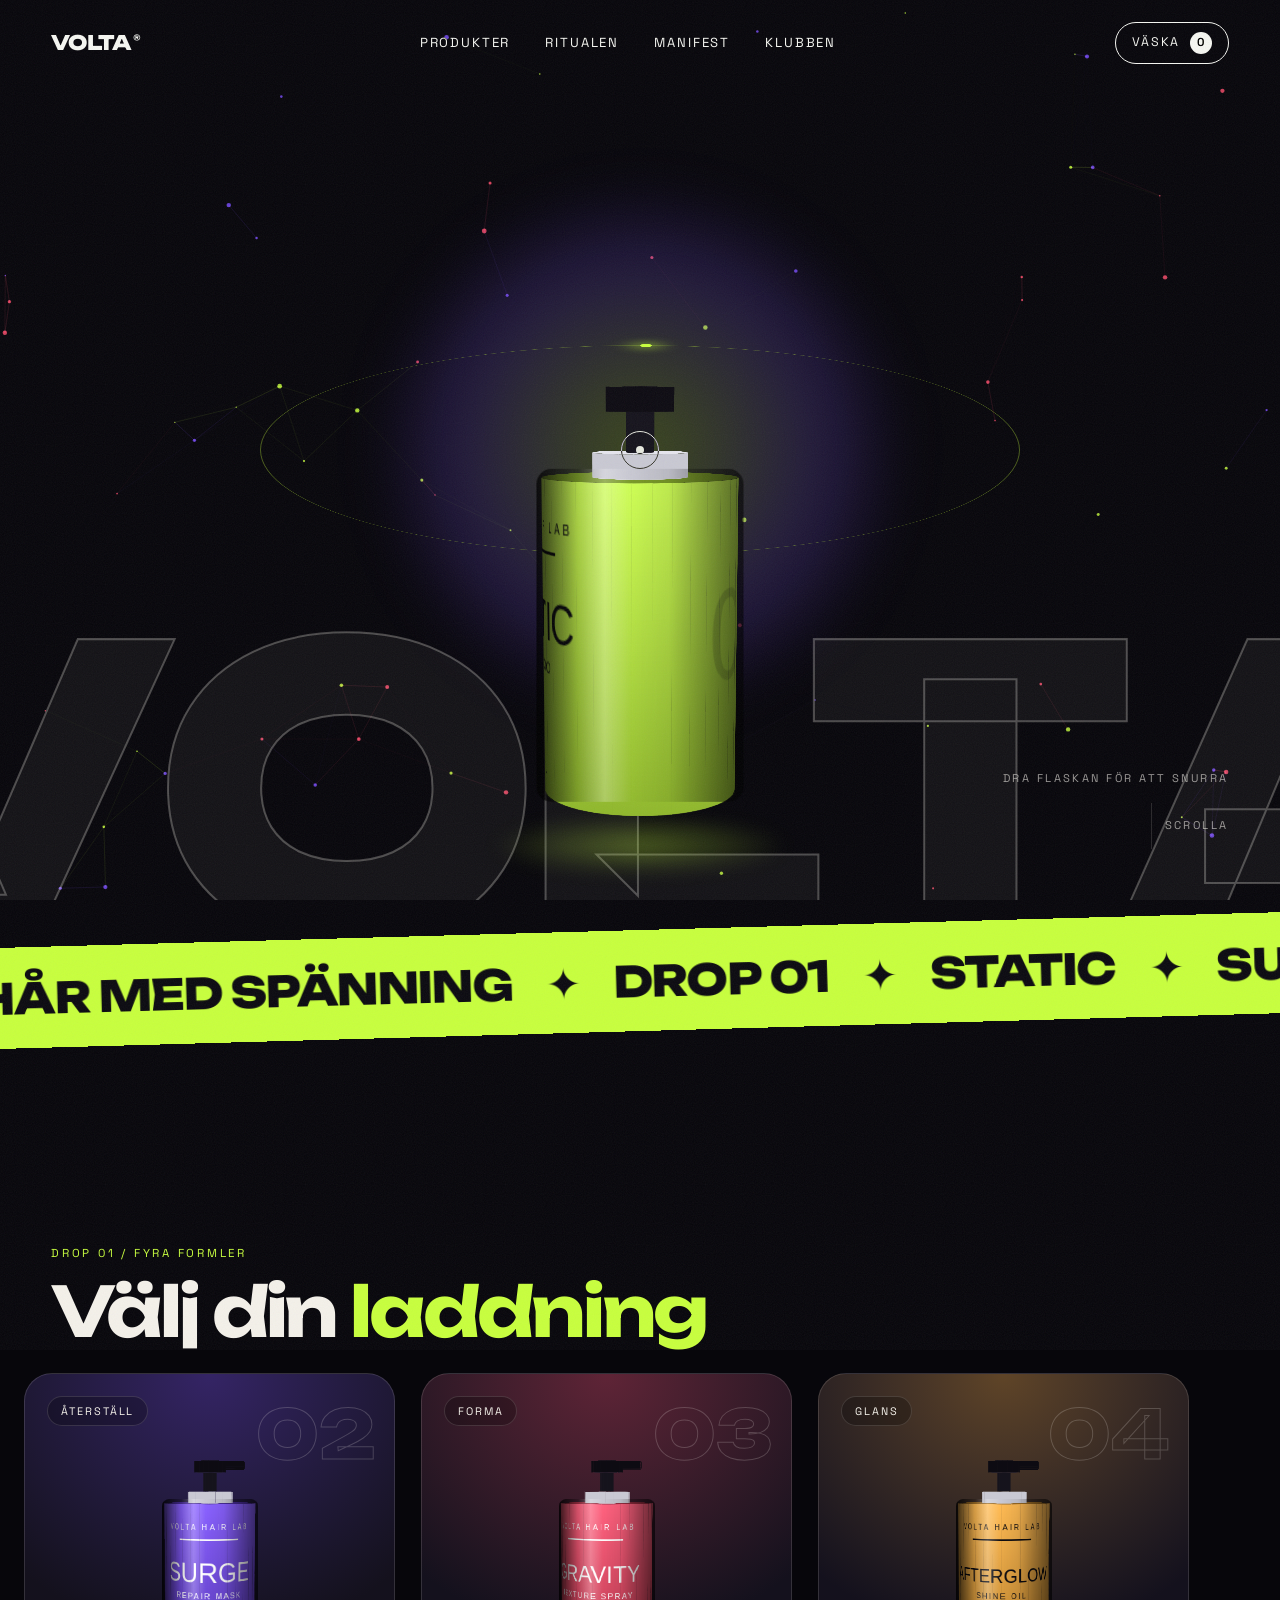
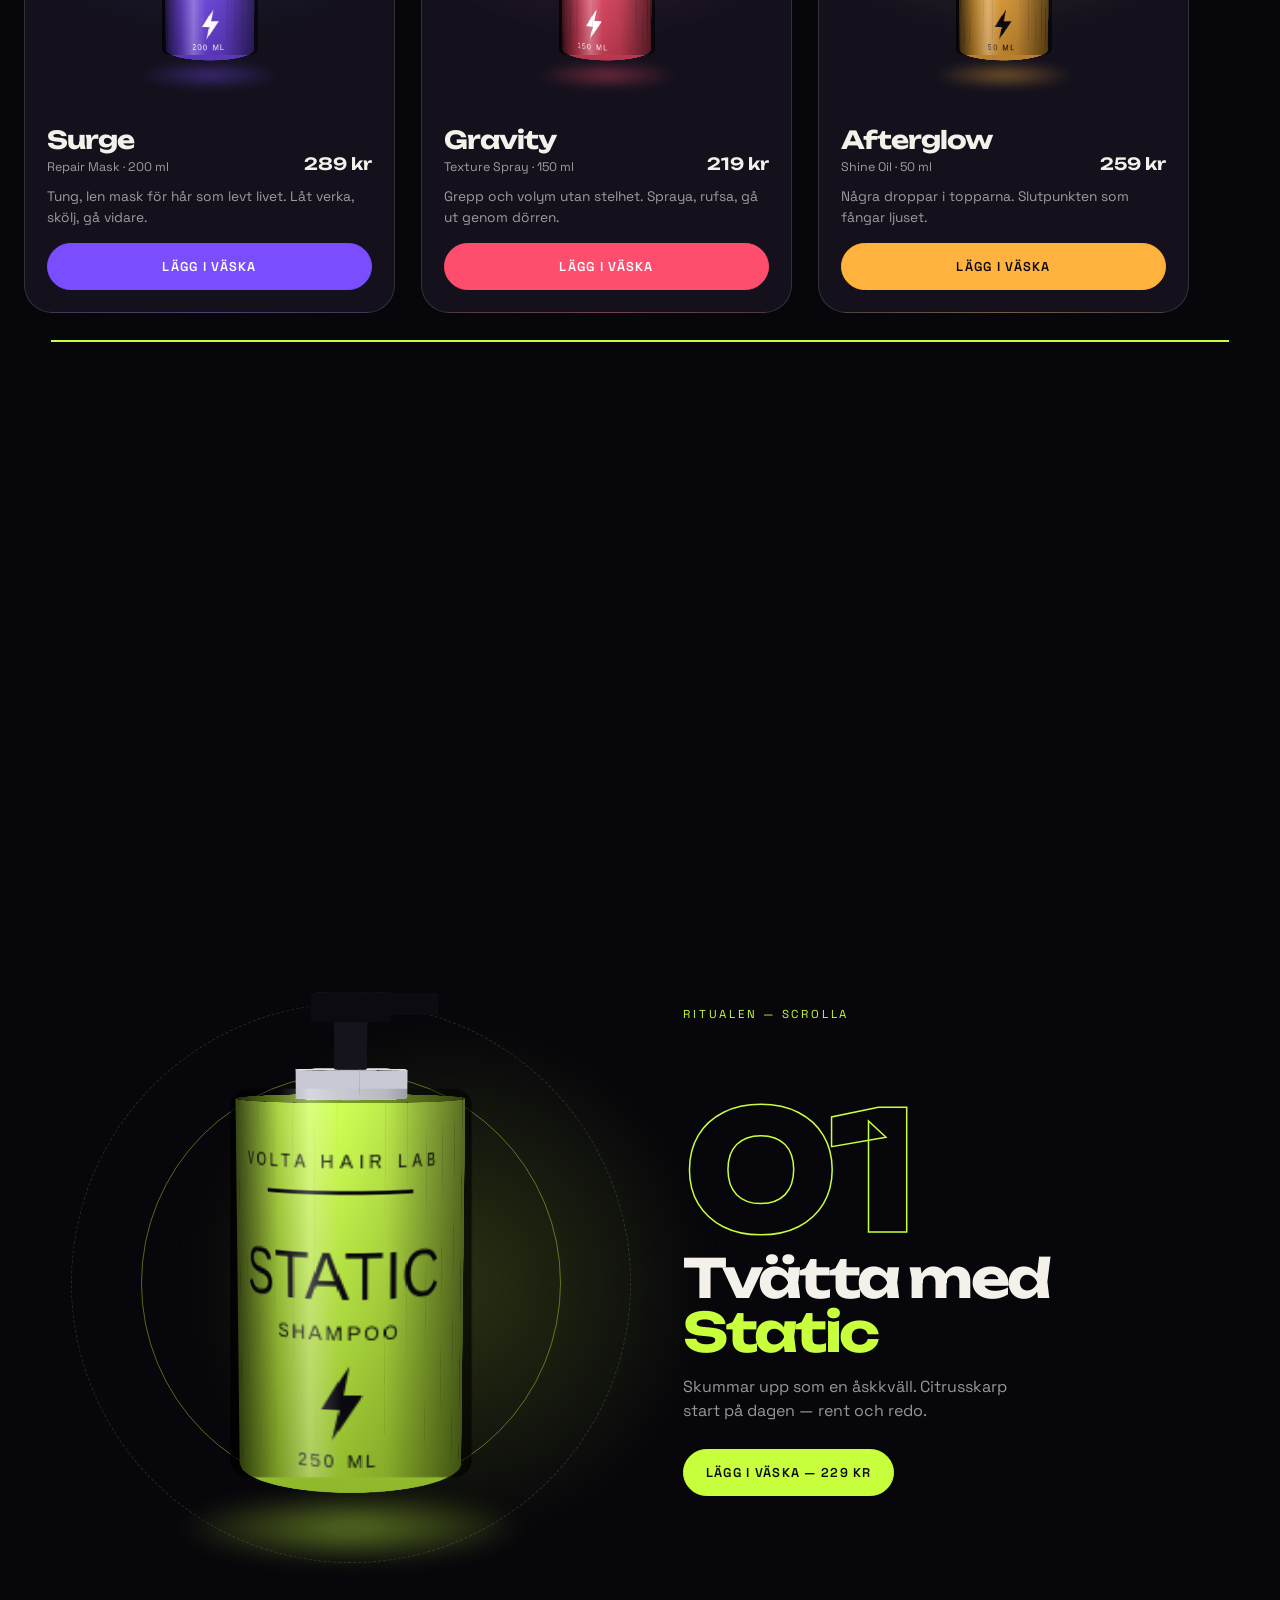
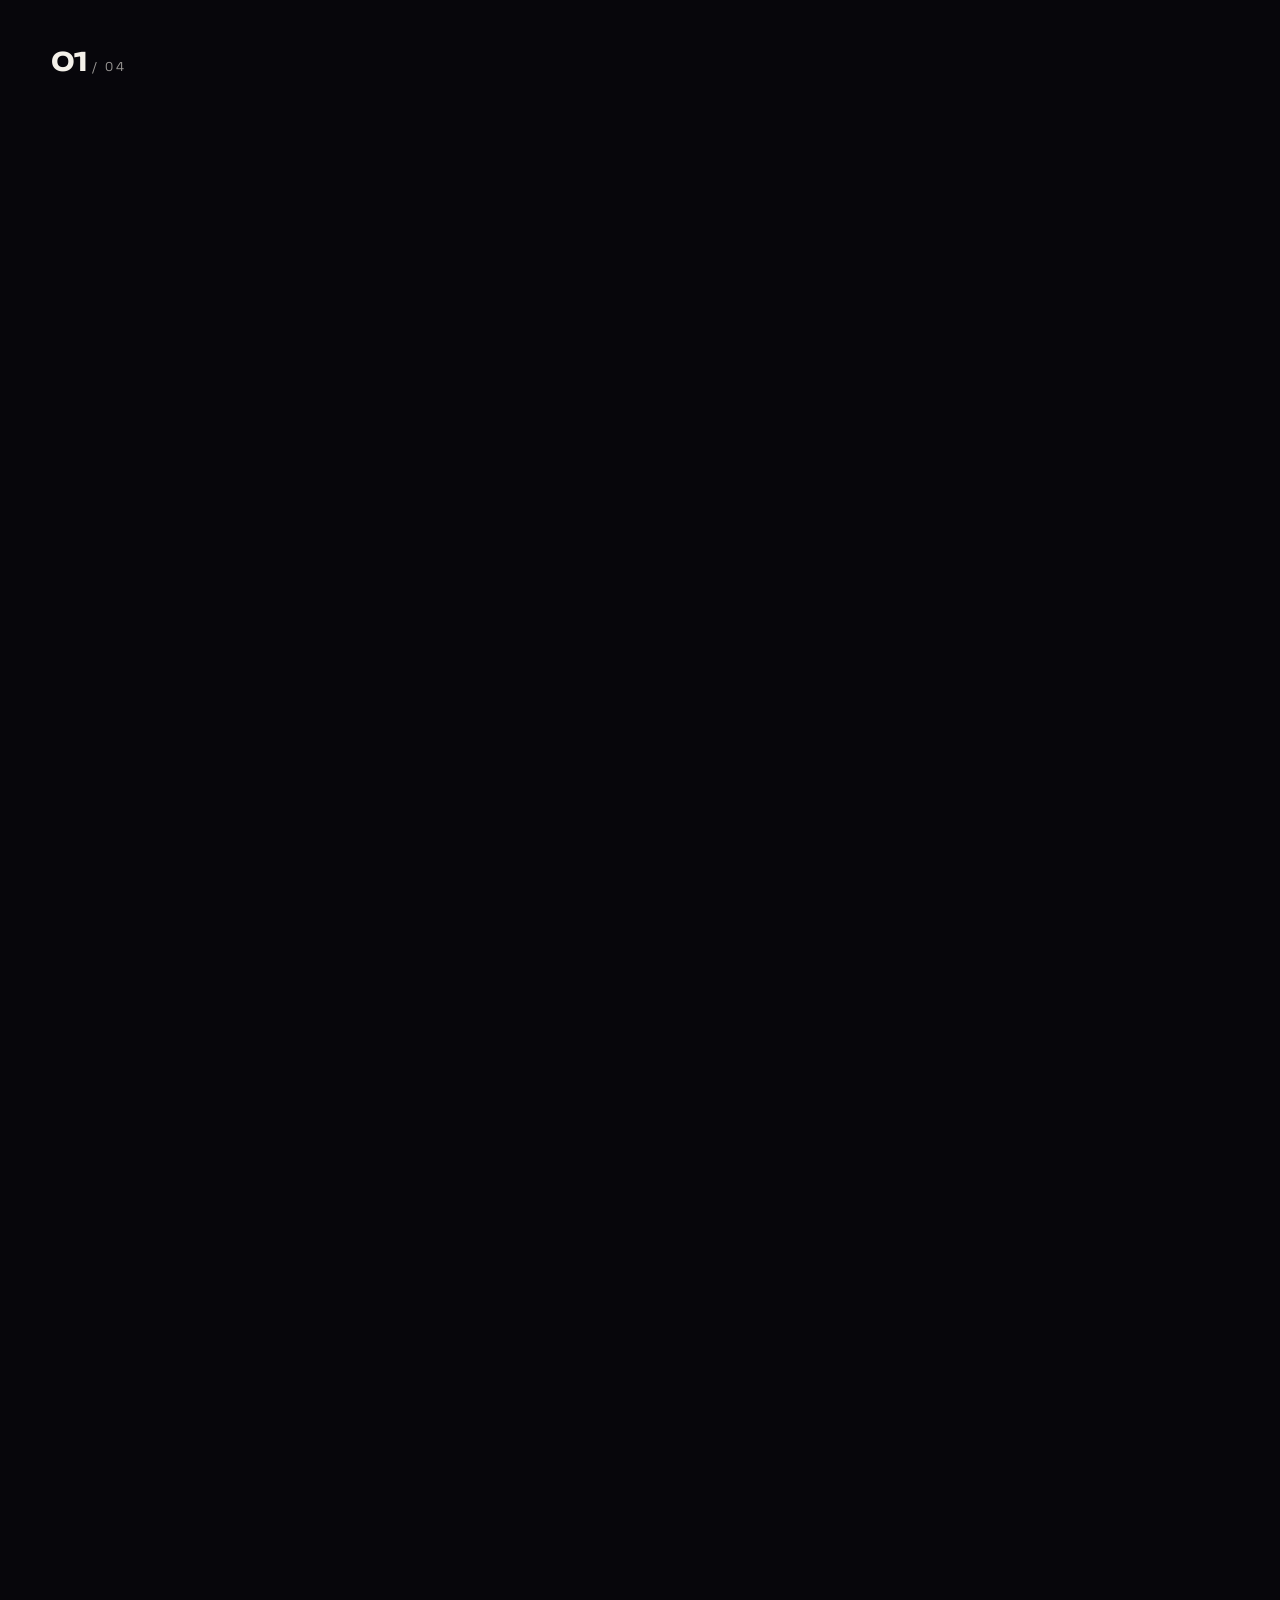
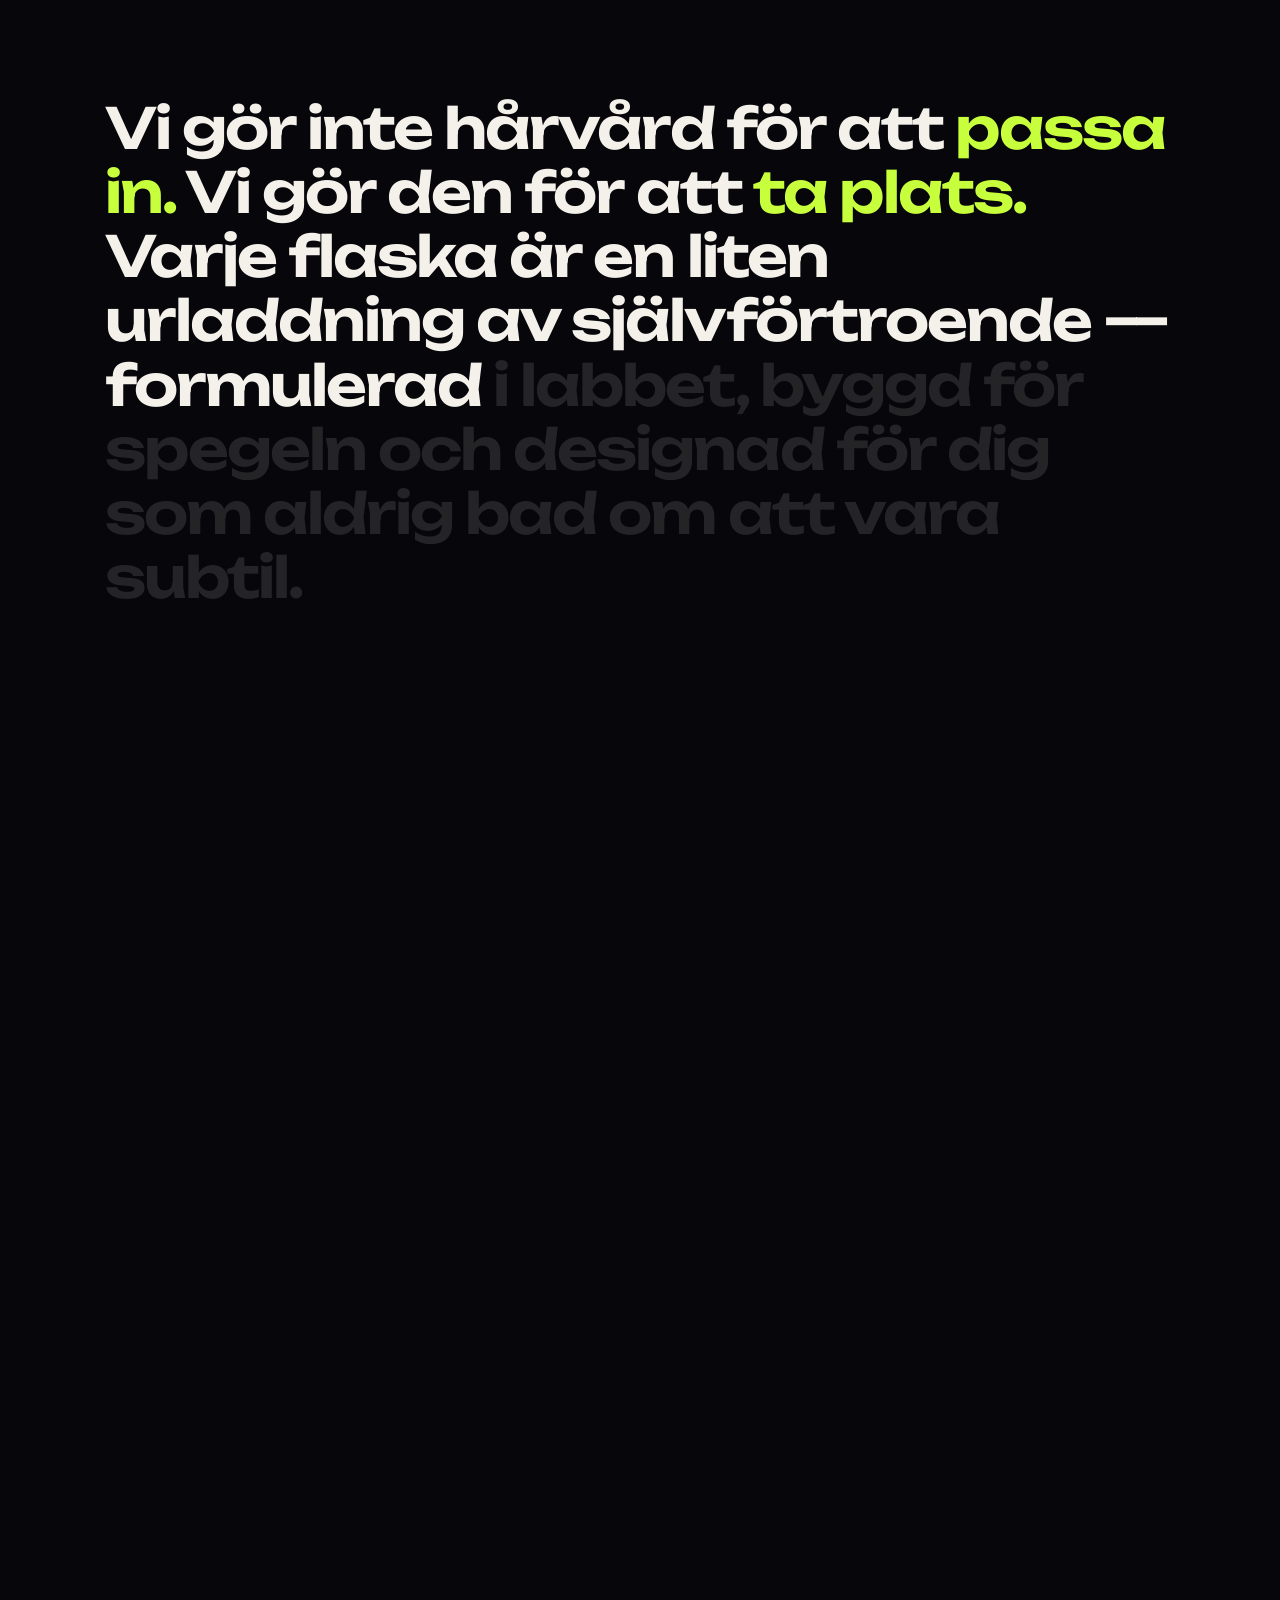
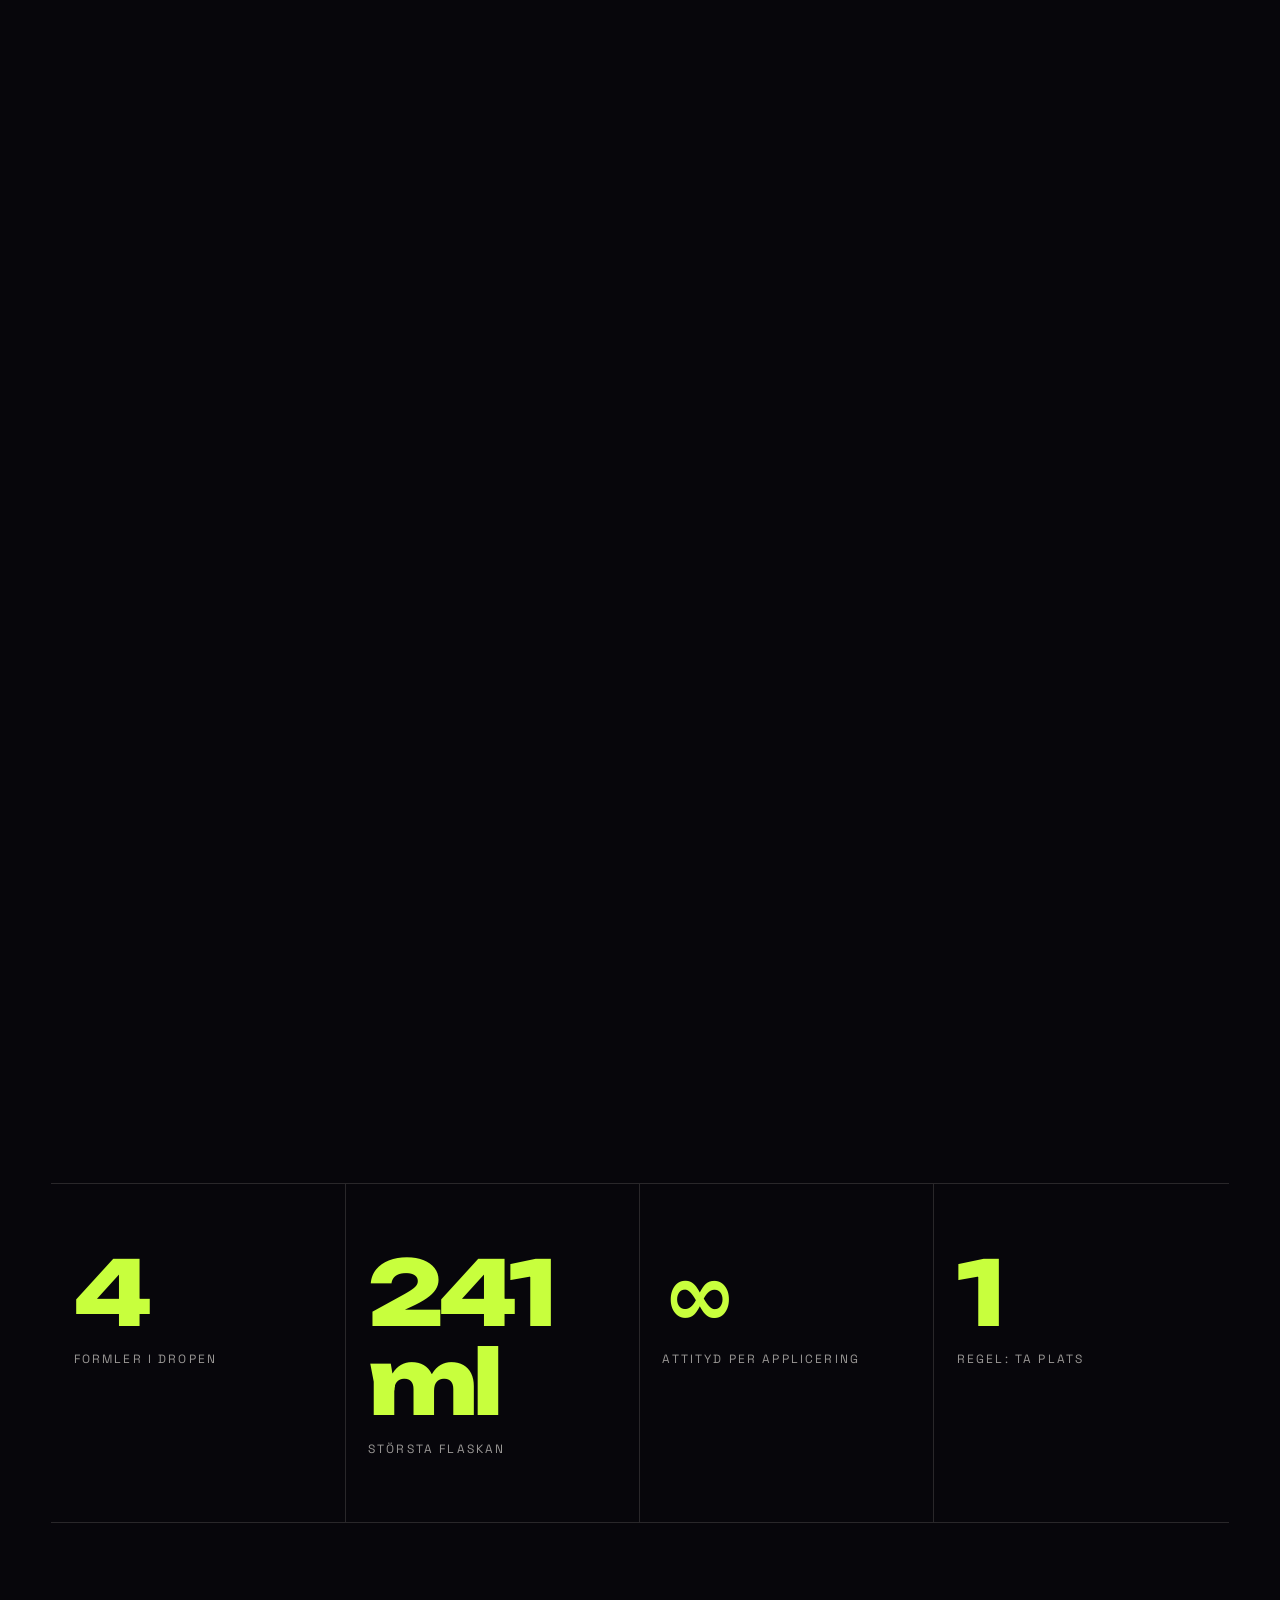
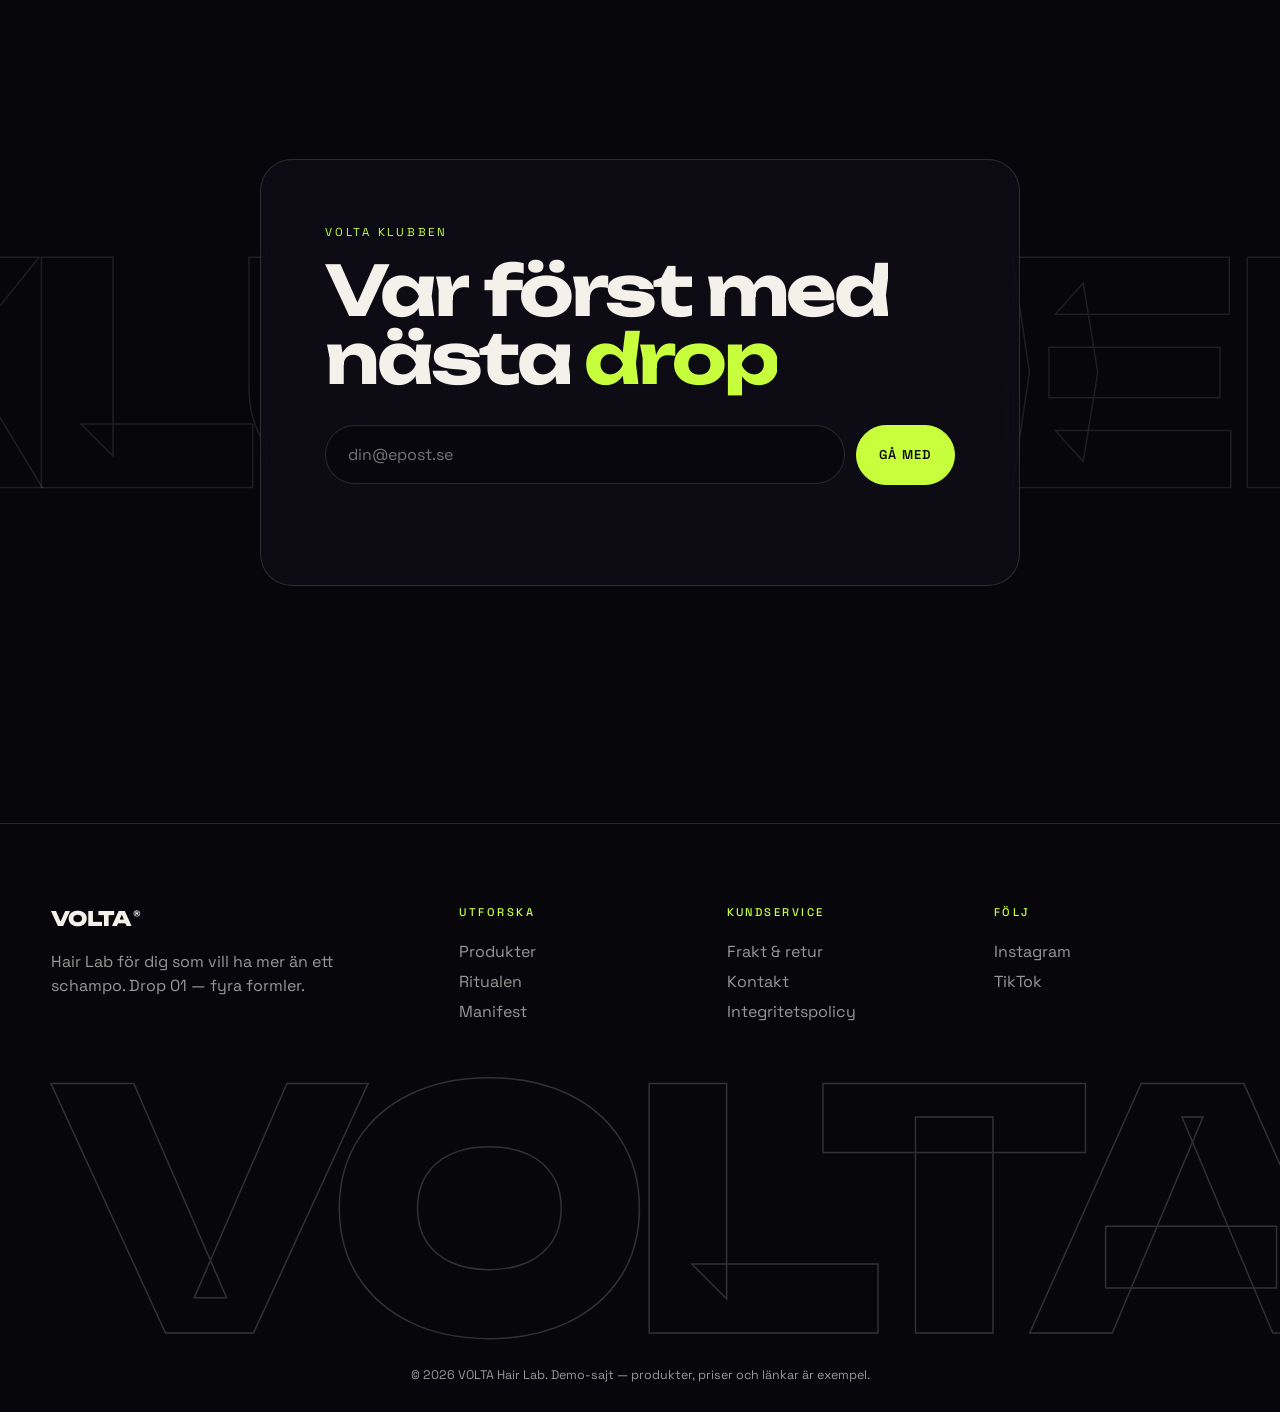
==== index (7).html @ 37bc3084 "Add files via upload" ====
<!doctype html>
<html lang="sv">
<head>
  <meta charset="utf-8">
  <meta name="viewport" content="width=device-width, initial-scale=1">
  <title>VOLTA — Hair Lab | Hår med spänning</title>
  <meta name="description" content="VOLTA Hair Lab — fyra formler för hår med spänning. Shampoo, mask, texturspray och glansolja i en 3D-upplevelse.">
  <meta name="theme-color" content="#07060b">
  <meta property="og:title" content="VOLTA — Hair Lab">
  <meta property="og:description" content="Hår med spänning. Drop 01 är här.">
  <link rel="preconnect" href="https://fonts.googleapis.com">
  <link rel="preconnect" href="https://fonts.gstatic.com" crossorigin>
  <link href="https://fonts.googleapis.com/css2?family=Space+Grotesk:wght@400;500;600&family=Unbounded:wght@500;600;700;800&display=swap" rel="stylesheet">
  <link rel="stylesheet" href="style.css">
</head>
<body>

  <!-- Preloader -->
  <div class="loader" id="loader" aria-hidden="true">
    <div class="loader__num"><span id="loaderNum">0</span><small>%</small></div>
    <div class="loader__bar"><i id="loaderBar"></i></div>
    <p>VOLTA Hair Lab — laddar dropen</p>
  </div>

  <canvas id="fx" aria-hidden="true"></canvas>
  <div class="grain" aria-hidden="true"></div>
  <div class="cur cur--dot" id="curDot" aria-hidden="true"></div>
  <div class="cur cur--ring" id="curRing" aria-hidden="true"></div>
  <div class="progress" aria-hidden="true"><i id="bar"></i></div>

  <!-- Navigation -->
  <header class="nav" id="nav">
    <a href="#top" class="logo">VOLTA<sup>®</sup></a>
    <nav class="nav__links" aria-label="Huvudmeny">
      <a href="#shop">Produkter</a>
      <a href="#ritual">Ritualen</a>
      <a href="#manifest">Manifest</a>
      <a href="#join">Klubben</a>
    </nav>
    <div class="nav__right">
      <button class="cartbtn" id="cartBtn" aria-label="Öppna väskan">Väska <span id="cartCount">0</span></button>
      <button class="burger" id="burger" aria-label="Meny" aria-expanded="false"><span></span><span></span></button>
    </div>
  </header>

  <div class="menu" id="menu">
    <a href="#shop">Produkter</a>
    <a href="#ritual">Ritualen</a>
    <a href="#manifest">Manifest</a>
    <a href="#join">Klubben</a>
  </div>

  <main>
    <!-- HERO -->
    <section class="hero" id="top">
      <h1 class="hero__word" id="heroWord" aria-label="Volta">
        <span style="--i:0">V</span><span style="--i:1">O</span><span style="--i:2">L</span><span style="--i:3">T</span><span style="--i:4">A</span>
      </h1>
      <div class="hero__glow"></div>
      <div class="hero__orbit"><i></i></div>

      <div class="hero__stage" id="heroStage">
        <div class="float"><div class="scene" id="heroScene"></div></div>
      </div>

      <div class="hero__copy" id="heroCopy">
        <p class="eyebrow">Hair Lab — Drop 01</p>
        <h2 data-split>Hår med <em>spänning.</em></h2>
        <p class="hero__p">Fyra formler. Noll blygsamhet. Byggda för dig som aldrig bad om att vara subtil.</p>
        <div class="hero__cta">
          <a class="btn btn--fill magnetic" href="#shop"><span>Shoppa dropen</span></a>
          <a class="btn magnetic" href="#ritual"><span>Se ritualen</span></a>
        </div>
      </div>

      <div class="hero__meta">
        <span>Dra flaskan för att snurra</span>
        <span class="scrollhint"><i></i>Scrolla</span>
      </div>
    </section>

    <!-- MARQUEE -->
    <div class="marquee" aria-hidden="true">
      <div class="marquee__in">
        <div class="marquee__g"><span>Hår med spänning</span><span>✦</span><span>Drop 01</span><span>✦</span><span>Static</span><span>✦</span><span>Surge</span><span>✦</span><span>Gravity</span><span>✦</span><span>Afterglow</span><span>✦</span></div>
        <div class="marquee__g"><span>Hår med spänning</span><span>✦</span><span>Drop 01</span><span>✦</span><span>Static</span><span>✦</span><span>Surge</span><span>✦</span><span>Gravity</span><span>✦</span><span>Afterglow</span><span>✦</span></div>
      </div>
    </div>

    <!-- SHOP (horizontal scroll) -->
    <section class="shop" id="shop">
      <div class="shop__pin">
        <div class="shop__head">
          <p class="eyebrow">Drop 01 / fyra formler</p>
          <h2 data-split>Välj din <em>laddning</em></h2>
        </div>
        <div class="shop__track" id="track"></div>
        <div class="shop__bar"><i id="shopBar"></i></div>
      </div>
    </section>

    <!-- RITUAL (3D scroll story) -->
    <section class="ritual" id="ritual">
      <div class="ritual__pin" id="ritualPin">
        <div class="ritual__stage">
          <div class="ritual__ring"></div>
          <div class="ritual__ring ritual__ring--b"></div>
          <div class="float"><div class="scene" id="ritualScene"></div></div>
        </div>
        <div class="ritual__right">
          <p class="eyebrow">Ritualen — scrolla</p>
          <div class="ritual__steps" id="steps"></div>
        </div>
        <div class="ritual__count"><b id="stepNum">01</b> / 04</div>
      </div>
    </section>

    <!-- MANIFEST -->
    <section class="manifesto" id="manifest">
      <div class="manifesto__pin">
        <p class="manifesto__text" id="mtext">Vi gör inte hårvård för att *passa in*. Vi gör den för att *ta plats*. Varje flaska är en liten urladdning av självförtroende — formulerad i labbet, byggd för spegeln och designad för dig som aldrig bad om att vara subtil.</p>
      </div>
    </section>

    <!-- STATS -->
    <section class="stats">
      <div class="stat reveal"><b data-count="4">0</b><span>Formler i dropen</span></div>
      <div class="stat reveal"><b data-count="250" data-suffix=" ml">0</b><span>Största flaskan</span></div>
      <div class="stat reveal"><b>∞</b><span>Attityd per applicering</span></div>
      <div class="stat reveal"><b data-count="1">0</b><span>Regel: ta plats</span></div>
    </section>

    <!-- JOIN -->
    <section class="join" id="join">
      <div class="join__bg" aria-hidden="true">KLUBBEN</div>
      <div class="join__card reveal" id="joinCard">
        <p class="eyebrow">VOLTA Klubben</p>
        <h2 data-split>Var först med nästa <em>drop</em></h2>
        <form id="joinForm" novalidate>
          <label class="sr" for="email">E-postadress</label>
          <input id="email" type="email" placeholder="din@epost.se" autocomplete="email" required>
          <button class="btn btn--fill magnetic" type="submit"><span>Gå med</span></button>
        </form>
        <p class="join__msg" id="joinMsg" role="status" aria-live="polite"></p>
      </div>
    </section>
  </main>

  <footer class="footer">
    <div class="footer__grid">
      <div>
        <a href="#top" class="logo">VOLTA<sup>®</sup></a>
        <p class="footer__txt">Hair Lab för dig som vill ha mer än ett schampo. Drop 01 — fyra formler.</p>
      </div>
      <div>
        <h4>Utforska</h4>
        <a href="#shop">Produkter</a>
        <a href="#ritual">Ritualen</a>
        <a href="#manifest">Manifest</a>
      </div>
      <div>
        <h4>Kundservice</h4>
        <a href="#top">Frakt &amp; retur</a>
        <a href="#top">Kontakt</a>
        <a href="#top">Integritetspolicy</a>
      </div>
      <div>
        <h4>Följ</h4>
        <a href="#top">Instagram</a>
        <a href="#top">TikTok</a>
      </div>
    </div>
    <div class="footer__word" aria-hidden="true">VOLTA</div>
    <p class="footer__bot">© 2026 VOLTA Hair Lab. Demo-sajt — produkter, priser och länkar är exempel.</p>
  </footer>

  <!-- Cart drawer -->
  <div class="scrim" id="scrim"></div>
  <aside class="cart" id="cart" aria-label="Väska" aria-hidden="true">
    <div class="cart__head"><h3>Din väska</h3><button id="cartClose" aria-label="Stäng">✕</button></div>
    <div class="cart__list" id="cartList"></div>
    <div class="cart__foot">
      <div class="cart__total"><span>Totalt</span><strong id="cartTotal">0 kr</strong></div>
      <button class="btn btn--fill btn--block" id="checkout"><span>Gå till kassan</span></button>
    </div>
  </aside>

  <div class="toast" id="toast" role="status" aria-live="polite"></div>

  <script src="script.js"></script>
</body>
</html>
---- style.css ----
/* =========================================================
   VOLTA — Hair Lab
   ========================================================= */
:root{
  --bg:#07060b; --bg2:#100e18; --ink:#f4f1ea; --mute:rgba(244,241,234,.62);
  --line:rgba(244,241,234,.14);
  --lime:#c8ff3d; --violet:#7a4dff; --coral:#ff4d6d; --amber:#ffb23d;
  --ease:cubic-bezier(.2,.8,.2,1);
  --disp:'Unbounded','Arial Black',system-ui,sans-serif;
  --body:'Space Grotesk',system-ui,-apple-system,sans-serif;
  --pad:clamp(20px,4vw,56px);
}
*{box-sizing:border-box;margin:0;padding:0}
html{scroll-behavior:smooth;background:var(--bg)}
body{font-family:var(--body);color:var(--ink);background:var(--bg);overflow-x:hidden;-webkit-font-smoothing:antialiased;line-height:1.5}
body:not(.ready){overflow:hidden}
a{color:inherit;text-decoration:none}
button{font:inherit;color:inherit;background:none;border:0;cursor:pointer}
em{font-style:normal;color:var(--lime)}
.sr{position:absolute;width:1px;height:1px;overflow:hidden;clip:rect(0 0 0 0)}
.has-cursor,.has-cursor a,.has-cursor button,.has-cursor input{cursor:none}
::selection{background:var(--lime);color:#0b0a10}

.eyebrow{font-size:.72rem;letter-spacing:.24em;text-transform:uppercase;color:var(--lime);margin-bottom:1rem}

/* ---------- Loader ---------- */
.loader{position:fixed;inset:0;z-index:300;background:var(--bg);display:flex;flex-direction:column;justify-content:center;align-items:center;gap:1.4rem;transition:transform 1s var(--ease)}
.loader.done{transform:translateY(-100%)}
.loader__num{font-family:var(--disp);font-weight:800;font-size:clamp(5rem,22vw,16rem);line-height:1;color:var(--lime);letter-spacing:-.05em}
.loader__num small{font-size:.25em;margin-left:.2em;color:var(--mute)}
.loader__bar{width:min(320px,70vw);height:2px;background:var(--line)}
.loader__bar i{display:block;height:100%;background:var(--lime);transform:scaleX(0);transform-origin:left}
.loader p{font-size:.72rem;letter-spacing:.24em;text-transform:uppercase;color:var(--mute)}

/* ---------- Overlays ---------- */
#fx{position:fixed;inset:0;width:100%;height:100%;z-index:0;pointer-events:none}
main,footer{position:relative;z-index:1}
.grain{position:fixed;inset:-50%;z-index:90;pointer-events:none;opacity:.06;animation:grain 1s steps(6) infinite;
  background-image:url("data:image/svg+xml,%3Csvg xmlns='http://www.w3.org/2000/svg' width='200' height='200'%3E%3Cfilter id='n'%3E%3CfeTurbulence type='fractalNoise' baseFrequency='.9' numOctaves='2' stitchTiles='stitch'/%3E%3C/filter%3E%3Crect width='100%25' height='100%25' filter='url(%23n)'/%3E%3C/svg%3E")}
.progress{position:fixed;left:0;top:0;right:0;height:3px;z-index:120;pointer-events:none}
.progress i{display:block;height:100%;background:linear-gradient(90deg,var(--lime),var(--violet));transform:scaleX(0);transform-origin:left}

.cur{position:fixed;left:0;top:0;z-index:250;pointer-events:none;mix-blend-mode:difference;border-radius:50%;display:none}
.has-cursor .cur{display:block}
.cur--dot{width:8px;height:8px;background:#fff}
.cur--ring{width:38px;height:38px;border:1px solid #fff;transition:scale .3s var(--ease)}
.cur--ring.hover{scale:1.9}

/* ---------- Nav ---------- */
.nav{position:fixed;top:0;left:0;right:0;z-index:100;display:flex;align-items:center;justify-content:space-between;padding:22px var(--pad);transition:transform .5s var(--ease);mix-blend-mode:difference;color:#fff}
.nav.hide{transform:translateY(-110%)}
.logo{font-family:var(--disp);font-weight:800;font-size:1.25rem;letter-spacing:-.04em}
.logo sup{font-size:.5em;font-weight:500;margin-left:2px}
.nav__links{display:flex;gap:2.2rem;font-size:.82rem;letter-spacing:.14em;text-transform:uppercase}
.nav__links a{position:relative;padding:.3rem 0}
.nav__links a::after{content:'';position:absolute;left:0;right:0;bottom:0;height:1px;background:currentColor;transform:scaleX(0);transform-origin:right;transition:transform .4s var(--ease)}
.nav__links a:hover::after{transform:scaleX(1);transform-origin:left}
.nav__right{display:flex;align-items:center;gap:1rem}
.cartbtn{display:inline-flex;align-items:center;gap:.6rem;border:1px solid currentColor;border-radius:999px;padding:.55rem 1rem;font-size:.78rem;letter-spacing:.14em;text-transform:uppercase}
.cartbtn span{display:grid;place-items:center;min-width:22px;height:22px;border-radius:50%;background:#fff;color:#000;font-size:.72rem;font-weight:600;letter-spacing:0}
.cartbtn.bump{animation:bump .5s var(--ease)}
.burger{display:none;width:44px;height:44px;position:relative}
.burger span{position:absolute;left:10px;right:10px;height:2px;background:currentColor;transition:transform .4s var(--ease)}
.burger span:first-child{top:18px}.burger span:last-child{top:26px}
.menu-open .burger span:first-child{transform:translateY(4px) rotate(45deg)}
.menu-open .burger span:last-child{transform:translateY(-4px) rotate(-45deg)}
.menu{position:fixed;inset:0;z-index:95;background:var(--bg);display:flex;flex-direction:column;justify-content:center;gap:1rem;padding:0 var(--pad);clip-path:circle(0 at 100% 0);transition:clip-path .8s var(--ease)}
.menu-open .menu{clip-path:circle(150% at 100% 0)}
.menu a{font-family:var(--disp);font-weight:700;font-size:clamp(2.2rem,10vw,4rem);letter-spacing:-.04em}
.menu a:hover{color:var(--lime)}

/* ---------- Buttons ---------- */
.btn{position:relative;isolation:isolate;overflow:hidden;display:inline-flex;align-items:center;justify-content:center;gap:.6em;padding:1em 1.7em;border-radius:999px;border:1px solid var(--line);font-weight:600;font-size:.8rem;letter-spacing:.1em;text-transform:uppercase;transition:color .4s var(--ease),border-color .4s,transform .3s var(--ease);will-change:transform}
.btn::before{content:'';position:absolute;inset:0;z-index:-1;background:var(--ink);transform:translateY(101%);transition:transform .45s var(--ease)}
.btn:hover::before{transform:none}
.btn:hover{color:#0b0a10;border-color:var(--ink)}
.btn--fill{background:var(--c,var(--lime));color:var(--ink-on,#0b0a10);border-color:var(--c,var(--lime))}
.btn--block{width:100%}

/* ---------- Reveal / split ---------- */
.reveal{opacity:0;transform:translateY(40px);transition:opacity .9s var(--ease),transform .9s var(--ease)}
.reveal.in{opacity:1;transform:none}
.w{display:inline-block;overflow:hidden;vertical-align:top;padding-bottom:.12em;margin-bottom:-.12em}
.w>span{display:inline-block;transform:translateY(112%);transition:transform .95s var(--ease) var(--d,0ms)}
.in .w>span,.ready .hero .w>span{transform:none}

/* ---------- 3D bottle ---------- */
.float{animation:float 6s ease-in-out infinite}
.scene{position:relative;width:300px;height:400px;transform:scale(var(--s,1));--glow:rgba(200,255,61,.35)}
.scene::before{content:'';position:absolute;left:50%;top:calc(50% + 120px);width:200px;height:40px;margin-left:-100px;background:radial-gradient(closest-side,var(--glow),transparent);filter:blur(6px)}
.slot{position:absolute;inset:0;perspective:900px;transition:opacity .6s var(--ease),visibility .6s}
.bottle{position:absolute;left:50%;top:50%;width:0;height:0;transform-style:preserve-3d;transform-origin:0 105px;transform:translateY(-105px)}
.cyl{position:absolute;left:0;width:0;transform-style:preserve-3d}
.cyl i{position:absolute;left:0;top:0;backface-visibility:hidden}
.disc{position:absolute;border-radius:50%;transform:rotateX(90deg)}
.shade{position:absolute;left:50%;top:50%;width:138px;height:222px;margin:-111px 0 0 -69px;border-radius:10px;pointer-events:none;
  background:linear-gradient(90deg,rgba(0,0,0,.8) 0%,rgba(0,0,0,.16) 20%,rgba(255,255,255,.26) 33%,rgba(255,255,255,0) 46%,rgba(0,0,0,.08) 64%,rgba(0,0,0,.62) 100%)}

/* ---------- Hero ---------- */
.hero{position:relative;min-height:100svh;overflow:hidden;display:grid;place-items:center;padding:120px var(--pad) 40px}
.hero__word{position:absolute;left:50%;top:50%;translate:-50% -54%;display:flex;font-family:var(--disp);font-weight:800;font-size:clamp(4.6rem,23vw,24rem);letter-spacing:-.05em;line-height:.8;white-space:nowrap;color:rgba(244,241,234,.05);-webkit-text-stroke:1.5px rgba(244,241,234,.28);user-select:none;pointer-events:none;will-change:transform}
.hero__word span{display:inline-block;transform:translateY(70%);opacity:0;transition:transform 1.2s var(--ease) calc(var(--i)*90ms + 250ms),opacity 1.2s var(--ease) calc(var(--i)*90ms + 250ms)}
.ready .hero__word span{transform:none;opacity:1}
.hero__glow{position:absolute;left:50%;top:50%;width:min(80vw,700px);aspect-ratio:1;translate:-50% -50%;border-radius:50%;background:radial-gradient(closest-side,rgba(200,255,61,.28),rgba(122,77,255,.22) 55%,transparent 74%);filter:blur(30px);animation:pulse 5s ease-in-out infinite;z-index:1}
.hero__orbit{position:absolute;left:50%;top:50%;width:min(86vw,760px);aspect-ratio:1;translate:-50% -50%;transform:rotateX(74deg);z-index:1;pointer-events:none}
.hero__orbit i{position:absolute;inset:0;border-radius:50%;border:1px solid rgba(200,255,61,.35);animation:spin 18s linear infinite}
.hero__orbit i::after{content:'';position:absolute;left:50%;top:-6px;width:12px;height:12px;border-radius:50%;background:var(--lime);box-shadow:0 0 24px 6px rgba(200,255,61,.7)}
.hero__stage{position:absolute;inset:0;z-index:2;display:grid;place-items:center;cursor:grab;touch-action:pan-y;will-change:transform}
.hero__stage:active{cursor:grabbing}
.hero .scene{--s:1.5}
.hero__copy{position:absolute;left:var(--pad);bottom:var(--pad);z-index:3;max-width:380px;will-change:opacity}
.hero__copy h2{font-family:var(--disp);font-weight:600;font-size:clamp(1.5rem,2.8vw,2.6rem);line-height:1.04;letter-spacing:-.04em;margin-bottom:.9rem}
.hero__p{color:var(--mute);margin-bottom:1.4rem}
.hero__cta{display:flex;flex-wrap:wrap;gap:.7rem}
.hero__meta{position:absolute;right:var(--pad);bottom:var(--pad);z-index:3;display:flex;flex-direction:column;align-items:flex-end;gap:1rem;font-size:.7rem;letter-spacing:.22em;text-transform:uppercase;color:var(--mute)}
.scrollhint{display:flex;align-items:center;gap:.8rem}
.scrollhint i{position:relative;width:1px;height:46px;background:var(--line);overflow:hidden}
.scrollhint i::after{content:'';position:absolute;left:0;top:-50%;width:100%;height:50%;background:var(--lime);animation:scrollline 1.8s var(--ease) infinite}

/* ---------- Marquee ---------- */
.marquee{position:relative;z-index:5;overflow:hidden;padding:1.1rem 0;margin:2rem 0 5rem;background:var(--lime);color:#0b0a10;transform:rotate(-1.6deg) scale(1.04)}
.marquee__in{display:flex;width:max-content;animation:marq 32s linear infinite}
.marquee__g{display:flex;flex:none}
.marquee span{font-family:var(--disp);font-weight:800;font-size:clamp(1.4rem,3.2vw,2.6rem);text-transform:uppercase;letter-spacing:-.03em;padding-right:2rem;white-space:nowrap}

/* ---------- Shop ---------- */
.shop{position:relative}
.shop__pin{position:sticky;top:0;height:100svh;overflow:hidden;display:flex;flex-direction:column;justify-content:center;gap:3vh;padding-top:70px}
.shop__head{padding:0 var(--pad)}
.shop__head h2,.join__card h2{font-family:var(--disp);font-weight:700;font-size:clamp(2rem,5.4vw,5.4rem);line-height:.98;letter-spacing:-.045em}
.shop__track{display:flex;gap:clamp(16px,2vw,32px);padding:0 var(--pad);width:max-content;will-change:transform}
.shop__bar{margin:0 var(--pad);height:2px;background:var(--line)}
.shop__bar i{display:block;height:100%;background:var(--lime);transform:scaleX(0);transform-origin:left}

.card{position:relative;flex:none;display:flex;flex-direction:column;width:clamp(300px,29vw,430px);height:min(60svh,570px);padding:22px;border-radius:28px;border:1px solid var(--line);overflow:hidden;
  background:#14111d;background:radial-gradient(110% 70% at 50% 0%,color-mix(in srgb,var(--c) 32%,#14111d),#14111d 70%);will-change:transform;transition:border-color .4s}
.card:hover{border-color:var(--c)}
.card__n{position:absolute;right:18px;top:10px;font-family:var(--disp);font-weight:800;font-size:4.2rem;color:transparent;-webkit-text-stroke:1px rgba(244,241,234,.2)}
.card__tag{align-self:flex-start;padding:.35rem .8rem;border-radius:999px;border:1px solid var(--line);font-size:.68rem;letter-spacing:.18em;text-transform:uppercase;background:rgba(0,0,0,.25)}
.card__stage{position:relative;flex:1;min-height:0}
.card__stage .float{position:absolute;inset:0}
.card .scene{--s:.7;position:absolute;left:50%;top:50%;margin:-200px 0 0 -150px}
.card__info{display:flex;justify-content:space-between;align-items:flex-end;gap:1rem;margin-bottom:.6rem}
.card__info h3{font-family:var(--disp);font-weight:700;font-size:1.55rem;letter-spacing:-.04em;line-height:1}
.card__info p{font-size:.78rem;color:var(--mute);margin-top:.3rem}
.card__info strong{font-family:var(--disp);font-weight:600;font-size:1.05rem;white-space:nowrap}
.card__copy{font-size:.86rem;color:var(--mute);margin-bottom:1rem;min-height:2.6em}

/* ---------- Ritual ---------- */
.ritual{position:relative;height:430svh}
.ritual__pin{position:sticky;top:0;height:100svh;display:grid;grid-template-columns:1.1fr 1fr;align-items:center;gap:2rem;padding:0 var(--pad);overflow:hidden;--c:#c8ff3d}
.ritual__pin::before{content:'';position:absolute;left:5%;top:50%;width:60vw;aspect-ratio:1;translate:0 -50%;border-radius:50%;background:radial-gradient(closest-side,var(--c),transparent 70%);opacity:.18;transition:background .8s;filter:blur(20px)}
.ritual__stage{position:relative;height:100%;display:grid;place-items:center}
.ritual .scene{--s:1.75}
.ritual__ring{position:absolute;left:50%;top:50%;width:min(44vw,560px);aspect-ratio:1;translate:-50% -50%;border-radius:50%;border:1px dashed var(--line);animation:spin 40s linear infinite}
.ritual__ring--b{width:min(34vw,420px);border-style:solid;border-color:var(--c);opacity:.4;animation-duration:26s;animation-direction:reverse}
.ritual__right{position:relative;z-index:2}
.ritual__steps{position:relative;height:min(62vh,520px)}
.step{position:absolute;inset:0;display:flex;flex-direction:column;justify-content:center;align-items:flex-start;opacity:0;transform:translateY(40px);transition:opacity .7s var(--ease),transform .7s var(--ease);pointer-events:none}
.step.on{opacity:1;transform:none;pointer-events:auto}
.step__n{font-family:var(--disp);font-weight:800;font-size:clamp(5rem,13vw,11rem);line-height:.8;color:transparent;-webkit-text-stroke:1.5px var(--c);letter-spacing:-.06em;margin-bottom:1rem}
.step h3{font-family:var(--disp);font-weight:700;font-size:clamp(2rem,4.2vw,4.2rem);letter-spacing:-.05em;line-height:1}
.step h3 em{color:var(--c)}
.step p{max-width:34ch;color:var(--mute);margin:1rem 0 1.6rem}
.ritual__count{position:absolute;left:var(--pad);bottom:var(--pad);font-size:.8rem;letter-spacing:.2em;color:var(--mute)}
.ritual__count b{font-family:var(--disp);font-size:1.6rem;color:var(--ink);letter-spacing:-.03em}

/* ---------- Manifesto ---------- */
.manifesto{position:relative;height:320svh}
.manifesto__pin{position:sticky;top:0;height:100svh;display:grid;place-items:center;padding:0 var(--pad)}
.manifesto__text{max-width:19em;font-family:var(--disp);font-weight:600;font-size:clamp(1.5rem,4.4vw,4.4rem);line-height:1.14;letter-spacing:-.035em}
.manifesto__text span{opacity:.12;transition:opacity .3s}
.manifesto__text span.hl{color:var(--lime)}

/* ---------- Stats ---------- */
.stats{display:grid;grid-template-columns:repeat(4,1fr);border-block:1px solid var(--line);margin:0 var(--pad)}
.stat{padding:clamp(28px,5vw,72px) 1.4rem;border-right:1px solid var(--line)}
.stat:last-child{border-right:0}
.stat b{display:block;font-family:var(--disp);font-weight:800;font-size:clamp(2.6rem,7vw,6.4rem);letter-spacing:-.06em;line-height:1;color:var(--lime)}
.stat span{display:block;margin-top:.8rem;font-size:.75rem;letter-spacing:.18em;text-transform:uppercase;color:var(--mute)}

/* ---------- Join ---------- */
.join{position:relative;min-height:100svh;display:grid;place-items:center;padding:100px var(--pad);overflow:hidden;perspective:1200px}
.join__bg{position:absolute;left:50%;top:50%;translate:-50% -50%;font-family:var(--disp);font-weight:800;font-size:clamp(5rem,24vw,26rem);letter-spacing:-.06em;color:transparent;-webkit-text-stroke:1.5px rgba(244,241,234,.1);white-space:nowrap;pointer-events:none;user-select:none}
.join__card{position:relative;max-width:760px;width:100%;padding:clamp(28px,5vw,64px);border:1px solid var(--line);border-radius:32px;background:rgba(16,14,24,.72);backdrop-filter:blur(14px);will-change:transform}
.join__card.reveal{transform:translateY(40px)}
.join__card.reveal.in{transform:none}
.join form{display:flex;gap:.7rem;margin-top:2rem;flex-wrap:wrap}
.join input{flex:1 1 240px;min-width:0;padding:1.05rem 1.4rem;border-radius:999px;border:1px solid var(--line);background:rgba(0,0,0,.35);color:var(--ink);font:inherit;outline:none;transition:border-color .3s}
.join input:focus{border-color:var(--lime)}
.join__msg{margin-top:1rem;min-height:1.5em;font-size:.88rem;color:var(--mute)}
.join__msg.err{color:var(--coral)}.join__msg.ok{color:var(--lime)}

/* ---------- Footer ---------- */
.footer{padding:80px var(--pad) 28px;border-top:1px solid var(--line);overflow:hidden}
.footer__grid{display:grid;grid-template-columns:1.6fr 1fr 1fr 1fr;gap:2rem}
.footer__txt{color:var(--mute);margin-top:1rem;max-width:30ch}
.footer h4{font-size:.7rem;letter-spacing:.22em;text-transform:uppercase;color:var(--lime);margin-bottom:1rem;font-weight:500}
.footer__grid a:not(.logo){display:block;padding:.2rem 0;color:var(--mute);transition:color .3s,transform .3s var(--ease)}
.footer__grid a:not(.logo):hover{color:var(--ink);transform:translateX(6px)}
.footer__word{font-family:var(--disp);font-weight:800;font-size:clamp(5rem,26vw,30rem);letter-spacing:-.07em;line-height:.8;text-align:center;color:transparent;-webkit-text-stroke:1.5px rgba(244,241,234,.18);margin:3rem 0 1.5rem;user-select:none}
.footer__bot{font-size:.78rem;color:var(--mute);text-align:center}

/* ---------- Cart ---------- */
.scrim{position:fixed;inset:0;z-index:140;background:rgba(0,0,0,.6);opacity:0;pointer-events:none;transition:opacity .5s var(--ease);backdrop-filter:blur(4px)}
.cart{position:fixed;top:0;right:0;bottom:0;z-index:150;width:min(440px,100vw);display:flex;flex-direction:column;background:var(--bg2);border-left:1px solid var(--line);transform:translateX(100%);transition:transform .6s var(--ease)}
.cart-open .cart{transform:none}
.cart-open .scrim{opacity:1;pointer-events:auto}
.cart__head{display:flex;justify-content:space-between;align-items:center;padding:24px}
.cart__head h3{font-family:var(--disp);font-weight:700;letter-spacing:-.04em}
.cart__head button{width:40px;height:40px;border-radius:50%;border:1px solid var(--line)}
.cart__list{flex:1;overflow:auto;padding:0 24px}
.cart__empty{color:var(--mute);padding:2rem 0}
.item{display:grid;grid-template-columns:56px 1fr auto;gap:14px;align-items:center;padding:16px 0;border-bottom:1px solid var(--line)}
.item__sw{width:56px;height:56px;border-radius:16px;background:radial-gradient(circle at 30% 30%,rgba(255,255,255,.55),var(--c) 55%)}
.item h4{font-family:var(--disp);font-size:.95rem;letter-spacing:-.03em}
.item p{font-size:.78rem;color:var(--mute)}
.qty{display:inline-flex;align-items:center;gap:.6rem;margin-top:.4rem}
.qty button{width:26px;height:26px;border-radius:50%;border:1px solid var(--line)}
.item strong{font-size:.9rem}
.cart__foot{padding:24px;border-top:1px solid var(--line);display:grid;gap:1rem}
.cart__total{display:flex;justify-content:space-between;align-items:baseline}
.cart__total strong{font-family:var(--disp);font-size:1.4rem}

.toast{position:fixed;left:50%;bottom:28px;z-index:260;transform:translate(-50%,30px);opacity:0;padding:.85rem 1.4rem;border-radius:999px;background:var(--lime);color:#0b0a10;font-weight:600;font-size:.85rem;pointer-events:none;transition:.5s var(--ease);max-width:92vw;text-align:center}
.toast.show{opacity:1;transform:translate(-50%,0)}

/* ---------- Keyframes ---------- */
@keyframes float{0%,100%{transform:translateY(-10px)}50%{transform:translateY(12px)}}
@keyframes marq{to{transform:translateX(-50%)}}
@keyframes spin{to{transform:rotate(360deg)}}
@keyframes pulse{0%,100%{opacity:.7;transform:scale(1)}50%{opacity:1;transform:scale(1.06)}}
@keyframes grain{0%{transform:translate(0,0)}20%{transform:translate(-4%,3%)}40%{transform:translate(3%,-5%)}60%{transform:translate(-5%,-2%)}80%{transform:translate(4%,4%)}100%{transform:translate(0,0)}}
@keyframes scrollline{to{top:100%}}
@keyframes bump{0%{transform:scale(1)}35%{transform:scale(1.18)}100%{transform:scale(1)}}

/* ---------- Responsive ---------- */
@media (max-width:900px){
  .nav__links{display:none}
  .burger{display:block}
  .hero .scene{--s:1.05}
  .hero__stage{padding-bottom:22svh}
  .hero__copy{right:var(--pad);max-width:none}
  .hero__meta{display:none}
  .hero__word{font-size:30vw}

  .shop.native{height:auto!important}
  .shop.native .shop__pin{position:static;height:auto;padding:90px 0 60px;overflow:visible}
  .shop.native .shop__track{width:auto;overflow-x:auto;scroll-snap-type:x mandatory;transform:none!important;padding-bottom:10px;scrollbar-width:none}
  .shop.native .card{width:78vw;height:540px;scroll-snap-align:center}
  .shop.native .shop__bar{display:none}

  .ritual__pin{grid-template-columns:1fr;grid-template-rows:46% 54%;gap:0;padding-top:70px}
  .ritual .scene{--s:1.1}
  .ritual__ring{width:78vw}.ritual__ring--b{width:56vw}
  .ritual__steps{height:100%}
  .step__n{font-size:4.5rem}
  .stats{grid-template-columns:1fr 1fr}
  .stat:nth-child(2){border-right:0}
  .stat:nth-child(-n+2){border-bottom:1px solid var(--line)}
  .footer__grid{grid-template-columns:1fr 1fr}
}
@media (max-width:520px){
  .hero__copy h2{font-size:1.6rem}
  .hero__p{display:none}
  .cartbtn{padding:.5rem .8rem}
}
@media (max-height:700px) and (min-width:901px){
  .card .scene{--s:.55}
}
@media (prefers-reduced-motion:reduce){
  *,*::before,*::after{animation:none!important;transition-duration:.01ms!important}
  html{scroll-behavior:auto}
}
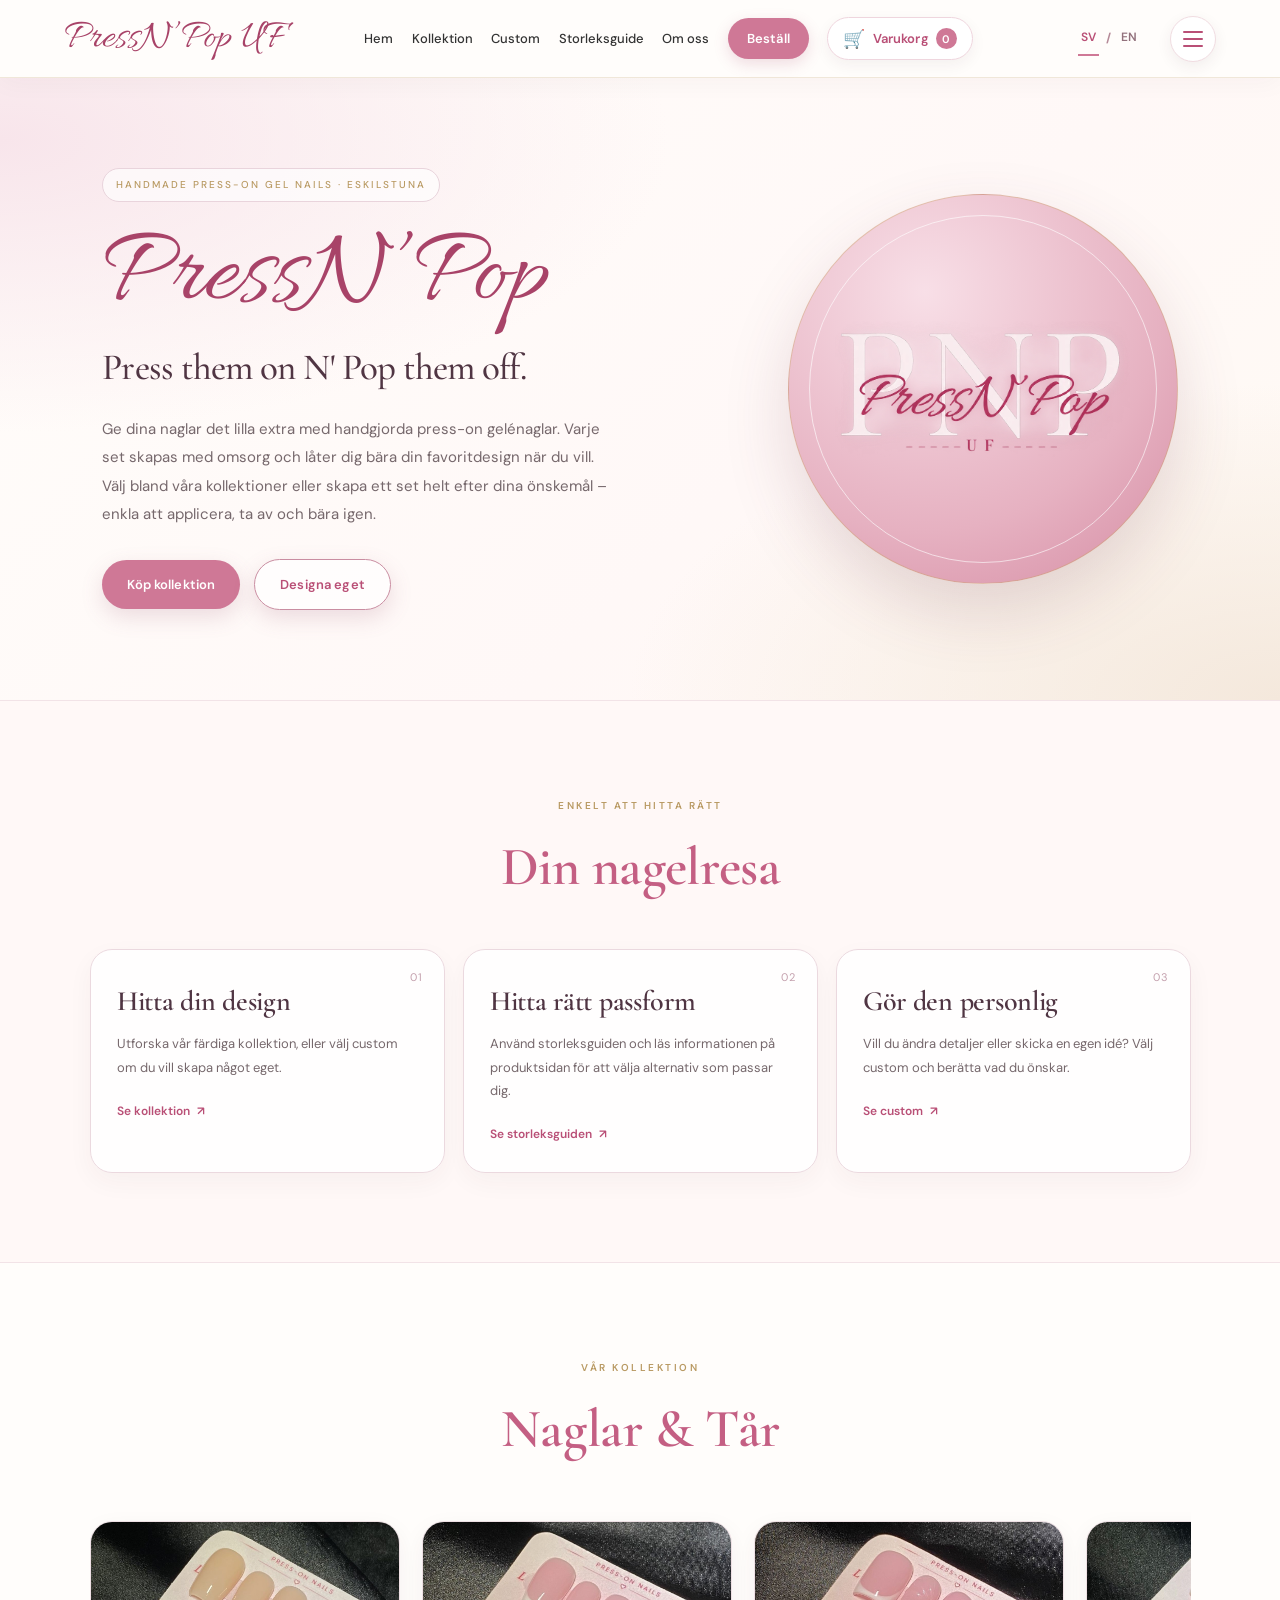
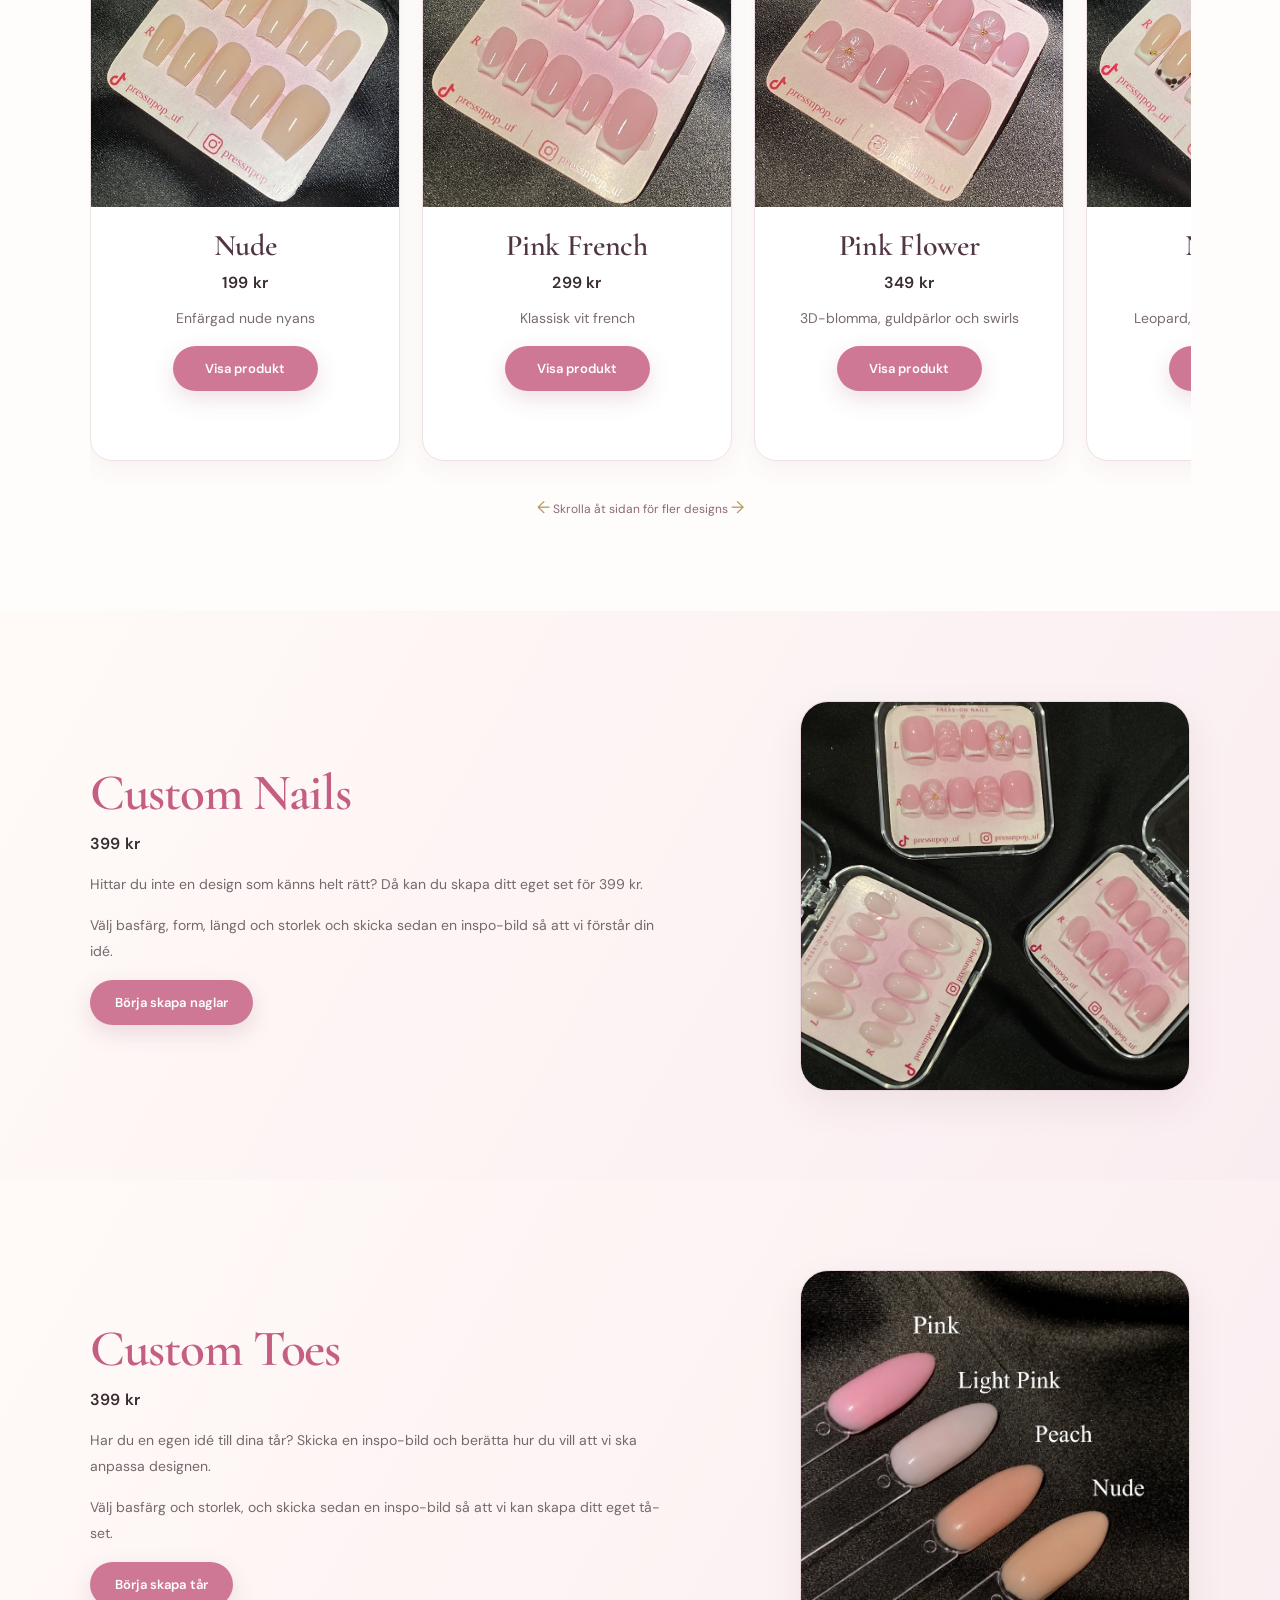
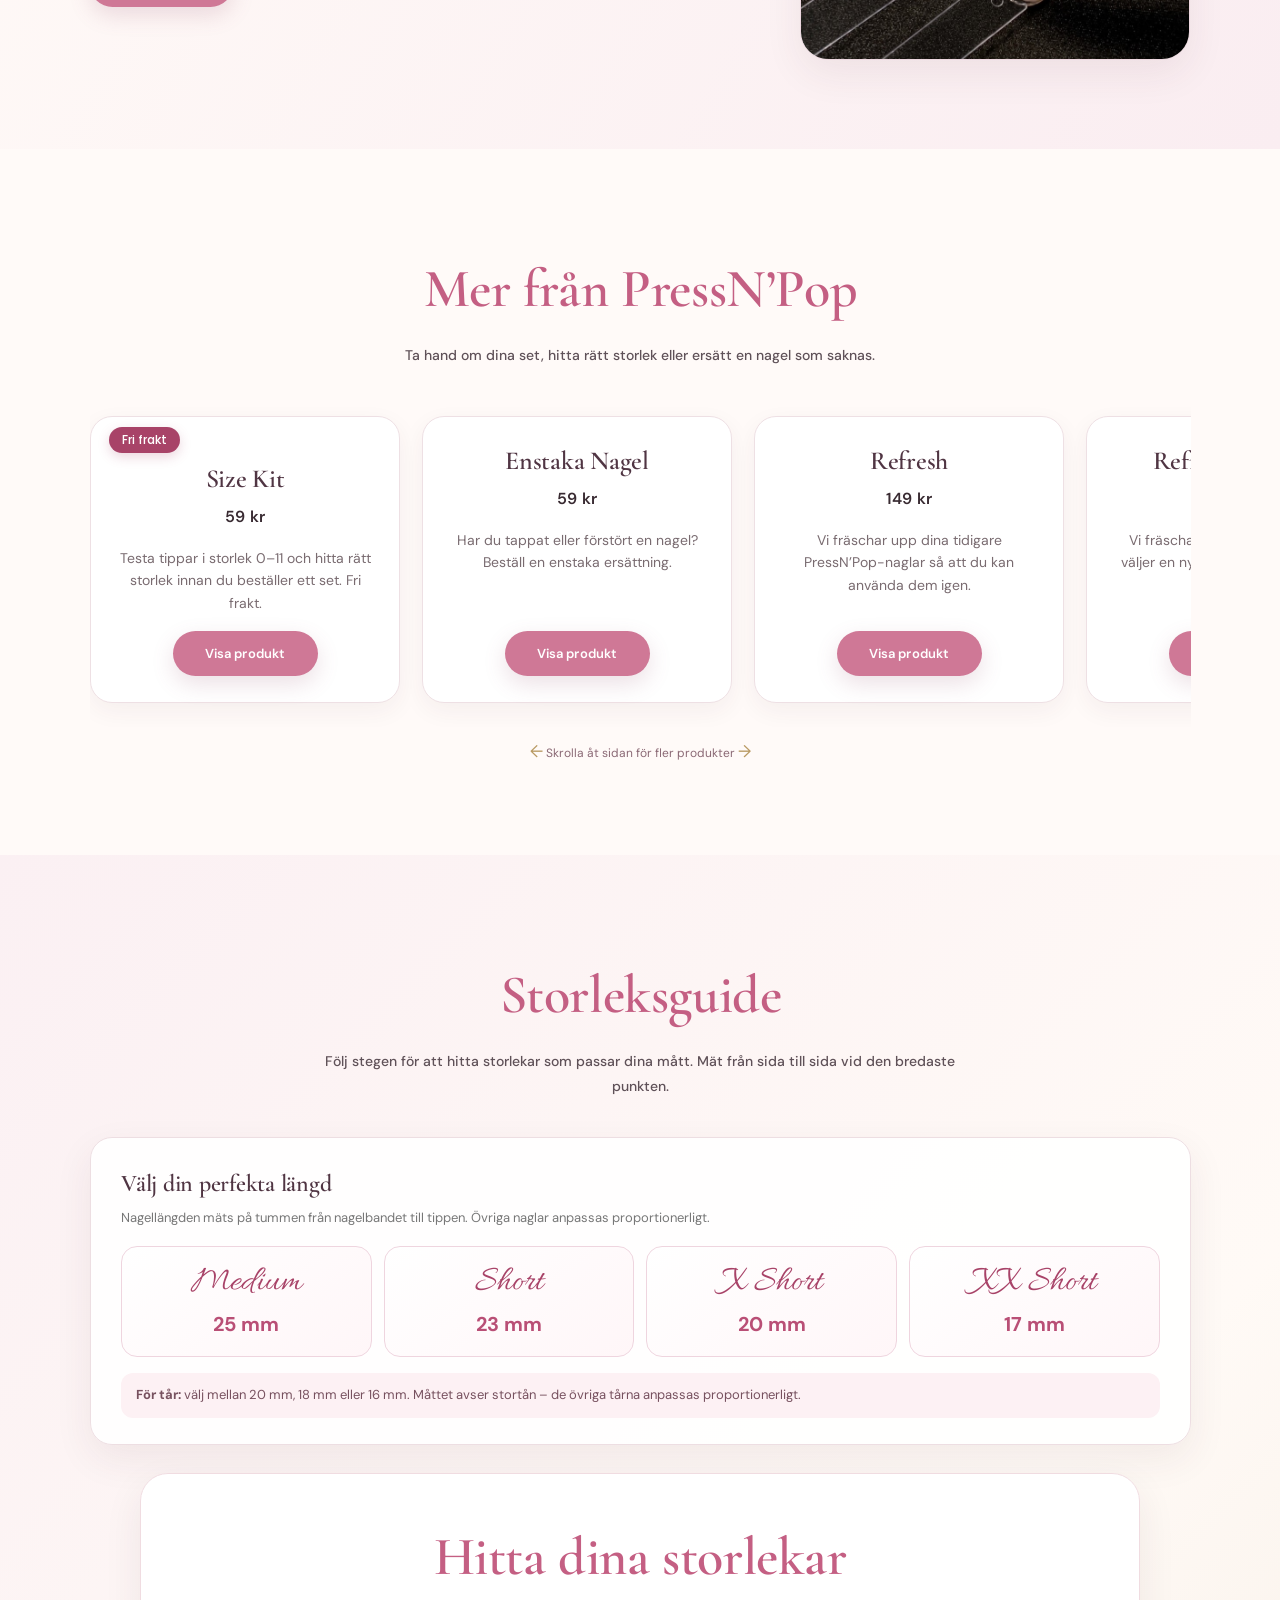
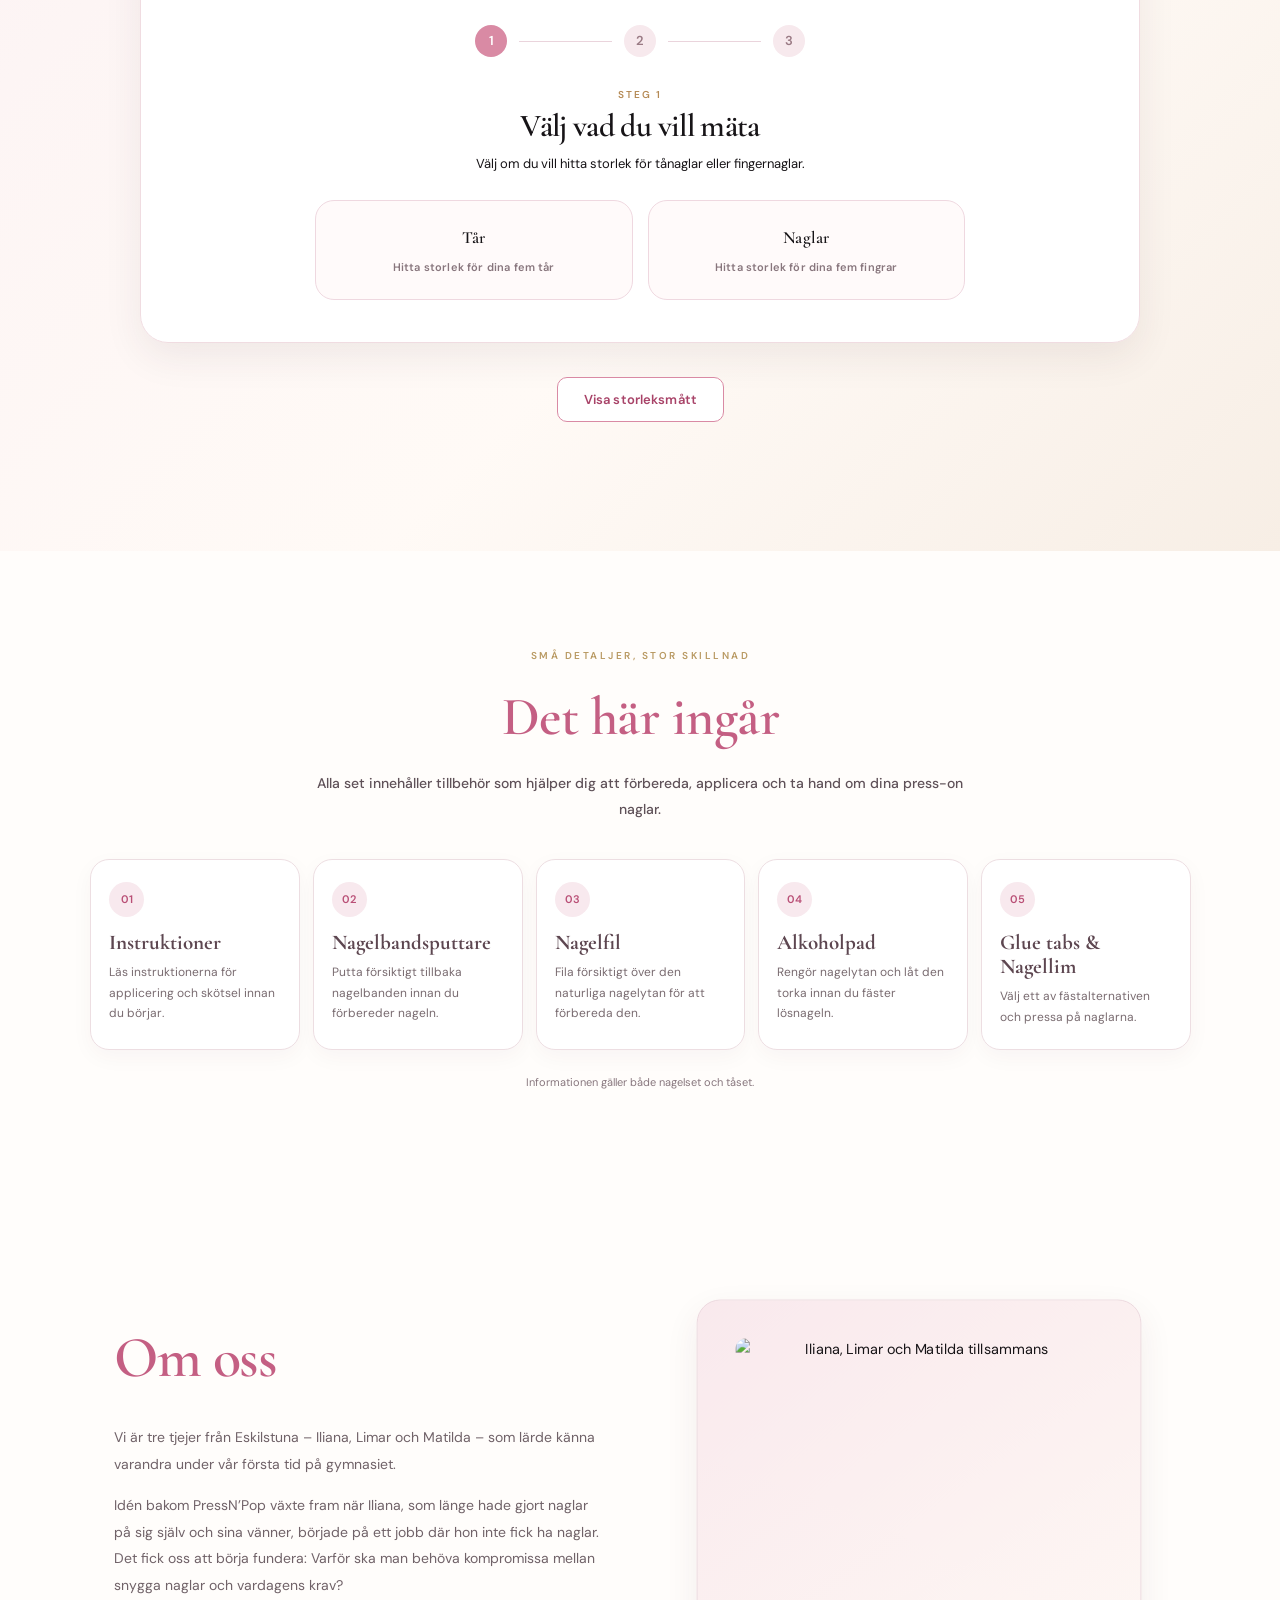
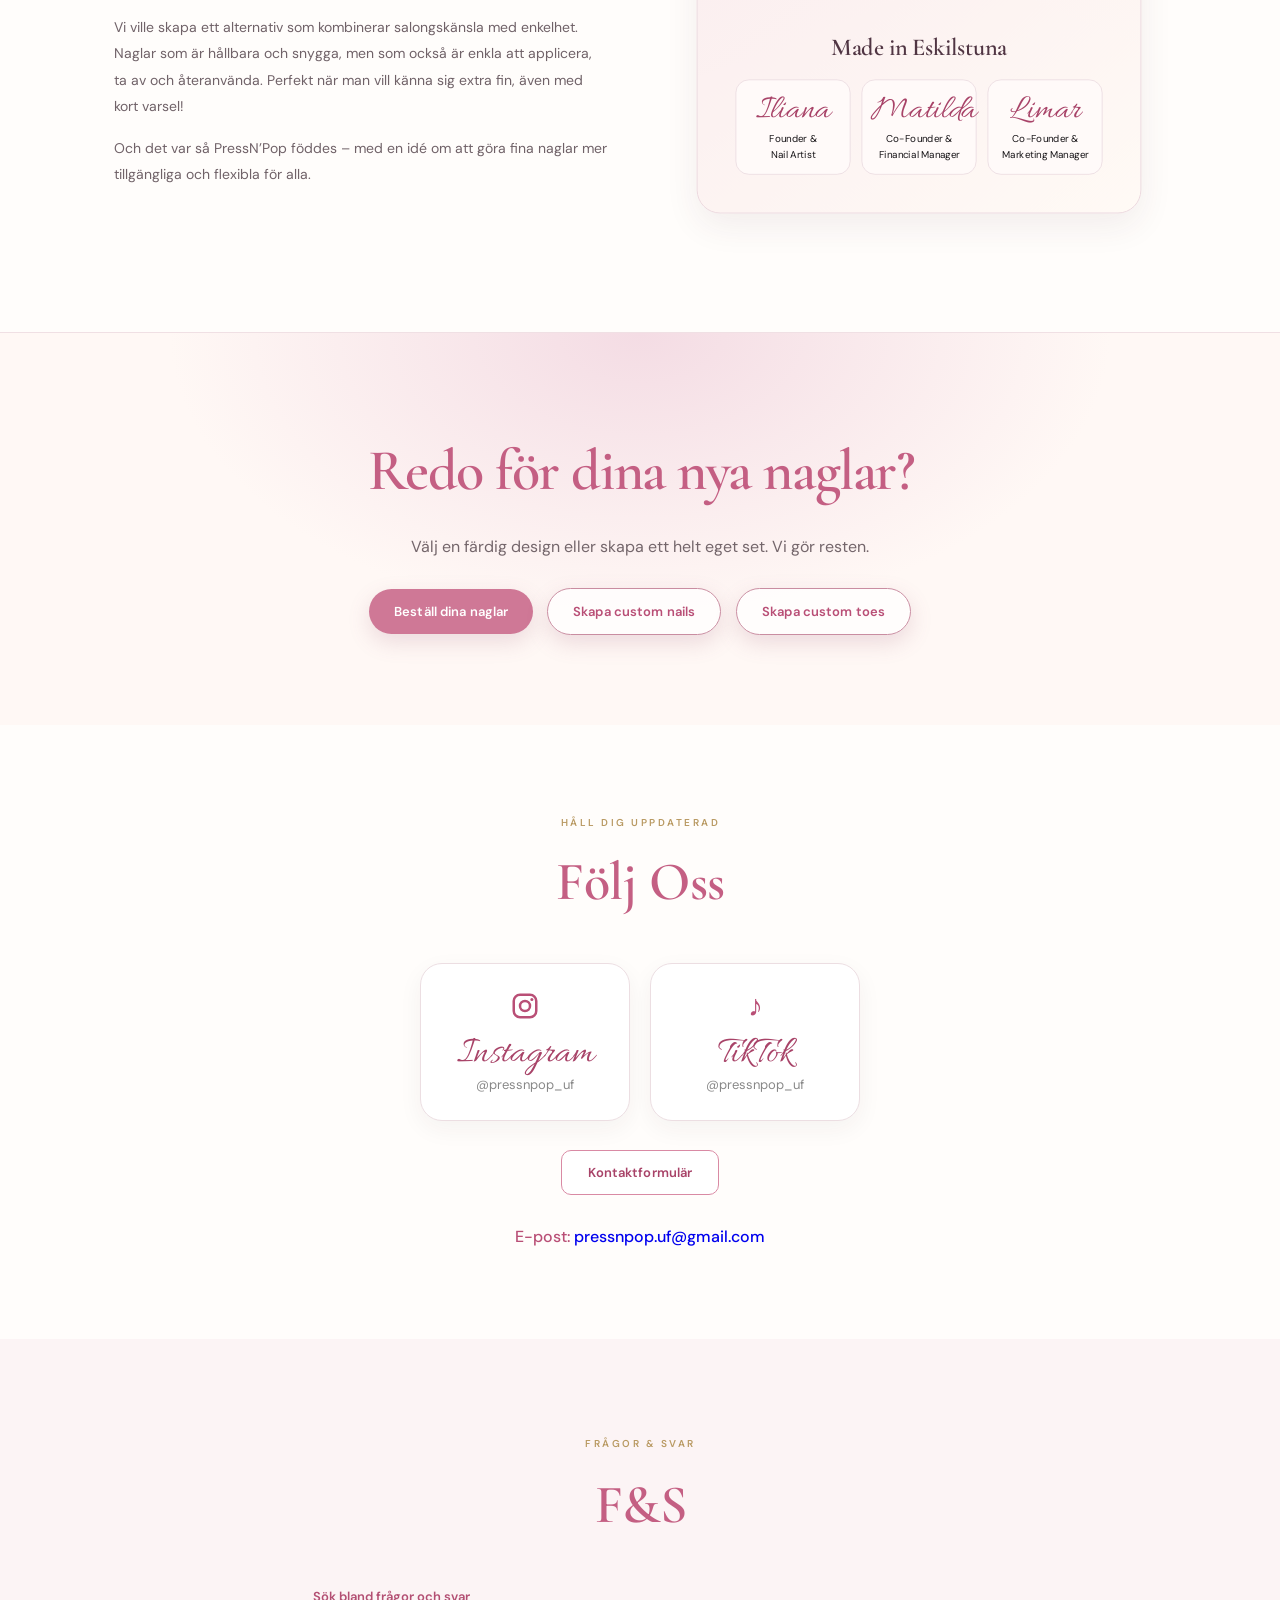
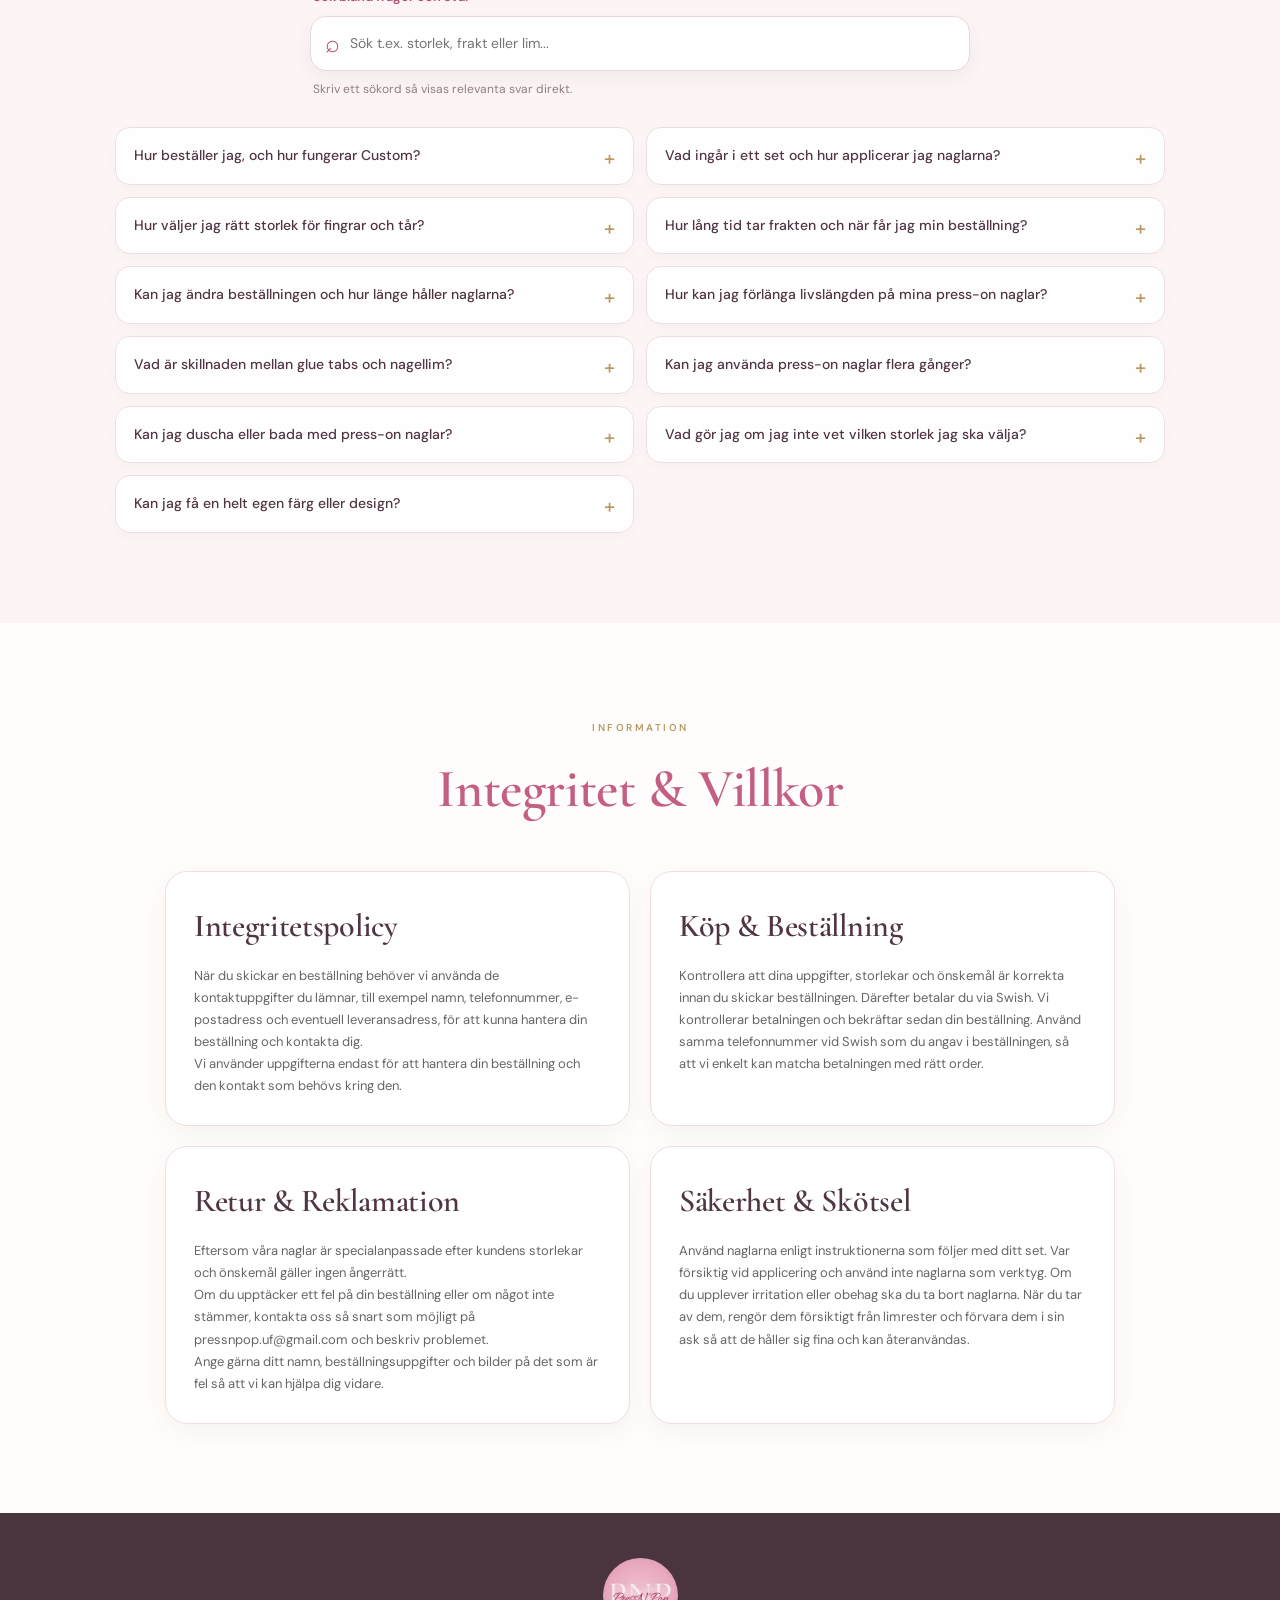
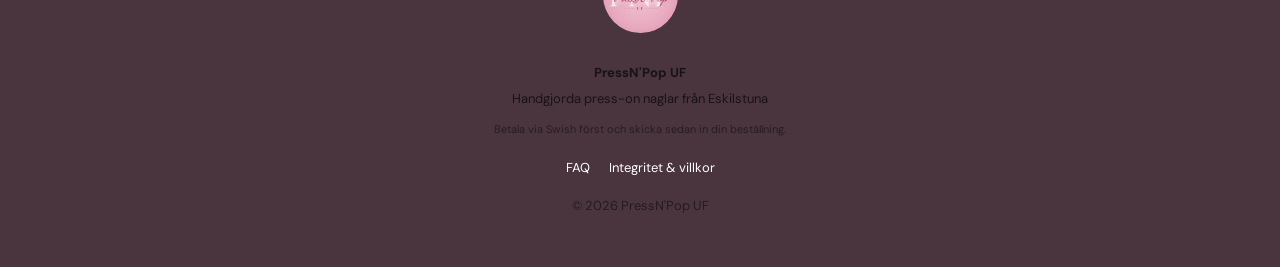
==== commit c50d035e: "Add files via upload" ====
--- a/index (7).html
+++ b/index (7).html
@@ -1,192 +1,2171 @@
-<!doctype html>
+<!DOCTYPE html>
 <html lang="sv">
 <head>
-  <meta charset="utf-8">
-  <meta name="viewport" content="width=device-width, initial-scale=1">
-  <title>VOLTA — Hair Lab | Hår med spänning</title>
-  <meta name="description" content="VOLTA Hair Lab — fyra formler för hår med spänning. Shampoo, mask, texturspray och glansolja i en 3D-upplevelse.">
-  <meta name="theme-color" content="#07060b">
-  <meta property="og:title" content="VOLTA — Hair Lab">
-  <meta property="og:description" content="Hår med spänning. Drop 01 är här.">
-  <link rel="preconnect" href="https://fonts.googleapis.com">
-  <link rel="preconnect" href="https://fonts.gstatic.com" crossorigin>
-  <link href="https://fonts.googleapis.com/css2?family=Space+Grotesk:wght@400;500;600&family=Unbounded:wght@500;600;700;800&display=swap" rel="stylesheet">
-  <link rel="stylesheet" href="style.css">
+<meta name="viewport" content="width=device-width, initial-scale=1, viewport-fit=cover">
+<title>PressN'Pop | Press-on Gel Nails </title>
+
+<!-- FONTS -->
+
+<link rel="preconnect" href="https://fonts.googleapis.com">
+<link rel="preconnect" href="https://fonts.gstatic.com" crossorigin>
+
+<link href="https://fonts.googleapis.com/css2?family=Alex+Brush&family=Allura&family=Cormorant+Garamond:ital,wght@0,400;0,500;0,600;1,400;1,500&family=DM+Sans:wght@400;500;600;700&family=Poppins:wght@400;500;600;700&display=swap" rel="stylesheet">
+
+<link rel="stylesheet" href="style-01.css">
+
+<link rel="stylesheet" href="style-02.css" id="pressnpop-final-adjustments">
+
+<link rel="stylesheet" href="style-03.css">
+
+<link rel="stylesheet" href="style-04.css">
 </head>
 <body>
 
-  <!-- Preloader -->
-  <div class="loader" id="loader" aria-hidden="true">
-    <div class="loader__num"><span id="loaderNum">0</span><small>%</small></div>
-    <div class="loader__bar"><i id="loaderBar"></i></div>
-    <p>VOLTA Hair Lab — laddar dropen</p>
+<!-- =====================================================
+     NAVIGATION
+===================================================== -->
+
+<nav>
+
+<a href="#hem" class="logo-link">
+    <div class="logo-text">PressN’Pop UF</div>
+</a>
+
+<div class="meny">
+
+    <a href="#hem">Hem</a>
+    <a href="#naglar">Kollektion</a>
+    <a href="#custom">Custom</a>
+    <a href="#storlek">Storleksguide</a>
+    <a href="#omoss">Om oss</a>
+
+    <a href="#bestall" class="bestall-knapp">
+        Beställ
+    </a>
+
+    <button class="cart-button" type="button" onclick="openCart()" aria-label="Öppna varukorg">
+        <span class="cart-icon">🛒</span>
+        <span>Varukorg</span>
+        <span class="cart-count" id="cartCount">0</span>
+    </button>
+
+</div>
+
+<div class="language-switch" role="group" aria-label="Välj språk">
+      <button type="button" class="language-option active" data-lang="sv" aria-pressed="true">SV</button>
+      <span>/</span>
+      <button type="button" class="language-option" data-lang="en" aria-pressed="false">EN</button>
+    </div>
+    <button class="site-menu-toggle" type="button" aria-label="Öppna detaljerad meny" aria-expanded="false" aria-controls="siteDetailMenu" onclick="toggleSiteDetailMenu()">
+    <span></span><span></span><span></span>
+</button>
+<div class="site-detail-menu" id="siteDetailMenu" hidden>
+    <div class="site-detail-menu-heading">Utforska PressN’Pop</div>
+    <p class="site-detail-menu-intro">Hitta din favorit eller hoppa direkt till en del av sidan.</p>
+    <a href="#hem" onclick="closeSiteDetailMenu()">⌂ Hem</a>
+    <a href="#sa-funkar-det" onclick="closeSiteDetailMenu()"> Så funkar det</a>
+    <a href="#detta-ingar" onclick="closeSiteDetailMenu()"> Det här ingår i nagelset</a>
+    <details class="site-menu-group" open>
+        <summary>Alla naglar</summary>
+        <div class="site-menu-sublist">
+            <a href="#naglar" onclick="closeSiteDetailMenu()">Se alla naglar</a>
+            <a href="#naglar" onclick="openMenuProduct('Nude')">Nude</a>
+            <a href="#naglar" onclick="openMenuProduct('Pink French')">Pink French</a>
+            <a href="#naglar" onclick="openMenuProduct('Pink Flower')">Pink Flower</a>
+            <a href="#naglar" onclick="openMenuProduct('Nude Leo')">Nude Leo</a>
+        </div>
+    </details>
+    <details class="site-menu-group">
+        <summary>Tådesigner</summary>
+        <div class="site-menu-sublist">
+            <a href="#tar" onclick="closeSiteDetailMenu()">Se alla tådesigner</a>
+            <a href="#tar" onclick="openMenuToe('French Toes')">Franska tår</a>
+        </div>
+    </details>
+    <details class="site-menu-group">
+        <summary>Mer från PressN’Pop</summary>
+        <div class="site-menu-sublist">
+            <a href="#extra-tjanster" onclick="openExtraFromMenu('sizekit')">Storlekskit – hitta rätt storlek</a>
+            <a href="#extra-tjanster" onclick="openExtraFromMenu('single')">Enstaka nagel</a>
+            <a href="#extra-tjanster" onclick="openExtraFromMenu('refresh')">Uppfräschning</a>
+            <a href="#extra-tjanster" onclick="openExtraFromMenu('redesign')">Ny design</a>
+        </div>
+    </details>
+    <details class="site-menu-group">
+        <summary>Custom</summary>
+        <div class="site-menu-sublist">
+            <a href="#custom" onclick="closeSiteDetailMenu()">Custom – skapa egna naglar</a>
+            <a href="#custom" onclick="closeSiteDetailMenu()">Custom – skapa egna tår</a>
+        </div>
+    </details>
+    <details class="site-menu-group">
+        <summary>Storlekar & hjälp</summary>
+        <div class="site-menu-sublist">
+            <a href="#storlek" onclick="closeSiteDetailMenu()">Storleksguide för naglar</a>
+            <a href="#storlek" onclick="closeSiteDetailMenu()">Storleksguide för tår</a>
+            <a href="#faq" onclick="closeSiteDetailMenu()">Vanliga frågor</a>
+            <a href="#bestall" onclick="closeSiteDetailMenu()">Så beställer du</a>
+        </div>
+    </details>
+    <a href="#omoss" onclick="closeSiteDetailMenu()"> Om oss</a>
+    <a href="#kontakt" onclick="closeSiteDetailMenu()">✉ Kontakt</a>
+    <button class="site-menu-cart" type="button" onclick="openCart(); closeSiteDetailMenu()">🛒 Öppna varukorgen</button>
+</div>
+
+</nav>
+
+<!-- =====================================================
+     HERO
+===================================================== -->
+
+<section class="hero" id="hem">
+
+
+<div class="hero-text">
+
+    <div class="liten-text">
+        Handmade press-on gel nails · Eskilstuna
+    </div>
+
+    <h1>PressN’Pop</h1>
+
+    <h2>Press them on N' Pop them off.</h2>
+
+    <p>
+        Ge dina naglar det lilla extra med handgjorda press-on gelénaglar.
+        Varje set skapas med omsorg och låter dig bära din favoritdesign när du vill.
+        Välj bland våra kollektioner eller skapa ett set helt efter dina önskemål –
+        enkla att applicera, ta av och bära igen.
+    </p>
+
+    <a href="#naglar" class="knapp">
+        Köp kollektion
+    </a>
+
+    <a href="#custom" class="knapp knapp-outline">
+        Designa eget
+    </a>
+
+</div>
+
+<div class="hero-logo">
+
+
+    <img
+        src="[data-uri]"
+        alt="PressN’Pop"
+    >
+
+</div>
+
+
+</section>
+
+<!-- =====================================================
+     SÅ FUNKAR DET — TEXTBASERAD INFORMATION
+===================================================== -->
+<section class="how-it-works" id="sa-funkar-det">
+    <div class="rubrik">
+        <span>Enkelt att hitta rätt</span>
+        <h2>Din nagelresa</h2>
+        
+    </div>
+    <div class="how-grid">
+        <article class="how-card"><span class="how-number">01</span>
+<h3>Hitta din design</h3><p>Utforska vår färdiga kollektion, eller välj custom om du vill skapa något eget.</p><a href="#naglar">Se kollektion <span aria-hidden="true">↗</span></a></article>
+        <article class="how-card"><span class="how-number">02</span>
+<h3>Hitta rätt passform</h3><p>Använd storleksguiden och läs informationen på produktsidan för att välja alternativ som passar dig.</p><a href="#storlek">Se storleksguiden <span aria-hidden="true">↗</span></a></article>
+        <article class="how-card"><span class="how-number">03</span>
+<h3>Gör den personlig</h3><p>Vill du ändra detaljer eller skicka en egen idé? Välj custom och berätta vad du önskar.</p><a href="#custom">Se custom <span aria-hidden="true">↗</span></a></article>
+    </div>
+</section>
+
+<!-- =====================================================
+     VÅRA NAGLAR
+===================================================== -->
+
+<section id="naglar" class="design-section">
+<div class="rubrik">
+
+    <span>Vår kollektion</span>
+
+    <h2>Naglar &amp; Tår</h2>
+
+    
+
+</div>
+
+<div class="design-scroll-wrapper">
+
+    <div class="naglar">
+
+        <div class="nagel-kort product-card" onclick="openProductDetail(1)">
+            <div class="nagel-bild">
+                <img src="bilder/vanillavibe1.jpg" alt="Nude naglar"
+                     onerror="this.style.display='none'">
+                <img src="bilder/vanillavibe2.jpg" alt="Nude naglar – bild 2"
+                     onerror="this.remove()">
+</div>
+
+            <div class="nagel-info">
+                <h3>Nude</h3>
+                <div class="product-card-price">199 kr</div>
+                <p>Enfärgad nude nyans</p>
+
+                <button class="knapp" type="button" onclick="event.stopPropagation(); openProductDetailByName('Nude')">
+                    Visa produkt
+                </button>
+            </div>
+        </div>
+
+        
+
+        <div class="nagel-kort product-card" onclick="openProductDetail(2)">
+            <div class="nagel-bild">
+                <img src="bilder/pearlpress1.jpg" alt="Pink French naglar"
+                     onerror="this.style.display='none'">
+                <img src="bilder/pearlpress2.jpg" alt="Pink French naglar – bild 2"
+                     onerror="this.remove()">
+</div>
+
+            <div class="nagel-info">
+                <h3>Pink French</h3>
+                <div class="product-card-price">299 kr</div>
+                <p>Klassisk vit french </p>
+
+                <button class="knapp" type="button" onclick="event.stopPropagation(); openProductDetailByName('Pink French')">
+                    Visa produkt
+                </button>
+            </div>
+        </div>
+
+        
+
+        <div class="nagel-kort product-card" onclick="openProductDetail(3)">
+            <div class="nagel-bild">
+                <img src="bilder/bubblebliss1.jpg" alt="Pink Flower naglar"
+                     onerror="this.style.display='none'">
+                <img src="bilder/bubblebliss2.jpg" alt="Pink Flower naglar – bild 2"
+                     onerror="this.remove()">
+</div>
+
+            <div class="nagel-info">
+                <h3>Pink Flower</h3>
+                <div class="product-card-price">349 kr</div>
+                <p>3D-blomma, guldpärlor och swirls</p>
+
+                <button class="knapp" type="button" onclick="event.stopPropagation(); openProductDetailByName('Pink Flower')">
+                    Visa produkt
+                </button>
+            </div>
+        </div>
+
+        <div class="nagel-kort product-card" onclick="openProductDetail(4)">
+            <div class="nagel-bild">
+                <img src="bilder/sugerswirl1.jpg" alt="Nude Leo naglar"
+                     onerror="this.style.display='none'">
+                <img src="bilder/sugerswirl2.jpg" alt="Nude Leo naglar – bild 2"
+                     onerror="this.remove()">
+</div>
+
+            <div class="nagel-info">
+                <h3>Nude Leo</h3>
+                <div class="product-card-price">349 kr</div>
+                <p>Leopard, 3D-swirl och guldpärlor</p>
+
+                <button class="knapp" type="button" onclick="event.stopPropagation(); openProductDetailByName('Nude Leo')">
+                    Visa produkt
+                </button>
+            </div>
+        </div>
+
+
+
+        <div class="nagel-kort product-card" id="tar" onclick="openToeProductDetail('French Toes')">
+            <div class="nagel-bild">
+                <img src="bilder/fransktar1.jpeg" alt="French Toes"
+                     onerror="this.style.display='none'">
+                <img src="bilder/fransktar2.jpeg" alt="French Toes – bild 2"
+                     onerror="this.remove()">
+            </div>
+
+            <div class="nagel-info">
+                <h3><span class="toe-name">French</span><span class="toe-label">Toes</span></h3>
+                <div class="product-card-price">349 kr</div>
+                <p>Klassisk vit french med val av basfärg. Välj mellan Light Pink, Pink, Nude eller Peach.</p>
+
+                <button class="knapp" type="button" onclick="event.stopPropagation(); openToeOrder('French Toes')">
+                    Visa produkt
+                </button>
+            </div>
+        </div>
+
+    </div>
+
+</div>
+
+<div class="scroll-hint">
+    <span>←</span>
+    Skrolla åt sidan för fler designs
+    <span>→</span>
+</div>
+
+</section>
+
+<!-- =====================================================
+     CUSTOM NAGLAR
+===================================================== -->
+
+<section class="custom" id="custom">
+<div class="custom-text">
+<h2>
+        Custom Nails
+    </h2>
+    <div class="product-card-price custom-price">399 kr</div>
+
+    <p>
+        Hittar du inte en design som känns helt rätt?
+        Då kan du skapa ditt eget set för 399 kr.
+    </p>
+
+    <p>
+        Välj basfärg, form, längd och storlek och skicka sedan en inspo-bild så att vi förstår din idé.
+    </p>
+
+    <button class="knapp" onclick="openCustomNails()">
+        Börja skapa naglar
+    </button>
+
+</div>
+
+<div class="custom-bild">
+
+    <img
+        src="bilder/custom.jpeg"
+        alt="Custom nageldesign"
+        onerror="this.style.display='none'"
+    >
+
+</div>
+
+</section>
+
+<!-- =====================================================
+     CUSTOM TÅR
+===================================================== -->
+
+<section class="custom" id="customToes">
+<div class="custom-text">
+<h2>
+        Custom Toes
+    </h2>
+    <div class="product-card-price custom-price">399 kr</div>
+
+    <p>
+        Har du en egen idé till dina tår?
+        Skicka en inspo-bild och berätta hur du vill
+        att vi ska anpassa designen.
+    </p>
+
+    <p>
+        Välj basfärg och storlek, och skicka sedan en inspo-bild så att vi kan skapa ditt eget tå-set.
+    </p>
+
+    <button class="knapp" onclick="openCustomToes()">
+        Börja skapa tår
+    </button>
+
+</div>
+
+<div class="custom-bild">
+
+    <img
+        src="bilder/customtar1.png"
+        alt="Custom tådesign"
+        onerror="this.style.display='none'"
+    >
+
+</div>
+
+</section>
+
+<!-- =====================================================
+     STORLEKSGUIDE
+===================================================== -->
+
+<!-- =====================================================
+     EXTRA TJÄNSTER
+===================================================== -->
+<section id="extra-tjanster" style="background:#fffaf8;">
+    <div class="rubrik">
+        <span></span>
+        <h2>Mer från PressN’Pop</h2>
+        <p>Ta hand om dina set, hitta rätt storlek eller ersätt en nagel som saknas.</p>
+    </div>
+    <div class="design-scroll-wrapper">
+        <div class="naglar extra-grid">
+            <div class="nagel-kort extra-card" data-free-shipping="true" onclick="openExtraDetail('sizekit')">
+                <div class="nagel-info">
+                    <h3>Size Kit</h3>
+                    <div class="product-card-price" data-extra-price="sizekit"></div>
+                    <p>Testa tippar i storlek 0–11 och hitta rätt storlek innan du beställer ett set. Fri frakt.</p>
+                    <button class="knapp" type="button" onclick="event.stopPropagation(); openExtraDetail('sizekit')">Visa produkt</button>
+                </div>
+            </div>
+            <div class="nagel-kort extra-card" onclick="openExtraDetail('single')">
+                <div class="nagel-info">
+                    <h3>Enstaka Nagel</h3>
+                    <div class="product-card-price" data-extra-price="single"></div>
+                    <p>Har du tappat eller förstört en nagel? Beställ en enstaka ersättning.</p>
+                    <button class="knapp" type="button" onclick="event.stopPropagation(); openExtraDetail('single')">Visa produkt</button>
+                </div>
+            </div>
+<div class="nagel-kort extra-card" onclick="openExtraDetail('refresh')">
+                <div class="nagel-info">
+                    <h3>Refresh</h3>
+                    <div class="product-card-price" data-extra-price="refresh"></div>
+                    <p>Vi fräschar upp dina tidigare PressN’Pop-naglar så att du kan använda dem igen.</p>
+                    <button class="knapp" type="button" onclick="event.stopPropagation(); openExtraDetail('refresh')">Visa produkt</button>
+                </div>
+            </div>
+            <div class="nagel-kort extra-card" onclick="openExtraDetail('redesign')">
+                <div class="nagel-info">
+                    <h3>Refresh Redesign</h3>
+                    <div class="product-card-price" data-extra-price="redesign"></div>
+                    <p>Vi fräschar upp dina naglar och du väljer en ny design från vår kollektion.</p>
+                    <button class="knapp" type="button" onclick="event.stopPropagation(); openExtraDetail('redesign')">Visa produkt</button>
+                </div>
+            </div>
+            
+        </div>
+    </div>
+    <div class="scroll-hint" style="display:block !important; visibility:visible !important; opacity:1 !important; text-align:center; color:#8b6975; font-size:12px; margin:10px auto 0; position:relative; z-index:2;">
+        <span>←</span>
+        Skrolla åt sidan för fler produkter
+        <span>→</span>
+    </div>
+</section>
+
+<section class="size-section" id="storlek">
+<div class="rubrik">
+    <span></span>
+    <h2>Storleksguide</h2>
+    <p>Följ stegen för att hitta storlekar som passar dina mått. Mät från sida till sida vid den bredaste punkten.</p>
+</div>
+
+<div class="length-guide-card">
+    <div class="length-guide-heading">
+        <div class="length-guide-heading-copy"><h3>Välj din perfekta längd</h3><p>Nagellängden mäts på tummen från nagelbandet till tippen. Övriga naglar anpassas proportionerligt. </p></div>
+    </div>
+    <div class="length-guide-options">
+        <div class="length-guide-option"><span>Medium</span><strong>25 mm</strong></div>
+        <div class="length-guide-option"><span>Short</span><strong>23 mm</strong></div>
+        <div class="length-guide-option"><span>X Short</span><strong>20 mm</strong></div>
+        <div class="length-guide-option"><span>XX Short</span><strong>17 mm</strong></div>
+    </div>
+    <div class="toe-length-note"><strong>För tår:</strong> välj mellan 20 mm, 18 mm eller 16 mm. Måttet avser stortån – de övriga tårna anpassas proportionerligt.</div>
+</div>
+
+<div class="size-wizard" id="sizeWizard">
+  <div class="rubrik size-wizard-title"><span></span><h2>Hitta dina storlekar</h2></div>
+  <div class="size-step-indicator"><span class="active" data-step-dot="1">1</span><i></i><span data-step-dot="2">2</span><i></i><span data-step-dot="3">3</span></div>
+  <div class="size-step" data-step="1">
+    <p class="size-step-kicker">STEG 1</p><h3>Välj vad du vill mäta</h3><p>Välj om du vill hitta storlek för tånaglar eller fingernaglar.</p>
+    <div class="size-kind-options">
+      <button type="button" class="size-kind-button" data-size-kind="toes"><strong>Tår</strong><small>Hitta storlek för dina fem tår</small></button>
+      <button type="button" class="size-kind-button" data-size-kind="nails"><strong>Naglar</strong><small>Hitta storlek för dina fem fingrar</small></button>
+    </div>
   </div>
-
-  <canvas id="fx" aria-hidden="true"></canvas>
-  <div class="grain" aria-hidden="true"></div>
-  <div class="cur cur--dot" id="curDot" aria-hidden="true"></div>
-  <div class="cur cur--ring" id="curRing" aria-hidden="true"></div>
-  <div class="progress" aria-hidden="true"><i id="bar"></i></div>
-
-  <!-- Navigation -->
-  <header class="nav" id="nav">
-    <a href="#top" class="logo">VOLTA<sup>®</sup></a>
-    <nav class="nav__links" aria-label="Huvudmeny">
-      <a href="#shop">Produkter</a>
-      <a href="#ritual">Ritualen</a>
-      <a href="#manifest">Manifest</a>
-      <a href="#join">Klubben</a>
-    </nav>
-    <div class="nav__right">
-      <button class="cartbtn" id="cartBtn" aria-label="Öppna väskan">Väska <span id="cartCount">0</span></button>
-      <button class="burger" id="burger" aria-label="Meny" aria-expanded="false"><span></span><span></span></button>
-    </div>
-  </header>
-
-  <div class="menu" id="menu">
-    <a href="#shop">Produkter</a>
-    <a href="#ritual">Ritualen</a>
-    <a href="#manifest">Manifest</a>
-    <a href="#join">Klubben</a>
+  <div class="size-step" data-step="2" hidden>
+    <p class="size-step-kicker">STEG 2</p><h3 id="sizeStepTwoTitle">Välj form</h3><p id="sizeStepTwoCopy">Välj formen du vill beställa så jämför vi dina mått med rätt storlekstabell.</p>
+    <div class="size-shape-options" id="sizeShapeOptions">
+      <button type="button" data-size-shape="Almond Medium" class="selected">Almond Medium</button><button type="button" data-size-shape="Almond Short">Almond Short</button><button type="button" data-size-shape="Square">Square</button><button type="button" data-size-shape="Coffin">Coffin</button>
+    </div>
+    <div class="size-wizard-actions"><button type="button" class="size-back-button" data-size-back="1">Tillbaka</button><button type="button" class="size-primary-button" data-size-next="3">Fortsätt</button></div>
   </div>
-
-  <main>
-    <!-- HERO -->
-    <section class="hero" id="top">
-      <h1 class="hero__word" id="heroWord" aria-label="Volta">
-        <span style="--i:0">V</span><span style="--i:1">O</span><span style="--i:2">L</span><span style="--i:3">T</span><span style="--i:4">A</span>
-      </h1>
-      <div class="hero__glow"></div>
-      <div class="hero__orbit"><i></i></div>
-
-      <div class="hero__stage" id="heroStage">
-        <div class="float"><div class="scene" id="heroScene"></div></div>
+  <div class="size-step" data-step="3" hidden>
+    <p class="size-step-kicker">STEG <span id="sizeStepThreeNumber">2</span></p><h3 id="sizeMeasureTitle">Fyll i dina mått</h3>
+    <p>Mät varje naturlig nagel/tå från sida till sida vid den bredaste punkten. Skriv måttet i millimeter (mm).</p>
+    <div class="size-measure-grid" id="sizeMeasureGrid">
+      <label><span id="sizeLabel0">Stortå</span><input inputmode="decimal" type="number" min="1" max="40" step="0.1" placeholder="mm" aria-label="Mått 1 i millimeter"></label>
+      <label><span id="sizeLabel1">Tå 2</span><input inputmode="decimal" type="number" min="1" max="40" step="0.1" placeholder="mm" aria-label="Mått 2 i millimeter"></label>
+      <label><span id="sizeLabel2">Tå 3</span><input inputmode="decimal" type="number" min="1" max="40" step="0.1" placeholder="mm" aria-label="Mått 3 i millimeter"></label>
+      <label><span id="sizeLabel3">Tå 4</span><input inputmode="decimal" type="number" min="1" max="40" step="0.1" placeholder="mm" aria-label="Mått 4 i millimeter"></label>
+      <label><span id="sizeLabel4">Lilltå</span><input inputmode="decimal" type="number" min="1" max="40" step="0.1" placeholder="mm" aria-label="Mått 5 i millimeter"></label>
+    </div>
+    <p class="size-measure-error" id="sizeMeasureError" role="alert" hidden>Fyll i alla fem mått med ett giltigt mm-värde.</p>
+    <div class="size-wizard-actions"><button type="button" class="size-back-button" data-size-back="2">Tillbaka</button><button type="button" class="size-primary-button" id="findMySizes">Visa mina storlekar</button></div>
+    <div class="size-results" id="sizeResults" aria-live="polite" hidden></div>
+  </div>
+</div>
+<div class="size-reference-toggle-wrap">
+  <button type="button" class="size-reference-toggle" id="toggleSizeReference" aria-expanded="false">Visa storleksmått</button>
+  <div class="size-reference-panel" id="sizeReferencePanel" hidden>
+    <div class="size-reference-choice" role="group" aria-label="Välj storleksmått">
+      <button type="button" class="selected" data-reference-kind="nails">Naglar</button>
+      <button type="button" data-reference-kind="toes">Tår</button>
+    </div>
+    <div class="size-reference-nails"><div class="size-content">
+    <div class="size-card">
+        <h3>Square</h3>
+        <p>Samma mått gäller för alla längder.</p>
+        <table class="size-table">
+            <tr><th>Storlek</th><th>Bredd</th></tr>
+            <tr><td>00</td><td>17,0 mm</td></tr><tr><td>01</td><td>16,0 mm</td></tr><tr><td>02</td><td>15,0 mm</td></tr><tr><td>03</td><td>14,0 mm</td></tr><tr><td>04</td><td>13,0 mm</td></tr><tr><td>05</td><td>12,0 mm</td></tr><tr><td>06</td><td>12,0 mm</td></tr><tr><td>07</td><td>11,0 mm</td></tr><tr><td>08</td><td>11,0 mm</td></tr><tr><td>09</td><td>10,0 mm</td></tr><tr><td>10</td><td>9,0 mm</td></tr><tr><td>11</td><td>8,0 mm</td></tr>
+        </table><div class="size-note">00 = störst · 11 = minst</div>
+    </div>
+
+    <div class="size-card">
+        <h3>Coffin</h3>
+        <p>Samma mått gäller för alla längder.</p>
+        <table class="size-table">
+            <tr><th>Storlek</th><th>Bredd</th></tr>
+            <tr><td>00</td><td>16,5 mm</td></tr><tr><td>01</td><td>16,0 mm</td></tr><tr><td>02</td><td>15,0 mm</td></tr><tr><td>03</td><td>14,5 mm</td></tr><tr><td>04</td><td>14,0 mm</td></tr><tr><td>05</td><td>12,5 mm</td></tr><tr><td>06</td><td>12,0 mm</td></tr><tr><td>07</td><td>11,5 mm</td></tr><tr><td>08</td><td>11,0 mm</td></tr><tr><td>09</td><td>10,5 mm</td></tr><tr><td>10</td><td>9,5 mm</td></tr><tr><td>11</td><td>8,5 mm</td></tr>
+        </table><div class="size-note">00 = störst · 11 = minst</div>
+    </div>
+
+    <div class="size-card">
+        <h3>Almond Medium</h3>
+        <p>Bredd på Almond Medium-tippar.</p>
+        <table class="size-table">
+            <tr><th>Storlek</th><th>Bredd</th></tr>
+            <tr><td>00</td><td>17,0 mm</td></tr><tr><td>01</td><td>16,0 mm</td></tr><tr><td>02</td><td>15,0 mm</td></tr><tr><td>03</td><td>14,0 mm</td></tr><tr><td>04</td><td>13,0 mm</td></tr><tr><td>05</td><td>12,5 mm</td></tr><tr><td>06</td><td>12,0 mm</td></tr><tr><td>07</td><td>11,5 mm</td></tr><tr><td>08</td><td>11,0 mm</td></tr><tr><td>09</td><td>10,5 mm</td></tr><tr><td>10</td><td>9,5 mm</td></tr><tr><td>11</td><td>8,5 mm</td></tr>
+        </table><div class="size-note">00 = störst · 11 = minst</div>
+    </div>
+
+    <div class="size-card">
+        <h3>Almond Short</h3>
+        <p>Bredd på Almond Short-tippar.</p>
+        <table class="size-table">
+            <tr><th>Storlek</th><th>Bredd</th></tr>
+            <tr><td>00</td><td>19,0 mm</td></tr><tr><td>01</td><td>17,5 mm</td></tr><tr><td>02</td><td>16,0 mm</td></tr><tr><td>03</td><td>15,0 mm</td></tr><tr><td>04</td><td>14,5 mm</td></tr><tr><td>05</td><td>14,0 mm</td></tr><tr><td>06</td><td>13,5 mm</td></tr><tr><td>07</td><td>13,0 mm</td></tr><tr><td>08</td><td>12,0 mm</td></tr><tr><td>09</td><td>11,0 mm</td></tr><tr><td>10</td><td>10,0 mm</td></tr><tr><td>11</td><td>9,0 mm</td></tr>
+        </table><div class="size-note">00 = störst · 11 = minst</div>
+    </div>
+
+</div></div>
+    <div class="size-reference-toes" hidden><div class="size-content"><div class="size-card">
+        <h3>Toes</h3>
+        <p>Bredd på tåtippar. Samma mått gäller för alla längder.</p>
+        <div class="size-table-split">
+        <table class="size-table">
+            <tr><th>Storlek</th><th>Bredd</th></tr>
+            <tr><td>00</td><td>23 mm</td></tr><tr><td>0</td><td>21,5 mm</td></tr><tr><td>1</td><td>20,5 mm</td></tr><tr><td>2</td><td>20 mm</td></tr><tr><td>3</td><td>19 mm</td></tr>
+        </table>
+        <table class="size-table">
+            <tr><th>Storlek</th><th>Bredd</th></tr>
+            <tr><td>4</td><td>18 mm</td></tr><tr><td>5</td><td>15 mm</td></tr><tr><td>6</td><td>14 mm</td></tr><tr><td>7</td><td>13 mm</td></tr><tr><td>8</td><td>12 mm</td></tr>
+        </table>
+        <table class="size-table">
+            <tr><th>Storlek</th><th>Bredd</th></tr>
+            <tr><td>9</td><td>10,5 mm</td></tr><tr><td>10</td><td>10 mm</td></tr><tr><td>11</td><td>9 mm</td></tr><tr><td>12</td><td>8 mm</td></tr><tr><td>13</td><td>7 mm</td></tr>
+        </table>
+        </div><div class="size-note">00 = störst · 13 = minst</div>
+    </div></div>
+</div>
+  </div>
+</div>
+</section>
+
+<!-- =====================================================
+     DET HÄR INGÅR I ETT NAGELSET
+===================================================== -->
+<section class="included-section" id="detta-ingar">
+    <div class="rubrik">
+        <span>Små detaljer, stor skillnad</span>
+        <h2>Det här ingår</h2>
+        <p>Alla set innehåller tillbehör som hjälper dig att förbereda, applicera och ta hand om dina press-on naglar.</p>
+    </div>
+    <div class="included-grid">
+        <div class="included-item"><span>01</span><div><strong>Instruktioner</strong><p>Läs instruktionerna för applicering och skötsel innan du börjar.</p></div></div>
+        <div class="included-item"><span>02</span><div><strong>Nagelbandsputtare</strong><p>Putta försiktigt tillbaka nagelbanden innan du förbereder nageln.</p></div></div>
+        <div class="included-item"><span>03</span><div><strong>Nagelfil</strong><p>Fila försiktigt över den naturliga nagelytan för att förbereda den.</p></div></div>
+        <div class="included-item"><span>04</span><div><strong>Alkoholpad</strong><p>Rengör nagelytan och låt den torka innan du fäster lösnageln.</p></div></div>
+        <div class="included-item"><span>05</span><div><strong>Glue tabs &amp; Nagellim</strong><p>Välj ett av fästalternativen och pressa på naglarna.</p></div></div>
+    </div>
+    <p class="included-note">Informationen gäller både nagelset och tåset.</p>
+</section>
+
+<!-- =====================================================
+     ABOUT US
+===================================================== -->
+
+<section id="omoss" class="about-section">
+<div class="about-content">
+
+    <div class="about-text">
+<h2>Om oss</h2>
+
+        <p>
+            Vi är tre tjejer från Eskilstuna – Iliana, Limar och Matilda – som lärde känna varandra under vår första tid på gymnasiet.
+        </p>
+
+        <p>
+            Idén bakom PressN’Pop växte fram när Iliana, som länge hade gjort naglar på sig själv och sina vänner, började på ett jobb där hon inte fick ha naglar. Det fick oss att börja fundera: Varför ska man behöva kompromissa mellan snygga naglar och vardagens krav?
+        </p>
+
+        <p>
+            Vi ville skapa ett alternativ som kombinerar salongskänsla med enkelhet. Naglar som är hållbara och snygga, men som också är enkla att applicera, ta av och återanvända. Perfekt när man vill känna sig extra fin, även med kort varsel!
+        </p>
+
+        <p>
+            Och det var så PressN’Pop föddes – med en idé om att göra fina naglar mer tillgängliga och flexibla för alla.
+        </p>
+
+        </div>
+
+
+    <div class="about-card">
+
+        <img class="about-photo" src="bilder/om-oss.png" alt="Iliana, Limar och Matilda tillsammans">
+<h3>Made in Eskilstuna</h3>
+
+        <div class="founders">
+
+            <div class="founder">
+                <strong>Iliana</strong>
+                <span>Founder &amp;<br>Nail Artist</span>
+            </div>
+
+            <div class="founder">
+                <strong>Matilda</strong>
+                <span>Co-Founder &amp;<br>Financial Manager</span>
+            </div>
+
+            <div class="founder">
+                <strong>Limar</strong>
+                <span>Co-Founder &amp;<br>Marketing Manager</span>
+            </div>
+
+        </div>
+
+    </div>
+
+</div>
+
+</section>
+
+<!-- =====================================================
+     BESTÄLL
+===================================================== -->
+
+<section class="bestallning" id="bestall">
+<h2>Redo för dina nya naglar?</h2>
+
+<p>
+    Välj en färdig design eller skapa ett helt eget
+    set. Vi gör resten.
+</p>
+
+<button class="knapp" onclick="document.getElementById('naglar').scrollIntoView({behavior:'smooth'});">
+    Beställ dina naglar
+</button>
+
+<button class="knapp knapp-outline" onclick="openCustomNails()">
+    Skapa custom nails
+</button>
+
+<button class="knapp knapp-outline" onclick="openCustomToes()">
+    Skapa custom toes
+</button>
+
+</section>
+
+<!-- =====================================================
+     KONTAKT
+===================================================== -->
+
+<section class="kontakt" id="kontakt">
+
+<div class="rubrik">
+
+    <span>Håll dig uppdaterad</span>
+
+    <h2>Följ Oss</h2>
+
+    
+
+</div>
+
+<div class="socials">
+
+    <a
+        href="https://www.instagram.com/pressnpop_uf/"
+        target="_blank"
+        class="social-card"
+    >
+
+        <div class="icon instagram-icon" aria-hidden="true">
+            <svg viewBox="0 0 24 24" role="img" aria-label="Instagram" xmlns="http://www.w3.org/2000/svg">
+                <rect x="3" y="3" width="18" height="18" rx="5" fill="none" stroke="currentColor" stroke-width="2"/>
+                <circle cx="12" cy="12" r="4" fill="none" stroke="currentColor" stroke-width="2"/>
+                <circle cx="17.5" cy="6.7" r="1.2" fill="currentColor"/>
+            </svg>
+        </div>
+
+        <h3>Instagram</h3>
+
+        <p>@pressnpop_uf</p>
+
+    </a>
+
+
+    <a
+        href="https://www.tiktok.com/@pressnpop_uf"
+        target="_blank"
+        class="social-card"
+    >
+
+        <div class="icon">♪</div>
+
+        <h3>TikTok</h3>
+
+        <p>@pressnpop_uf</p>
+
+    </a>
+
+</div>
+<div class="contact-form-trigger-wrap">
+  <button type="button" class="contact-form-trigger" id="toggleContactForm" aria-expanded="false">Kontaktformulär</button>
+</div>
+<div class="contact-form-card" id="contactFormPanel" hidden>
+  <div class="contact-form-intro"><span>VI HJÄLPER DIG GÄRNA</span><h3>Kontakta oss</h3><p>Fyll i formuläret så återkommer vi så snart vi kan.</p></div>
+  <form id="pressnpopContactForm">
+    <div class="contact-form-grid">
+      <label for="contactName">Namn</label><input id="contactName" name="name" type="text" autocomplete="name" placeholder="Ditt namn" required>
+      <label for="contactEmail">E-post</label><input id="contactEmail" name="email" type="email" autocomplete="email" placeholder="din@email.se" required>
+      <label for="contactTopic">Vad gäller din fråga?</label><select id="contactTopic" name="Ämne" required><option value="" disabled selected>Välj ett ämne</option><option>Beställning</option><option>Storlekar &amp; passform</option><option>Produkter &amp; design</option><option>Frakt &amp; leverans</option><option>Betalning</option><option>Reklamation eller problem</option><option>Övrigt</option></select>
+      <label for="contactMessage">Ditt meddelande</label><textarea id="contactMessage" name="Meddelande" rows="5" placeholder="Skriv din fråga här..." required></textarea>
+    </div>
+    <button class="contact-submit-button" type="submit" id="contactSubmitButton">Skicka meddelande</button>
+    <p class="contact-form-status" id="contactFormStatus" role="status" aria-live="polite"></p>
+  </form>
+</div>
+
+
+<p class="email">
+    E-post:
+    <a href="mailto:pressnpop.uf@gmail.com">
+        pressnpop.uf@gmail.com
+    </a>
+</p>
+
+</section>
+
+<!-- =====================================================
+     FAQ
+===================================================== -->
+
+<section class="info-section" id="faq">
+
+    <div class="rubrik">
+        <span>Frågor & Svar</span>
+        <h2>F&amp;S</h2>
+        
+    </div>
+
+    <div class="faq-search-wrap">
+      <label for="faqSearch">Sök bland frågor och svar</label>
+      <div class="faq-search-field">
+        <span aria-hidden="true">⌕</span>
+        <input id="faqSearch" type="search" placeholder="Sök t.ex. storlek, frakt eller lim..." autocomplete="off">
+        <button type="button" id="clearFaqSearch" aria-label="Rensa sökning">×</button>
       </div>
-
-      <div class="hero__copy" id="heroCopy">
-        <p class="eyebrow">Hair Lab — Drop 01</p>
-        <h2 data-split>Hår med <em>spänning.</em></h2>
-        <p class="hero__p">Fyra formler. Noll blygsamhet. Byggda för dig som aldrig bad om att vara subtil.</p>
-        <div class="hero__cta">
-          <a class="btn btn--fill magnetic" href="#shop"><span>Shoppa dropen</span></a>
-          <a class="btn magnetic" href="#ritual"><span>Se ritualen</span></a>
-        </div>
-      </div>
-
-      <div class="hero__meta">
-        <span>Dra flaskan för att snurra</span>
-        <span class="scrollhint"><i></i>Scrolla</span>
-      </div>
-    </section>
-
-    <!-- MARQUEE -->
-    <div class="marquee" aria-hidden="true">
-      <div class="marquee__in">
-        <div class="marquee__g"><span>Hår med spänning</span><span>✦</span><span>Drop 01</span><span>✦</span><span>Static</span><span>✦</span><span>Surge</span><span>✦</span><span>Gravity</span><span>✦</span><span>Afterglow</span><span>✦</span></div>
-        <div class="marquee__g"><span>Hår med spänning</span><span>✦</span><span>Drop 01</span><span>✦</span><span>Static</span><span>✦</span><span>Surge</span><span>✦</span><span>Gravity</span><span>✦</span><span>Afterglow</span><span>✦</span></div>
-      </div>
-    </div>
-
-    <!-- SHOP (horizontal scroll) -->
-    <section class="shop" id="shop">
-      <div class="shop__pin">
-        <div class="shop__head">
-          <p class="eyebrow">Drop 01 / fyra formler</p>
-          <h2 data-split>Välj din <em>laddning</em></h2>
-        </div>
-        <div class="shop__track" id="track"></div>
-        <div class="shop__bar"><i id="shopBar"></i></div>
-      </div>
-    </section>
-
-    <!-- RITUAL (3D scroll story) -->
-    <section class="ritual" id="ritual">
-      <div class="ritual__pin" id="ritualPin">
-        <div class="ritual__stage">
-          <div class="ritual__ring"></div>
-          <div class="ritual__ring ritual__ring--b"></div>
-          <div class="float"><div class="scene" id="ritualScene"></div></div>
-        </div>
-        <div class="ritual__right">
-          <p class="eyebrow">Ritualen — scrolla</p>
-          <div class="ritual__steps" id="steps"></div>
-        </div>
-        <div class="ritual__count"><b id="stepNum">01</b> / 04</div>
-      </div>
-    </section>
-
-    <!-- MANIFEST -->
-    <section class="manifesto" id="manifest">
-      <div class="manifesto__pin">
-        <p class="manifesto__text" id="mtext">Vi gör inte hårvård för att *passa in*. Vi gör den för att *ta plats*. Varje flaska är en liten urladdning av självförtroende — formulerad i labbet, byggd för spegeln och designad för dig som aldrig bad om att vara subtil.</p>
-      </div>
-    </section>
-
-    <!-- STATS -->
-    <section class="stats">
-      <div class="stat reveal"><b data-count="4">0</b><span>Formler i dropen</span></div>
-      <div class="stat reveal"><b data-count="250" data-suffix=" ml">0</b><span>Största flaskan</span></div>
-      <div class="stat reveal"><b>∞</b><span>Attityd per applicering</span></div>
-      <div class="stat reveal"><b data-count="1">0</b><span>Regel: ta plats</span></div>
-    </section>
-
-    <!-- JOIN -->
-    <section class="join" id="join">
-      <div class="join__bg" aria-hidden="true">KLUBBEN</div>
-      <div class="join__card reveal" id="joinCard">
-        <p class="eyebrow">VOLTA Klubben</p>
-        <h2 data-split>Var först med nästa <em>drop</em></h2>
-        <form id="joinForm" novalidate>
-          <label class="sr" for="email">E-postadress</label>
-          <input id="email" type="email" placeholder="din@epost.se" autocomplete="email" required>
-          <button class="btn btn--fill magnetic" type="submit"><span>Gå med</span></button>
-        </form>
-        <p class="join__msg" id="joinMsg" role="status" aria-live="polite"></p>
-      </div>
-    </section>
-  </main>
-
-  <footer class="footer">
-    <div class="footer__grid">
-      <div>
-        <a href="#top" class="logo">VOLTA<sup>®</sup></a>
-        <p class="footer__txt">Hair Lab för dig som vill ha mer än ett schampo. Drop 01 — fyra formler.</p>
-      </div>
-      <div>
-        <h4>Utforska</h4>
-        <a href="#shop">Produkter</a>
-        <a href="#ritual">Ritualen</a>
-        <a href="#manifest">Manifest</a>
-      </div>
-      <div>
-        <h4>Kundservice</h4>
-        <a href="#top">Frakt &amp; retur</a>
-        <a href="#top">Kontakt</a>
-        <a href="#top">Integritetspolicy</a>
-      </div>
-      <div>
-        <h4>Följ</h4>
-        <a href="#top">Instagram</a>
-        <a href="#top">TikTok</a>
-      </div>
-    </div>
-    <div class="footer__word" aria-hidden="true">VOLTA</div>
-    <p class="footer__bot">© 2026 VOLTA Hair Lab. Demo-sajt — produkter, priser och länkar är exempel.</p>
-  </footer>
-
-  <!-- Cart drawer -->
-  <div class="scrim" id="scrim"></div>
-  <aside class="cart" id="cart" aria-label="Väska" aria-hidden="true">
-    <div class="cart__head"><h3>Din väska</h3><button id="cartClose" aria-label="Stäng">✕</button></div>
-    <div class="cart__list" id="cartList"></div>
-    <div class="cart__foot">
-      <div class="cart__total"><span>Totalt</span><strong id="cartTotal">0 kr</strong></div>
-      <button class="btn btn--fill btn--block" id="checkout"><span>Gå till kassan</span></button>
-    </div>
-  </aside>
-
-  <div class="toast" id="toast" role="status" aria-live="polite"></div>
-
-  <script src="script.js"></script>
+      <p class="faq-search-hint" id="faqSearchStatus" aria-live="polite">Skriv ett sökord så visas relevanta svar direkt.</p>
+    </div>
+    <div class="info-grid">
+        <details class="faq-item">
+            <summary>Hur beställer jag, och hur fungerar Custom?</summary>
+            <div class="faq-answer">
+                Öppna Naglar &amp; Tår och tryck på den design du vill köpa. Välj form, längd och storlekar där alternativen finns och lägg produkten i varukorgen. När du har valt allt går du till kassan, fyller i dina kontaktuppgifter och skickar beställningen. Betalning sker via Swish enligt informationen i kassan. För Custom Nails eller Custom Toes laddar du upp en inspirationsbild och skriver vilka detaljer du vill ha. Om du vill ha flera olika custom-designer lägger du varje design som en separat produkt.
+            </div>
+        </details>
+        <details class="faq-item">
+            <summary>Vad ingår i ett set och hur applicerar jag naglarna?</summary>
+            <div class="faq-answer">
+                I ett set ingår nagelbandsputtare, alkoholpad, glue tabs, nagellim, nagelfil och instruktioner för applicering och skötsel. Börja med rena och torra naglar, skjut försiktigt tillbaka nagelbanden och matta vid behov den naturliga nagelytan lätt. Välj glue tabs eller nagellim enligt instruktionerna som följer med. Undvik vatten direkt efter applicering och bänd eller ryck inte loss naglarna när du tar av dem.
+            </div>
+        </details>
+        <details class="faq-item">
+            <summary>Hur väljer jag rätt storlek för fingrar och tår?</summary>
+            <div class="faq-answer">
+                Mät varje naturlig nagel från sida till sida vid den bredaste punkten och jämför millimetermåttet med storleksguiden för den form du vill beställa. Mät varje finger separat eftersom storlekarna kan skilja sig åt. För tår använder du tåguiden. Är du osäker kan du beställa vårt Size Kit för 59 kr, där du kan prova storlekarna 0–11 i vald form. Size Kit har fri frakt.
+            </div>
+        </details>
+        <details class="faq-item">
+            <summary>Hur lång tid tar frakten och när får jag min beställning?</summary>
+            <div class="faq-answer">
+                Alla set görs för hand, så tillverkningstiden kan variera beroende på design och hur många beställningar vi har. I kassan ser du fraktkostnaden innan du skickar beställningen. Du kan välja frakt eller upphämtning om det alternativet visas. Vi kontaktar dig om det behövs mer information kring din beställning eller leverans.
+            </div>
+        </details>
+        <details class="faq-item">
+            <summary>Kan jag ändra beställningen och hur länge håller naglarna?</summary>
+            <div class="faq-answer">
+                Kontakta oss så snart som möjligt på pressnpop.uf@gmail.com om du behöver ändra något. När tillverkningen har börjat kan vi inte alltid ändra beställningen. Våra press-on gelénaglar kan återanvändas om du tar av dem försiktigt, rengör dem och förvarar dem säkert. Hur länge de sitter beror bland annat på förberedelser, fästmetod och hur du sköter dem. Undvik att använda naglarna som verktyg och var försiktig med starka kemikalier.
+            </div>
+        </details>
+        <details class="faq-item">
+            <summary>Hur kan jag förlänga livslängden på mina press-on naglar?</summary>
+            <div class="faq-answer">
+                Ta av naglarna försiktigt, rengör bort limrester och förvara dem i asken när du inte använder dem. Om en nagel försvinner eller skadas kan du beställa en ersättningsnagel under Enstaka Nagel. Du kan också fräscha upp naglarna själv hemma eller låta oss göra det genom vår Refresh-tjänst. Om naglarna har blivit slitna eller om du har tröttnat på designen kan du välja Refresh Redesign, där vi fräschar upp naglarna och du får välja en ny design från vår kollektion.
+            </div>
+        </details>
+        <details class="faq-item">
+            <summary>Vad är skillnaden mellan glue tabs och nagellim?</summary>
+            <div class="faq-answer">Glue tabs är självhäftande fästkuddar som passar när du vill kunna ta av naglarna enklare och ofta använda dem under kortare tid. Nagellim ger vanligtvis ett starkare och mer långvarigt fäste. Följ alltid instruktionerna som följer med setet och avbryt användningen om du får irritation.</div>
+        </details>
+        <details class="faq-item">
+            <summary>Kan jag använda press-on naglar flera gånger?</summary>
+            <div class="faq-answer">Ja, naglarna kan återanvändas om de tas av varsamt och inte skadas. Rengör försiktigt bort limrester och förvara dem i asken. Hur många gånger de kan användas beror på hur de appliceras, tas av och sköts.</div>
+        </details>
+        <details class="faq-item">
+            <summary>Kan jag duscha eller bada med press-on naglar?</summary>
+            <div class="faq-answer">För bästa hållbarhet bör du undvika vatten direkt efter applicering. Långvarig kontakt med varmt vatten kan påverka fästet, så var försiktig vid dusch, bad och disk.</div>
+        </details>
+        <details class="faq-item">
+            <summary>Vad gör jag om jag inte vet vilken storlek jag ska välja?</summary>
+            <div class="faq-answer">Mät naglarna vid den bredaste punkten och jämför måtten med storleksguiden. Om du fortfarande är osäker kan du beställa ett Size Kit för att prova storlekarna innan du beställer ett helt set.</div>
+        </details>
+        <details class="faq-item">
+            <summary>Kan jag få en helt egen färg eller design?</summary>
+            <div class="faq-answer">Ja, välj Custom Nails eller Custom Toes och beskriv dina önskemål. Du kan ladda upp en inspirationsbild och skriva vilka färger, detaljer eller förändringar du önskar. Varje separat custom-design läggs som en egen produkt i varukorgen.</div>
+        </details>
+    </div>
+
+</section>
+
+<!-- =====================================================
+     INFORMATION & VILLKOR
+===================================================== -->
+
+<section class="policy-section" id="policy">
+
+    <div class="rubrik">
+        <span>Information</span>
+        <h2>Integritet & Villkor</h2>
+        
+    </div>
+
+    <div class="policy-content">
+
+        <div class="policy-card">
+            <h3>Integritetspolicy</h3>
+            <p>
+                När du skickar en beställning behöver vi använda de kontaktuppgifter du lämnar, till exempel namn, telefonnummer, e-postadress och eventuell leveransadress, för att kunna hantera din beställning och kontakta dig.
+            </p>
+            <p>
+                Vi använder uppgifterna endast för att hantera din beställning och den kontakt som behövs kring den.
+            </p>
+        </div>
+
+        <div class="policy-card">
+            <h3>Köp & Beställning</h3>
+            <p>
+                Kontrollera att dina uppgifter, storlekar och önskemål är korrekta innan du skickar beställningen. Därefter betalar du via Swish. Vi kontrollerar betalningen och bekräftar sedan din beställning. Använd samma telefonnummer vid Swish som du angav i beställningen, så att vi enkelt kan matcha betalningen med rätt order.
+            </p>
+        </div>
+
+        <div class="policy-card">
+            <h3>Retur & Reklamation</h3>
+            <p>
+                Eftersom våra naglar är specialanpassade efter kundens storlekar och önskemål gäller ingen ångerrätt.
+            </p>
+            <p>
+                Om du upptäcker ett fel på din beställning eller om något inte stämmer, kontakta oss så snart som möjligt på pressnpop.uf@gmail.com och beskriv problemet.
+            </p>
+            <p>
+                Ange gärna ditt namn, beställningsuppgifter och bilder på det som är fel så att vi kan hjälpa dig vidare.
+            </p>
+        </div>
+
+        <div class="policy-card">
+            <h3>Säkerhet & Skötsel</h3>
+            <p>
+                Använd naglarna enligt instruktionerna som följer med ditt set. Var försiktig vid applicering och använd inte naglarna som verktyg. Om du upplever irritation eller obehag ska du ta bort naglarna. När du tar av dem, rengör dem försiktigt från limrester och förvara dem i sin ask så att de håller sig fina och kan återanvändas.
+            </p>
+        </div>
+
+    </div>
+
+</section>
+
+<!-- =====================================================
+     FOOTER
+===================================================== -->
+
+<footer>
+
+<img
+    src="bilder/logo.png"
+    alt="PressN’Pop"
+    class="footer-logo"
+>
+
+<p>
+    <strong>PressN'Pop UF</strong>
+</p>
+
+<p>
+    Handgjorda press-on naglar från Eskilstuna 
+</p>
+<p class="payment-note" style="text-align:center; opacity:.7; font-size:11px; margin-top:12px;">Betala via Swish först och skicka sedan in din beställning.</p>
+<p class="footer-links" style="margin-top:20px;">
+    <a href="#faq" style="color:white; margin:0 8px;">FAQ</a>
+    <a href="#policy" style="color:white; margin:0 8px;">Integritet & villkor</a>
+</p>
+
+<p class="footer-small">
+    © 2026 PressN'Pop UF
+</p>
+
+</footer>
+
+<!-- =====================================================
+     PRODUKTDETALJ
+===================================================== -->
+
+<div class="modal product-modal" id="productModal">
+    <div class="product-modal-box">
+        <button class="close" type="button" onclick="closeModal('productModal')" aria-label="Stäng">×</button>
+
+        <button class="back-button" type="button" onclick="closeModal('productModal')">
+            ← Tillbaka
+        </button>
+
+        <div class="product-detail-grid">
+            <div class="product-gallery">
+                <div class="gallery-main">
+                    <img id="productMainImage" src="" alt="">
+                </div>
+
+                <div class="gallery-thumbs" id="productThumbs"></div>
+
+                <div class="gallery-hint">Skrolla åt höger för fler bilder →</div>
+            </div>
+
+            <div class="product-detail-content">
+                <span class="product-label">PressN’Pop</span>
+                <h2 id="productTitle">Produkt</h2>
+                <div class="product-material-note" id="productMaterialNote">
+                    <strong>Produktbeskrivning</strong>
+                    <span id="productDescription"></span>
+                    <br><br><strong>Om gelén</strong>
+                    <span id="productGelInfo"></span>
+                </div>
+
+                <div class="included-product-note">
+                    <strong>I varje nagel- och tåset ingår:</strong>
+                    nagelbandsputtare, Alkoholpad, glue tabs, nagellim, nagelfil samt en lapp med instruktioner för applicering och skötsel av dina press-on naglar.
+                </div>
+
+                <div class="product-choice" id="productColorChoice" style="display:none">
+                    <h3>Välj färg på french tår</h3>
+                    <div id="productColorOptions" class="color-options"></div>
+                </div>
+
+                <div class="product-choice" id="productFormChoice">
+                    <h3>Välj form</h3>
+                    <div id="productFormOptions" class="length-options"></div>
+                </div>
+
+                <div class="product-choice" id="productLengthChoice" style="display:none">
+                    <h3>Välj längd</h3>
+                    <p class="step-hint"></p>
+                    <div id="productLengthOptions" class="length-options">
+                        <button type="button" class="choice-button" data-length="Short" onclick="selectProductLength(this)">Short</button>
+                        <button type="button" class="choice-button" data-length="Medium" onclick="selectProductLength(this)">Medium</button>
+                    </div>
+                </div>
+
+                <div class="product-choice">
+                    <div class="choice-heading">
+                        <h3 id="productSizeHeading">Välj storlek för varje finger</h3>
+                        <span id="productSizeHint">0 = störst · 11 = minst</span>
+                    </div>
+
+                    <div class="product-size-grid">
+                        <label id="productThumbLabel">Tumme<select id="productThumbSize"></select></label>
+                        <label id="productIndexLabel">Pekfinger<select id="productIndexSize"></select></label>
+                        <label id="productMiddleLabel">Långfinger<select id="productMiddleSize"></select></label>
+                        <label id="productRingLabel">Ringfinger<select id="productRingSize"></select></label>
+                        <label id="productPinkyLabel">Lillfinger<select id="productPinkySize"></select></label>
+                    </div>
+                </div>
+
+                <div class="product-choice" id="productChangesChoice">
+                    <h3>Små ändringar</h3>
+                    <textarea id="productChanges" placeholder="T.ex. silver istället för guld, ta bort detalj..."></textarea>
+                    <p class="product-changes-note">Vi gör vårt bästa för att genomföra dina önskemål, men kan inte garantera att alla ändringar blir möjliga.</p>
+                </div>
+
+                <div class="product-bottom-row">
+                    <div class="quantity-control">
+                        <button type="button" onclick="changeProductQuantity(-1)" aria-label="Minska antal">−</button>
+                        <span id="productQuantity">1</span>
+                        <button type="button" onclick="changeProductQuantity(1)" aria-label="Öka antal">+</button>
+                    </div>
+
+                    <button class="knapp add-cart-button" type="button" onclick="addCurrentProductToCart()">
+                        Lägg i varukorg
+                    </button>
+                </div>
+            </div>
+        </div>
+    </div>
+</div>
+
+<!-- =====================================================
+     PRODUKTVY – MER FRÅN PRESSN’POP
+===================================================== -->
+
+<div class="modal product-modal" id="extraModal">
+    <div class="product-modal-box">
+        <button class="close" type="button" onclick="closeModal('extraModal')" aria-label="Stäng">×</button>
+        <button class="back-button" type="button" onclick="closeModal('extraModal')">← Tillbaka</button>
+
+        <div class="product-detail-grid">
+            <div class="product-gallery" id="extraGallery" style="display:none">
+                <div class="gallery-main">
+                    <img id="extraMainImage" src="bilder/sizekit.jpeg" alt="PressN’Pop Size Kit">
+                </div>
+            </div>
+            <div class="product-detail-content">
+                <span class="product-label">PressN’Pop</span>
+                <h2 id="extraTitle">Produkt</h2>
+                <div class="product-card-price" id="extraPrice" style="font-size:20px;margin-bottom:10px;"></div>
+                <p id="extraDescription" class="product-description"></p>
+                <div class="product-material-note" id="extraMoreInfo"></div>
+
+                <div class="product-choice" id="extraFormChoice" style="display:none">
+                    <h3>Välj form</h3>
+                    <div id="extraFormOptions" class="length-options"></div>
+                </div>
+
+                <div class="product-choice" id="extraDesignChoice" style="display:none">
+                    <h3>Välj design</h3>
+                    <div id="extraDesignOptions" class="length-options"></div>
+                </div>
+
+                <div class="product-choice" id="extraLengthChoice" style="display:none">
+                    <h3>Välj längd</h3>
+                    <p class="step-hint"></p>
+                    <div id="extraLengthOptions" class="length-options"></div>
+                </div>
+
+                <div class="product-choice" id="extraSizeChoice" style="display:none">
+                    <div class="choice-heading">
+                        <h3>Välj finger och storlek</h3>
+                        <span>00 = störst · 11 = minst</span>
+                    </div>
+                    <p class="step-hint">Välj finger och storlek för varje nagel. Tryck på ”Lägg till nagel” om du vill beställa fler naglar från samma set.</p>
+                    <div id="singleNailSelections"></div>
+                    <button type="button" class="choice-button" id="addAnotherSingleNail" onclick="addSingleNailSelection()" style="margin-top:10px">+ Lägg till nagel</button>
+                </div>
+
+                <div class="product-choice" id="extraChangesChoice" style="display:none">
+                    <h3>Små ändringar</h3>
+                    <textarea id="extraChanges" placeholder="T.ex. silver istället för guld, ta bort detalj..."></textarea>
+                </div>
+
+                <div class="product-bottom-row">
+                    <div class="quantity-control">
+                        <button type="button" onclick="changeExtraQuantity(-1)" aria-label="Minska antal">−</button>
+                        <span id="extraQuantity">1</span>
+                        <button type="button" onclick="changeExtraQuantity(1)" aria-label="Öka antal">+</button>
+                    </div>
+                    <button class="knapp add-cart-button" type="button" onclick="addCurrentExtraToCart()">Lägg i varukorg</button>
+                </div>
+            </div>
+        </div>
+    </div>
+</div>
+
+<!-- =====================================================
+     VARUKORG
+===================================================== -->
+
+<div class="modal cart-modal" id="cartModal">
+    <div class="cart-box">
+        <button class="close" type="button" onclick="closeModal('cartModal')" aria-label="Stäng">×</button>
+
+        <h2>Din varukorg</h2>
+        <p class="modal-subtitle">Kontrollera dina produkter innan du går vidare till betalning.</p>
+
+        <div class="delivery-choice">
+            <div class="delivery-choice-title">Hur vill du få din beställning?</div>
+            <div class="delivery-choice-buttons">
+                <button class="delivery-choice-button" id="deliveryPickupButton" type="button" onclick="selectDelivery('pickup')">
+                    Hämta upp<br><span>Gratis</span>
+                </button>
+                <button class="delivery-choice-button" id="deliveryShippingButton" type="button" onclick="selectDelivery('shipping')">
+                    Frakt<br><span>Från 22 kr</span>
+                </button>
+            </div>
+        </div>
+
+        <div style="background:#fbecef;border:1px solid #f0d6df;border-radius:15px;padding:15px 17px;margin-bottom:18px;color:#666;font-size:12px;line-height:1.6;">
+            <strong style="color:var(--morkrosa);">I varje nagel- och tåset ingår:</strong><br>
+            Nagelbandsputtare · Alkoholpad · Glue tabs · Nagellim · Nagelfil · Lapp med instruktioner för applicering och skötsel
+        </div>
+
+        <div id="cartItems"></div>
+
+        <div id="cartProtections"></div>
+
+        <div class="cart-empty" id="cartEmpty">
+            <div class="cart-empty-icon">🛒</div>
+            <h3>Varukorgen är tom</h3>
+            <p>Välj en design och lägg den i varukorgen.</p>
+        </div>
+
+        <div class="cart-footer" id="cartFooter">
+            <div class="cart-quantity-summary">
+                <span>Antal produkter</span>
+                <strong id="cartTotalQuantity">0</strong>
+            </div>
+
+            <div class="cart-summary-grid">
+                <div class="cart-summary-card">
+                    <span class="summary-label">Varor</span>
+                    <strong class="summary-value" id="cartSubtotal">0 kr</strong>
+                </div>
+
+                <div class="cart-summary-card">
+                    <span class="summary-label">Frakt</span>
+                    <strong class="summary-value" id="cartShipping">0 kr</strong>
+                </div>
+
+                <div class="cart-summary-card total-card">
+                    <span class="summary-label">Totalt</span>
+                    <strong class="summary-value" id="cartGrandTotal">0 kr</strong>
+                </div>
+            </div>
+
+            <p class="shipping-note">
+                Fler set ger högre frakt: 1 set 22 kr · 2–3 set 44 kr · 4–7 set 66 kr · 8 eller fler 88 kr.
+            </p>
+
+            <div class="swish-cart-note" style="background:#fff0f4;border:1px solid #edc3d0;border-radius:14px;padding:16px;margin:14px 0;color:#743047;line-height:1.6;">
+                <strong>Betala med Swish</strong><br>
+                <span style="font-size:13px;">Tryck på knappen för att öppna Swish på mobilen eller visa en QR-kod på datorn. Kontrollera alltid mottagaren och beloppet innan du godkänner betalningen.</span>
+                <div style="text-align:center;margin:14px 0;">
+                    <button class="knapp" type="button" onclick="openSwishPayment()">Öppna Swish / visa QR-kod</button>
+                </div>
+                <div id="swishPaymentPanel" hidden style="text-align:center;background:#fff;border:1px solid #f0dce1;border-radius:12px;padding:14px;margin-top:12px;">
+                    <p style="margin-bottom:6px;"><strong>Swish Företag: 123 705 2459</strong></p>
+                    <p style="margin-bottom:10px;">Belopp att betala: <strong id="swishCheckoutAmount">0 kr</strong></p>
+                    <img id="swishCheckoutQr" alt="QR-kod för att öppna Swish-betalning" width="220" height="220" style="display:block;margin:0 auto 10px;max-width:100%;height:auto;">
+                    <p style="font-size:12px;color:#777;">Om beloppet inte fylls i automatiskt anger du totalsumman manuellt i Swish. Skriv gärna ditt namn som meddelande.</p>
+                    <button class="knapp knapp-outline" type="button" onclick="copySwishDetails()">Kopiera Swish-nummer</button>
+                </div>
+            </div>
+
+            <div class="cart-actions">
+                <button class="knapp knapp-outline" type="button" onclick="closeModal('cartModal')">
+                    Fortsätt shoppa
+                </button>
+                <button class="knapp" type="button" onclick="checkoutCart()">
+                    Gå till betalning
+                </button>
+            </div>
+
+        </div></div>
+    </div>
+</div>
+
+<!-- =====================================================
+     KUNDUPPGIFTER VID BETALNING
+===================================================== -->
+
+<div class="modal" id="cartCheckoutModal">
+    <div class="modal-box">
+        <button class="close" type="button" onclick="closeModal('cartCheckoutModal')">×</button>
+        <h2>Slutför din beställning </h2>
+        <p class="modal-subtitle">Fyll i uppgifterna en gång. Vi använder förnamn, efternamn och telefonnummer exakt som du anger dem för att kunna matcha beställningen med din Swish-betalning.</p>
+
+        <div class="form-group">
+            <label>Förnamn *</label>
+            <input type="text" id="cartCheckoutFirstName" placeholder="Ditt förnamn" autocomplete="given-name" maxlength="100">
+        </div>
+        <div class="form-group">
+            <label>Efternamn *</label>
+            <input type="text" id="cartCheckoutLastName" placeholder="Ditt efternamn" autocomplete="family-name" maxlength="100">
+        </div>
+        <div class="form-group">
+            <label>Telefonnummer som du använder vid Swish-betalningen *</label>
+            <input type="tel" id="cartCheckoutPhone" placeholder="07XXXXXXXX" autocomplete="tel-national" maxlength="10" minlength="10" inputmode="numeric" pattern="0[0-9]{9}" oninput="this.value = this.value.replace(/\D/g, '').slice(0, 10)">
+            <p class="file-help">Skriv samma nummer som är kopplat till den Swish-betalning du kommer att göra.</p>
+        </div>
+        <div class="form-group">
+            <label>E-post *</label>
+            <input type="email" id="cartCheckoutEmail" placeholder="din@epost.com" autocomplete="email" maxlength="320">
+        </div>
+
+        <div id="cartShippingFields" style="display:none;">
+            <div class="form-group">
+                <label>Adress *</label>
+                <input type="text" id="cartCheckoutAddress" placeholder="Exempelgatan 12" autocomplete="street-address" maxlength="200">
+            </div>
+            <div style="display:grid;grid-template-columns:1fr 1fr;gap:12px;">
+                <div class="form-group">
+                    <label>Postnummer *</label>
+                    <input type="text" id="cartCheckoutPostal" placeholder="123 45" autocomplete="postal-code" maxlength="6" inputmode="numeric" pattern="[0-9 ]{5,6}">
+                </div>
+                <div class="form-group">
+                    <label>Ort *</label>
+                    <input type="text" id="cartCheckoutCity" placeholder="t.ex. Stockholm" autocomplete="address-level2" maxlength="100">
+                </div>
+            </div>
+        </div>
+
+        <div class="form-group">
+            <label>Meddelande / övrigt</label>
+            <textarea id="cartCheckoutMessage" placeholder="T.ex. om du behöver beställningen före ett visst datum..."></textarea>
+        </div>
+
+        <div style="background:#fbecef;border:1px solid #f0d6df;border-radius:15px;padding:15px;margin-bottom:18px;color:#666;font-size:13px;line-height:1.7;">
+            <strong style="color:var(--morkrosa);">Så fungerar beställningen</strong><br>
+            Betala först via Swish till 1237052459. När du har betalat trycker på ”Skicka beställning”. Beställningen skickas till PressN’Pop UF och kontrolleras av oss.
+        </div>
+
+        <div class="step-buttons">
+            <button class="knapp knapp-outline" type="button" onclick="closeModal('cartCheckoutModal')">← Tillbaka</button>
+            <button class="knapp" type="button" onclick="finalizeCartCheckout()">Skicka beställning →</button>
+        </div>
+    </div>
+</div>
+
+<!-- =====================================================
+     BESTÄLL FÄRDIG DESIGN
+===================================================== -->
+
+<div class="modal" id="orderModal">
+
+<div class="modal-box">
+
+    <button class="close" onclick="closeModal('orderModal')">×</button>
+
+    <h2>Lägg i varukorg </h2>
+
+    <p class="modal-subtitle">
+        Välj dina alternativ och lägg produkten i varukorgen.
+    </p>
+
+    <div class="progress">
+        <span class="order-progress active"></span>
+        <span class="order-progress"></span>
+        <span class="order-progress"></span>
+    </div>
+
+
+    <!-- STEG 1 -->
+
+    <div class="step active" id="orderStep1">
+
+        <div class="step-title">
+            Vilken design vill du ha?
+        </div>
+
+        <div class="option-grid">
+
+            <div class="option" onclick="selectOrderOption(this, 'design', 'White')">
+                White
+            </div>
+
+            <div class="option" onclick="selectOrderOption(this, 'design', 'Light Pink')">
+                Light Pink
+            </div>
+
+            <div class="option" onclick="selectOrderOption(this, 'design', 'Pink')">
+                Pink
+            </div>
+
+            <div class="option" onclick="selectOrderOption(this, 'design', 'Nude')">
+                Nude
+            </div>
+
+            <div class="option" onclick="selectOrderOption(this, 'design', 'Peach')">
+                Peach
+            </div>
+
+            <div class="option" onclick="selectOrderOption(this, 'design', 'French')">
+                French
+            </div>
+
+        </div>
+
+        <button class="knapp" onclick="nextOrderStep(2)">
+            Nästa →
+        </button>
+
+    </div>
+
+
+    <!-- STEG 2 STORLEK -->
+
+    <div class="step" id="orderStep2">
+
+        <div class="step-title">
+            Välj dina storlekar
+        </div>
+
+        <div class="size-info-box">
+            <strong>Storlek 0 är störst och 11 är minst.</strong><br>
+            Välj en storlek för varje finger. Måtten beror på nagelformen.
+        </div>
+
+        <div class="size-selection">
+
+            <div class="finger-row">
+                <label>Tumme</label>
+                <select id="orderThumb">
+                    <option value="">Välj</option>
+                </select>
+            </div>
+
+            <div class="finger-row">
+                <label>Pekfinger</label>
+                <select id="orderIndex">
+                    <option value="">Välj</option>
+                </select>
+            </div>
+
+            <div class="finger-row">
+                <label>Långfinger</label>
+                <select id="orderMiddle">
+                    <option value="">Välj</option>
+                </select>
+            </div>
+
+            <div class="finger-row">
+                <label>Ringfinger</label>
+                <select id="orderRing">
+                    <option value="">Välj</option>
+                </select>
+            </div>
+
+            <div class="finger-row">
+                <label>Lillfinger</label>
+                <select id="orderPinky">
+                    <option value="">Välj</option>
+                </select>
+            </div>
+
+        </div>
+
+        <div class="step-buttons">
+
+            <button class="knapp knapp-outline" onclick="nextOrderStep(1)">
+                ← Tillbaka
+            </button>
+
+            <button class="knapp" onclick="nextOrderStep(3)">
+                Nästa →
+            </button>
+
+        </div>
+
+    </div>
+
+
+    <!-- STEG 3 -->
+
+    <div class="step" id="orderStep3">
+
+        <div class="step-title">
+            Dina uppgifter
+        </div>
+
+        <div class="form-group">
+            <label>Meddelande / övrigt</label>
+
+            <textarea
+                id="orderMessage"
+                placeholder="T.ex. om du behöver naglarna före ett visst datum..."
+            ></textarea>
+        </div>
+
+        <div class="summary" id="orderSummary"></div>
+
+        <div class="form-group quantity-group">
+            <label>Antal</label>
+            <div class="quantity-control">
+                <button type="button" onclick="changeModalQuantity('orderQuantity', -1)">−</button>
+                <span id="orderQuantity">1</span>
+                <button type="button" onclick="changeModalQuantity('orderQuantity', 1)">+</button>
+            </div>
+        </div>
+
+        <div class="step-buttons">
+
+            <button class="knapp knapp-outline" onclick="nextOrderStep(2)">
+                ← Tillbaka
+            </button>
+
+            <button class="knapp" onclick="submitOrder()">
+                Lägg i varukorg</button>
+
+        </div>
+
+    </div>
+
+
+    <div class="step" id="orderSuccess">
+
+        <div class="success">
+
+            <div class="check">✓</div>
+
+            <h2>Tack för din beställning!</h2>
+
+            <p>
+                Din beställning är förberedd.
+                Vi återkommer till dig så snart som möjligt.
+            </p>
+
+            <br>
+
+            <button class="knapp" onclick="closeModal('orderModal')">
+                Klar
+            </button>
+
+        </div>
+
+    </div>
+
+</div>
+
+</div>
+
+<!-- =====================================================
+     BESTÄLL FÄRDIGA TÅDESIGNS
+===================================================== -->
+
+<div class="modal" id="toeOrderModal">
+
+<div class="modal-box">
+
+    <button class="close" onclick="closeModal('toeOrderModal')">×</button>
+
+    <h2>Beställ </h2>
+
+    <p class="modal-subtitle">
+        Välj design och storlek för alla fem tår.
+    </p>
+
+    <div class="toe-modal-gallery" style="margin:18px 0;">
+        <div class="gallery-main"><img id="toeOrderMainImage" src="" alt=""></div>
+        <div class="gallery-thumbs" id="toeOrderThumbs"></div>
+        <div class="gallery-hint">Skrolla åt höger för fler bilder →</div>
+    </div>
+
+    <div class="progress">
+        <span class="toe-progress active"></span>
+        <span class="toe-progress"></span>
+        <span class="toe-progress"></span>
+    </div>
+
+
+    <!-- STEG 1 -->
+
+    <div class="step active" id="toeOrderStep1">
+
+        <div class="step-title">
+            Vilken tådesign vill du ha?
+        </div>
+
+        <div class="option-grid">
+
+            <div class="option" onclick="selectFrenchToeDesign(this)">
+                French Toes
+            </div>
+
+        </div>
+
+        <div id="frenchToeColorChoice" style="display:none; margin-top:16px;">
+            <p><strong>Välj basfärg</strong></p>
+            <div class="option-grid">
+                <div class="option" onclick="selectToeOrderOption(this, 'color', 'Light Pink')">Light Pink</div>
+                <div class="option" onclick="selectToeOrderOption(this, 'color', 'Pink')">Pink</div>
+                <div class="option" onclick="selectToeOrderOption(this, 'color', 'Nude')">Nude</div>
+                <div class="option" onclick="selectToeOrderOption(this, 'color', 'Peach')">Peach</div>
+            </div>
+        </div>
+
+        <button class="knapp" onclick="nextToeOrderStep(2)">
+            Nästa →
+        </button>
+
+    </div>
+
+
+    <!-- STEG 2 -->
+
+    <div class="step" id="toeOrderStep2">
+
+        <div class="step-title">
+            Välj storlek
+        </div>
+
+        <div class="size-info-box">
+            <strong>Storlek 0 är störst och 11 är minst.</strong><br>
+            Måtten för tår är preliminära och kan uppdateras senare.
+        </div>
+
+        <div class="size-selection toe-size-selection">
+            <div class="finger-row"><label>Stortå</label><select id="toeOrderBig"></select></div>
+            <div class="finger-row"><label>Tå 2</label><select id="toeOrderSecond"></select></div>
+            <div class="finger-row"><label>Tå 3</label><select id="toeOrderThird"></select></div>
+            <div class="finger-row"><label>Tå 4</label><select id="toeOrderFourth"></select></div>
+            <div class="finger-row"><label>Lilltå</label><select id="toeOrderPinky"></select></div>
+        </div>
+
+        <div class="step-buttons">
+
+            <button class="knapp knapp-outline" onclick="nextToeOrderStep(1)">
+                ← Tillbaka
+            </button>
+
+            <button class="knapp" onclick="nextToeOrderStep(3)">
+                Nästa →
+            </button>
+
+        </div>
+
+    </div>
+
+
+    <!-- STEG 3 -->
+
+    <div class="step" id="toeOrderStep3">
+
+        <div class="step-title">
+            Dina uppgifter
+        </div>
+
+        <div class="summary" id="toeOrderSummary"></div>
+
+        <div class="form-group quantity-group">
+            <label>Antal</label>
+            <div class="quantity-control">
+                <button type="button" onclick="changeModalQuantity('toeOrderQuantity', -1)">−</button>
+                <span id="toeOrderQuantity">1</span>
+                <button type="button" onclick="changeModalQuantity('toeOrderQuantity', 1)">+</button>
+            </div>
+        </div>
+
+        <div class="step-buttons">
+
+            <button class="knapp knapp-outline" onclick="nextToeOrderStep(2)">
+                ← Tillbaka
+            </button>
+
+            <button class="knapp" onclick="submitToeOrder()">
+                Lägg i varukorg</button>
+
+        </div>
+
+    </div>
+
+
+    <div class="step" id="toeOrderSuccess">
+
+        <div class="success">
+
+            <div class="check">✓</div>
+
+            <h2>Tack för din beställning!</h2>
+
+            <p>
+                Din beställning är förberedd.
+                Vi återkommer till dig så snart som möjligt.
+            </p>
+
+            <br>
+
+            <button class="knapp" onclick="closeModal('toeOrderModal')">
+                Klar
+            </button>
+
+        </div>
+
+    </div>
+
+</div>
+
+</div>
+
+<!-- =====================================================
+     CUSTOM NAGLAR
+===================================================== -->
+
+<div class="modal" id="customNailsModal">
+
+<div class="modal-box">
+
+    <button class="close" onclick="closeModal('customNailsModal')">×</button>
+
+    <h2>Create your nails</h2>
+
+    <p class="modal-subtitle">
+        Bygg ditt eget set steg för steg.
+    </p>
+
+    <div class="progress">
+        <span class="custom-nail-progress active"></span>
+        <span class="custom-nail-progress"></span>
+        <span class="custom-nail-progress"></span>
+        <span class="custom-nail-progress"></span>
+        <span class="custom-nail-progress"></span>
+        <span class="custom-nail-progress"></span>
+        <span class="custom-nail-progress"></span>
+    </div>
+
+
+    <!-- STEG 1 BASFÄRG -->
+    <div class="step active" id="customNailStep1">
+        <div class="step-title">1. Välj basfärg</div>
+        <div class="custom-color-grid">
+            <div class="option custom-color-option" onclick="selectCustomNail(this, 'color', 'Light Pink')"><span class="custom-color-dot" style="background:#f7cbd8"></span><span>Light Pink</span></div>
+            <div class="option custom-color-option" onclick="selectCustomNail(this, 'color', 'Pink')"><span class="custom-color-dot" style="background:#e99ab5"></span><span>Pink</span></div>
+            <div class="option custom-color-option" onclick="selectCustomNail(this, 'color', 'Nude')"><span class="custom-color-dot" style="background:#d8b09e"></span><span>Nude</span></div>
+            <div class="option custom-color-option" onclick="selectCustomNail(this, 'color', 'Peach')"><span class="custom-color-dot" style="background:#f3b18f"></span><span>Peach</span></div>
+        </div>
+        <button class="knapp" onclick="nextCustomNailStep(2)">Nästa →</button>
+    </div>
+
+    <!-- STEG 1 FORM -->
+
+    <div class="step" id="customNailStep2">
+
+        <div class="step-title">
+            2. Välj form
+        </div>
+
+        <div class="option-grid">
+
+            <div class="option" onclick="selectCustomNail(this, 'form', 'Almond')">
+                Almond
+            </div>
+
+            <div class="option" onclick="selectCustomNail(this, 'form', 'Square')">
+                Square
+            </div>
+
+            <div class="option" onclick="selectCustomNail(this, 'form', 'Coffin')">
+                Coffin
+            </div>
+
+        </div>
+
+        <button class="knapp" onclick="nextCustomNailStep(3)">
+            Nästa →
+        </button>
+
+    </div>
+
+
+    <!-- STEG 2 LÄNGD -->
+
+    <div class="step" id="customNailStep3">
+
+        <div class="step-title">
+            3. Välj längd
+        </div>
+
+        <div class="option-grid">
+
+            <div class="option" onclick="selectCustomNail(this, 'length', 'XX Short')">
+                XX Short <small>17 mm</small>
+            </div>
+
+            <div class="option" onclick="selectCustomNail(this, 'length', 'Extra Short')">
+                X Short <small>20 mm</small>
+            </div>
+
+            <div class="option" onclick="selectCustomNail(this, 'length', 'Short')">
+                Short <small>23 mm</small>
+            </div>
+
+            <div class="option" onclick="selectCustomNail(this, 'length', 'Medium')">
+                Medium <small>25 mm</small>
+            </div>
+
+        </div>
+
+        <div class="step-buttons">
+
+            <button class="knapp knapp-outline" onclick="nextCustomNailStep(2)">
+                ← Tillbaka
+            </button>
+
+            <button class="knapp" onclick="nextCustomNailStep(4)">
+                Nästa →
+            </button>
+
+        </div>
+
+    </div>
+
+
+    <!-- STEG 3 STORLEK -->
+
+    <div class="step" id="customNailStep4">
+
+        <div class="step-title">
+            4. Välj dina storlekar
+        </div>
+
+        <div class="size-info-box">
+            <strong>0 är störst · 11 är minst</strong><br>
+            Välj en storlek för varje finger. Måtten visas enligt den form du valde.
+        </div>
+
+        <div class="size-selection">
+
+            <div class="finger-row">
+                <label>Tumme</label>
+                <select id="customThumb">
+                    <option value="">Välj</option>
+                </select>
+            </div>
+
+            <div class="finger-row">
+                <label>Pekfinger</label>
+                <select id="customIndex">
+                    <option value="">Välj</option>
+                </select>
+            </div>
+
+            <div class="finger-row">
+                <label>Långfinger</label>
+                <select id="customMiddle">
+                    <option value="">Välj</option>
+                </select>
+            </div>
+
+            <div class="finger-row">
+                <label>Ringfinger</label>
+                <select id="customRing">
+                    <option value="">Välj</option>
+                </select>
+            </div>
+
+            <div class="finger-row">
+                <label>Lillfinger</label>
+                <select id="customPinky">
+                    <option value="">Välj</option>
+                </select>
+            </div>
+
+        </div>
+
+        <div class="step-buttons">
+
+            <button class="knapp knapp-outline" onclick="nextCustomNailStep(3)">
+                ← Tillbaka
+            </button>
+
+            <button class="knapp" onclick="nextCustomNailStep(5)">
+                Nästa →
+            </button>
+
+        </div>
+
+    </div>
+
+
+    <!-- STEG 4 INSPO -->
+
+    <div class="step" id="customNailStep5">
+
+        <div class="step-title">
+            5. Visa oss din idé
+        </div>
+
+        <div class="form-group">
+
+            <label>Inspo-bild</label>
+
+            <label class="file-picker-trigger" for="customNailInspo">Välj fil</label>
+            <input
+                class="file-picker-input"
+                type="file"
+                id="customNailInspo"
+                accept="image/*"
+                onchange="showFileName('customNailInspo', 'customNailInspoName')"
+            >
+
+            <div class="file-help">
+                Ladda upp din inspirationsbild. Vi komprimerar den automatiskt och visar storleken efter komprimering här nedanför. Dina uppladdade inspo-bilder får tillsammans vara högst 9 MB.
+            </div>
+
+            <div class="file-name" id="customNailInspoName"></div>
+
+        </div>
+
+        <div class="step-buttons">
+
+            <button class="knapp knapp-outline" onclick="nextCustomNailStep(4)">
+                ← Tillbaka
+            </button>
+
+            <button class="knapp" onclick="nextCustomNailStep(6)">
+                Nästa →
+            </button>
+
+        </div>
+
+    </div>
+
+
+    <!-- STEG 5 ÄNDRINGAR -->
+
+    <div class="step" id="customNailStep6">
+
+        <div class="step-title">
+            6. Vill du ändra något?
+        </div>
+
+        <div class="form-group">
+
+            <label>
+                Ändringar från inspo-bilden
+            </label>
+
+            <textarea
+                id="customNailChanges"
+                placeholder="T.ex. byt färg till rosa, ta bort stenarna, lägg till glitter..."
+            ></textarea>
+
+        </div>
+
+        <div class="step-buttons">
+
+            <button class="knapp knapp-outline" onclick="nextCustomNailStep(5)">
+                ← Tillbaka
+            </button>
+
+            <button class="knapp" onclick="nextCustomNailStep(7)">
+                Nästa →
+            </button>
+
+        </div>
+
+    </div>
+
+
+    <!-- STEG 6 UPPGIFTER -->
+
+    <div class="step" id="customNailStep7">
+
+        <div class="step-title">
+            7. Dina uppgifter
+        </div>
+
+        <div class="summary" id="customNailSummary"></div>
+
+        <div class="form-group quantity-group">
+            <label>Antal</label>
+            <div class="quantity-control">
+                <button type="button" onclick="changeModalQuantity('customNailQuantity', -1)">−</button>
+                <span id="customNailQuantity">1</span>
+                <button type="button" onclick="changeModalQuantity('customNailQuantity', 1)">+</button>
+            </div>
+        </div>
+
+        <div class="step-buttons">
+
+            <button class="knapp knapp-outline" onclick="nextCustomNailStep(6)">
+                ← Tillbaka
+            </button>
+
+            <button class="knapp" onclick="submitCustomNails()">
+                Lägg i varukorg</button>
+
+        </div>
+
+    </div>
+
+
+    <div class="step" id="customNailSuccess">
+
+        <div class="success">
+
+            <div class="check"></div>
+
+            <h2>Din idé är skickad!</h2>
+
+            <p>
+                Vi kollar igenom din custom-idé och
+                återkommer till dig så snart vi kan.
+            </p>
+
+            <br>
+
+            <button class="knapp" onclick="closeModal('customNailsModal')">
+                Klar
+            </button>
+
+        </div>
+
+    </div>
+
+</div>
+
+</div>
+
+<!-- =====================================================
+     CUSTOM TÅR
+===================================================== -->
+
+<div class="modal" id="customToesModal">
+
+<div class="modal-box">
+
+    <button class="close" onclick="closeModal('customToesModal')">×</button>
+
+    <h2>Create your toes</h2>
+
+    <p class="modal-subtitle">
+        Skapa ditt eget tå-set steg för steg.
+    </p>
+
+    <div class="progress">
+
+        <span class="custom-toe-progress active"></span>
+        <span class="custom-toe-progress"></span>
+        <span class="custom-toe-progress"></span>
+        <span class="custom-toe-progress"></span>
+        <span class="custom-toe-progress"></span>
+        <span class="custom-toe-progress"></span>
+
+    </div>
+
+
+    <!-- STEG 1 BASFÄRG -->
+    <div class="step active" id="customToeStep1">
+        <div class="step-title">1. Välj basfärg</div>
+        <div class="custom-color-grid">
+            <div class="option custom-color-option" onclick="selectCustomToeColor(this, 'Light Pink')"><span class="custom-color-dot" style="background:#f7cbd8"></span><span>Light Pink</span></div>
+            <div class="option custom-color-option" onclick="selectCustomToeColor(this, 'Pink')"><span class="custom-color-dot" style="background:#e99ab5"></span><span>Pink</span></div>
+            <div class="option custom-color-option" onclick="selectCustomToeColor(this, 'Nude')"><span class="custom-color-dot" style="background:#d8b09e"></span><span>Nude</span></div>
+            <div class="option custom-color-option" onclick="selectCustomToeColor(this, 'Peach')"><span class="custom-color-dot" style="background:#f3b18f"></span><span>Peach</span></div>
+        </div>
+        <button class="knapp" onclick="nextCustomToeStep(2)">Nästa →</button>
+    </div>
+
+    <!-- STEG 2 LÄNGD -->
+    <div class="step" id="customToeStep2">
+        <div class="step-title">2. Välj längd</div>
+        <div class="option-grid">
+            <div class="option" onclick="selectCustomToeLength(this, '20 mm')">20 mm</div>
+            <div class="option" onclick="selectCustomToeLength(this, '18 mm')">18 mm</div>
+            <div class="option" onclick="selectCustomToeLength(this, '16 mm')">16 mm</div>
+        </div>
+        <div class="step-buttons">
+            <button class="knapp knapp-outline" onclick="nextCustomToeStep(1)">← Tillbaka</button>
+            <button class="knapp" onclick="nextCustomToeStep(3)">Nästa →</button>
+        </div>
+    </div>
+
+    <!-- STEG 3 STORLEK -->
+    <div class="step" id="customToeStep3">
+
+        <div class="step-title">
+            3. Välj storlek för varje tå
+        </div>
+
+        <div class="size-info-box">
+            <strong>00 är störst · 13 är minst</strong><br>
+            Välj en storlek för varje tå. Måtten visas enligt tåstorlekarna.
+        </div>
+
+        <div class="size-selection">
+
+            <div class="finger-row">
+                <label>Stortå</label>
+                <select id="customToeThumbSize">
+                    <option value="">Välj</option>
+                </select>
+            </div>
+
+            <div class="finger-row">
+                <label>Tå 2</label>
+                <select id="customToeIndexSize">
+                    <option value="">Välj</option>
+                </select>
+            </div>
+
+            <div class="finger-row">
+                <label>Tå 3</label>
+                <select id="customToeMiddleSize">
+                    <option value="">Välj</option>
+                </select>
+            </div>
+
+            <div class="finger-row">
+                <label>Tå 4</label>
+                <select id="customToeRingSize">
+                    <option value="">Välj</option>
+                </select>
+            </div>
+
+            <div class="finger-row">
+                <label>Lilltå</label>
+                <select id="customToePinkySize">
+                    <option value="">Välj</option>
+                </select>
+            </div>
+
+        </div>
+
+        <button class="knapp" onclick="nextCustomToeStep(4)">
+            Nästa →
+        </button>
+
+    </div>
+
+
+    <!-- STEG 4 INSPO -->
+
+    <div class="step" id="customToeStep4">
+
+        <div class="step-title">
+            4. Visa oss din idé
+        </div>
+
+        <div class="form-group">
+
+            <label>
+                Inspo-bild
+            </label>
+
+            <label class="file-picker-trigger" for="customToeInspo">Välj fil</label>
+            <input
+                class="file-picker-input"
+                type="file"
+                id="customToeInspo"
+                accept="image/*"
+                onchange="showFileName('customToeInspo', 'customToeInspoName')"
+            >
+
+            <div class="file-help">
+                Ladda upp din inspirationsbild. Vi komprimerar den automatiskt och visar storleken efter komprimering här nedanför. Dina uppladdade inspo-bilder får tillsammans vara högst 9 MB.
+            </div>
+
+            <div class="file-name" id="customToeInspoName"></div>
+
+        </div>
+
+        <div class="step-buttons">
+
+            <button class="knapp knapp-outline" onclick="nextCustomToeStep(3)">
+                ← Tillbaka
+            </button>
+
+            <button class="knapp" onclick="nextCustomToeStep(5)">
+                Nästa →
+            </button>
+
+        </div>
+
+    </div>
+
+
+    <!-- STEG 5 ÄNDRINGAR -->
+
+    <div class="step" id="customToeStep5">
+
+        <div class="step-title">
+            5. Vill du ändra något?
+        </div>
+
+        <div class="form-group">
+            <label for="customToeChanges">Ändringar från inspo-bilden</label>
+            <textarea id="customToeChanges" placeholder="T.ex. byt färg, ta bort detaljer eller lägg till glitter..."></textarea>
+        </div>
+
+        <div class="step-buttons">
+
+            <button class="knapp knapp-outline" onclick="nextCustomToeStep(4)">
+                ← Tillbaka
+            </button>
+
+            <button class="knapp" onclick="nextCustomToeStep(6)">
+                Nästa →
+            </button>
+
+        </div>
+
+    </div>
+
+
+    <!-- STEG 6 UPPGIFTER -->
+
+    <div class="step" id="customToeStep6">
+
+        <div class="step-title">
+            6. Dina uppgifter
+        </div>
+
+        <div class="summary" id="customToeSummary"></div>
+
+        <div class="form-group quantity-group">
+            <label>Antal</label>
+            <div class="quantity-control">
+                <button type="button" onclick="changeModalQuantity('customToeQuantity', -1)">−</button>
+                <span id="customToeQuantity">1</span>
+                <button type="button" onclick="changeModalQuantity('customToeQuantity', 1)">+</button>
+            </div>
+        </div>
+
+        <div class="step-buttons">
+
+            <button class="knapp knapp-outline" onclick="nextCustomToeStep(5)">
+                ← Tillbaka
+            </button>
+
+            <button class="knapp" onclick="submitCustomToes()">
+                Lägg i varukorg</button>
+
+        </div>
+
+    </div>
+
+
+    <div class="step" id="customToeSuccess">
+
+        <div class="success">
+
+            <div class="check"></div>
+
+            <h2>Din idé är skickad!</h2>
+
+            <p>
+                Vi kollar igenom din custom-idé och
+                återkommer till dig så snart vi kan.
+            </p>
+
+            <br>
+
+            <button class="knapp" onclick="closeModal('customToesModal')">
+                Klar
+            </button>
+
+        </div>
+
+    </div>
+
+</div>
+
+</div>
+
+<!-- =====================================================
+     JAVASCRIPT
+===================================================== -->
+
+<script src="script-01.js"></script>
+
+<script src="script-02.js"></script>
 </body>
 </html>
--- a/style-01.css
+++ b/style-01.css
@@ -0,0 +1,3060 @@
+
+
+    /* =====================================================
+       GRUND
+    ===================================================== */
+
+    * {
+        box-sizing: border-box;
+        margin: 0;
+        padding: 0;
+    }
+
+    html {
+        scroll-behavior: smooth;
+    }
+
+    body {
+        font-family: "Poppins", sans-serif;
+        background: #fffaf8;
+        color: #333;
+        overflow-x: hidden;
+    }
+
+    :root {
+        --rosa: #d98aa4;
+        --morkrosa: #a84368;
+        --ljusrosa: #f9e5eb;
+        --cream: #fffaf5;
+        --guld: #c5a05a;
+        --morkguld: #a88442;
+        --text: #333;
+        --vit: #ffffff;
+    }
+
+    h1,
+    h2,
+    h3 {
+        font-family: "Dancing Script", cursive;
+    }
+
+    a {
+        text-decoration: none;
+    }
+
+
+    /* =====================================================
+       HIBISKUS / DEKORATION
+    ===================================================== */
+
+    .blomma {
+        position: absolute;
+        font-size: 95px;
+        color: rgba(217, 138, 164, 0.16);
+        pointer-events: none;
+        user-select: none;
+    }
+
+    .blomma.guld {
+        color: rgba(197, 160, 90, 0.16);
+    }
+
+    .blomma-1 {
+        top: 90px;
+        left: 3%;
+        transform: rotate(-20deg);
+    }
+
+    .blomma-2 {
+        bottom: 30px;
+        right: 3%;
+        transform: rotate(20deg);
+    }
+
+    .blomma-3 {
+        top: 20px;
+        right: 7%;
+        font-size: 65px;
+        transform: rotate(15deg);
+    }
+
+
+    /* =====================================================
+       NAVIGATION
+    ===================================================== */
+
+    nav {
+        height: 82px;
+        background: rgba(255, 255, 255, 0.94);
+        backdrop-filter: blur(12px);
+
+        display: flex;
+        justify-content: space-between;
+        align-items: center;
+
+        padding: 10px 6%;
+
+        position: sticky;
+        top: 0;
+        z-index: 1000;
+
+        border-bottom: 1px solid rgba(197, 160, 90, 0.15);
+    }
+
+    .logo-link {
+        display: flex;
+        align-items: center;
+    }
+
+    .logo-text {
+        font-family: "Dancing Script", cursive;
+        color: var(--morkrosa);
+        font-size: 38px;
+        font-weight: 700;
+        white-space: nowrap;
+    }
+
+    .meny {
+        display: flex;
+        align-items: center;
+        gap: 28px;
+    }
+
+    .meny a {
+        color: #333;
+        font-size: 14px;
+        transition: 0.3s;
+    }
+
+    .meny a:hover {
+        color: var(--morkrosa);
+    }
+
+    .bestall-knapp {
+        background: var(--rosa);
+        color: white !important;
+        padding: 11px 22px;
+        border-radius: 30px;
+        box-shadow: 0 5px 15px rgba(173, 85, 116, 0.2);
+    }
+
+    .bestall-knapp:hover {
+        background: var(--morkrosa);
+        transform: translateY(-2px);
+    }
+
+
+    .site-menu-toggle {
+        width: 44px; height: 44px; border: 1px solid #f0dce1; border-radius: 14px;
+        background: #fff; display: flex; flex-direction: column; justify-content: center;
+        align-items: center; gap: 5px; cursor: pointer; flex: 0 0 auto;
+    }
+    .site-menu-toggle span { display:block; width:20px; height:2px; border-radius:2px; background:var(--morkrosa); }
+    .site-detail-menu { position:absolute; top:calc(100% + 8px); right:5%; width:min(370px,92vw);
+        max-height:min(78vh,720px); overflow-y:auto; padding:18px; background:#fffaf8; border:1px solid #f0dce1; border-radius:20px;
+        box-shadow:0 15px 40px rgba(70,35,45,.16); z-index:1100; }
+    .site-detail-menu[hidden] { display:none; }
+    .site-detail-menu-heading { font-family:"Dancing Script",cursive; font-size:27px; color:var(--morkrosa); margin-bottom:4px; }
+    .site-detail-menu-intro { color:#8b727b; font-size:12px; margin:0 0 12px; }
+    .site-detail-menu a { display:block; padding:10px 8px; color:#4b3a40; border-bottom:1px solid #f5e7eb; font-size:13px; text-decoration:none; }
+    .site-detail-menu a:hover, .site-detail-menu a:focus-visible { color:var(--morkrosa); background:#fff0f4; outline-color:var(--rosa); }
+    .site-menu-group { border-bottom:1px solid #f5e7eb; }
+    .site-menu-group summary { cursor:pointer; list-style:none; padding:12px 8px; color:#4b3a40; font-weight:700; font-size:13px; display:flex; align-items:center; justify-content:space-between; gap:12px; }
+    .site-menu-group summary::-webkit-details-marker { display:none; }
+    .site-menu-group summary::after { content:'＋'; color:var(--morkrosa); font-size:17px; }
+    .site-menu-group[open] summary::after { content:'−'; }
+    .site-menu-sublist { padding:0 0 8px 10px; }
+    .site-menu-sublist a { border:0; border-radius:10px; padding:9px 10px; display:flex; justify-content:space-between; gap:12px; }
+    .site-menu-sublist a::after { content:'↗'; color:#bd8a9b; }
+    .site-detail-menu .site-menu-cart { width:100%; margin-top:14px; padding:12px; border:0; border-radius:24px; background:var(--rosa); color:#fff; font:inherit; cursor:pointer; }
+    @media (max-width:850px) { .site-detail-menu { right:3%; width:min(370px,94vw); max-height:75vh; } }
+
+    /* =====================================================
+       HERO
+    ===================================================== */
+
+    .hero {
+        min-height: 680px;
+
+        display: flex;
+        align-items: center;
+        justify-content: space-between;
+
+        padding: 80px 9%;
+
+        position: relative;
+        overflow: hidden;
+
+        background:
+            radial-gradient(circle at 8% 20%, #f6d7e1 0, transparent 24%),
+            radial-gradient(circle at 90% 85%, #f5e0d3 0, transparent 25%),
+            #fffaf6;
+    }
+
+    .hero-text {
+        max-width: 610px;
+        position: relative;
+        z-index: 2;
+    }
+
+    .liten-text {
+        color: var(--guld);
+        text-transform: uppercase;
+        letter-spacing: 4px;
+        font-size: 12px;
+        margin-bottom: 15px;
+        font-weight: 500;
+    }
+
+    .hero-text h1 {
+        color: var(--morkrosa);
+        font-size: 82px;
+        line-height: 0.95;
+        margin-bottom: 8px;
+    }
+
+    .hero-text h2 {
+        color: #555;
+        font-size: 34px;
+        font-weight: 500;
+        margin-bottom: 25px;
+    }
+
+    .hero-text p {
+        color: #666;
+        font-size: 17px;
+        line-height: 1.8;
+        max-width: 540px;
+        margin-bottom: 30px;
+    }
+
+    .knapp {
+        display: inline-block;
+        background: var(--rosa);
+        color: white;
+        padding: 14px 27px;
+        border-radius: 30px;
+        font-size: 14px;
+        font-weight: 500;
+        transition: 0.3s;
+        box-shadow: 0 7px 20px rgba(173, 85, 116, 0.2);
+        border: none;
+        cursor: pointer;
+    }
+
+    .knapp:hover {
+        background: var(--morkrosa);
+        transform: translateY(-3px);
+        box-shadow: 0 10px 25px rgba(173, 85, 116, 0.3);
+    }
+
+    .knapp-outline {
+        background: transparent;
+        color: var(--morkrosa);
+        border: 1px solid var(--rosa);
+        box-shadow: none;
+        margin-left: 10px;
+    }
+
+    .knapp-outline:hover {
+        background: var(--ljusrosa);
+        color: var(--morkrosa);
+    }
+
+    .hero-blomma {
+        position: absolute;
+        right: 45%;
+        bottom: 5%;
+        font-size: 80px;
+        color: rgba(197, 160, 90, 0.18);
+        transform: rotate(-15deg);
+    }
+
+    .hero-logo {
+        width: 420px;
+        height: 420px;
+
+        border-radius: 50%;
+        background:
+            radial-gradient(circle, #f2c4d4 0%, #e8a9bf 60%, #d98aa4 100%);
+
+        display: flex;
+        align-items: center;
+        justify-content: center;
+
+        position: relative;
+
+        box-shadow:
+            0 25px 55px rgba(80, 40, 50, 0.12);
+
+        border: 1px solid rgba(197, 160, 90, 0.35);
+    }
+
+    .hero-logo::before {
+        content: "";
+        position: absolute;
+        width: 370px;
+        height: 370px;
+        border: 1px solid rgba(197, 160, 90, 0.35);
+        border-radius: 50%;
+    }
+
+    .hero-logo img {
+        width: 76%;
+        height: 76%;
+        object-fit: contain;
+        position: relative;
+        z-index: 2;
+    }
+
+    .hero-decoration {
+        position: absolute;
+        color: var(--guld);
+        font-size: 23px;
+        z-index: 3;
+    }
+
+    .hero-decoration.one {
+        top: 50px;
+        right: 75px;
+    }
+
+    .hero-decoration.two {
+        bottom: 50px;
+        left: 65px;
+    }
+
+
+    /* =====================================================
+       SEKTIONER
+    ===================================================== */
+
+    section {
+        padding: 100px 8%;
+        position: relative;
+        overflow: hidden;
+    }
+
+    .rubrik {
+        text-align: center;
+        margin-bottom: 45px;
+        position: relative;
+        z-index: 2;
+    }
+
+    .rubrik span {
+        color: var(--guld);
+        text-transform: uppercase;
+        letter-spacing: 3px;
+        font-size: 12px;
+    }
+
+    .rubrik h2 {
+        color: var(--morkrosa);
+        font-size: 55px;
+        margin-top: 5px;
+        margin-bottom: 10px;
+    }
+
+    .rubrik p {
+        color: #777;
+        font-size: 16px;
+    }
+
+
+    /* =====================================================
+       DESIGNS
+    ===================================================== */
+
+    .design-section {
+        background: #fffaf8;
+    }
+
+    .design-scroll-wrapper {
+        position: relative;
+    }
+
+    .naglar {
+        display: flex;
+        gap: 25px;
+
+        overflow-x: auto;
+        overflow-y: hidden;
+
+        padding: 10px 5px 25px;
+
+        scroll-behavior: smooth;
+
+        scrollbar-width: thin;
+        scrollbar-color: var(--rosa) #f8e8ed;
+    }
+
+    .naglar::-webkit-scrollbar {
+        height: 7px;
+    }
+
+    .naglar::-webkit-scrollbar-track {
+        background: #f8e8ed;
+        border-radius: 10px;
+    }
+
+    .naglar::-webkit-scrollbar-thumb {
+        background: var(--rosa);
+        border-radius: 10px;
+    }
+
+    .nagel-kort {
+        flex: 0 0 290px;
+
+        background: white;
+        border-radius: 25px;
+        overflow: hidden;
+
+        border: 1px solid #f0dbe2;
+
+        box-shadow: 0 8px 25px rgba(60, 30, 40, 0.07);
+
+        transition: 0.35s;
+    }
+
+    .nagel-kort:hover {
+        transform: translateY(-8px);
+        box-shadow: 0 18px 35px rgba(60, 30, 40, 0.12);
+    }
+
+    .nagel-bild {
+        height: 300px;
+        background:
+            radial-gradient(circle at 30% 30%, #f7d7e1, transparent 30%),
+            radial-gradient(circle at 70% 70%, #ead1bb, transparent 30%),
+            #f8e9ed;
+
+        display: flex;
+        align-items: center;
+        justify-content: center;
+
+        position: relative;
+        overflow: hidden;
+    }
+
+    .nagel-bild::after {
+        content: "";
+        position: absolute;
+        font-size: 110px;
+        color: rgba(173, 85, 116, 0.13);
+        transform: rotate(-20deg);
+    }
+
+    .nagel-bild img {
+        width: 100%;
+        height: 100%;
+        object-fit: cover;
+        position: relative;
+        z-index: 2;
+    }
+
+    .nagel-info {
+        padding: 22px;
+        text-align: center;
+    }
+
+    .nagel-info h3 {
+        color: var(--morkrosa);
+        font-size: 30px;
+        margin-bottom: 8px;
+    }
+
+    .nagel-info h3 .toe-name {
+        display: inline;
+    }
+
+    .nagel-info h3 .toe-label {
+        display: inline;
+        font-family: inherit;
+        font-size: inherit;
+        font-weight: inherit;
+        color: inherit;
+        margin-left: 7px;
+        vertical-align: baseline;
+    }
+
+    .nagel-info p {
+        color: #777;
+        font-size: 14px;
+        line-height: 1.6;
+        min-height: 45px;
+        margin-bottom: 17px;
+    }
+
+    .scroll-hint {
+        text-align: center;
+        color: #999;
+        font-size: 12px;
+        margin-top: 10px;
+    }
+
+    .scroll-hint span {
+        color: var(--guld);
+        font-size: 17px;
+    }
+
+
+    /* =====================================================
+       STORLEKSGUIDE
+    ===================================================== */
+
+    .size-section {
+        background:
+            radial-gradient(circle at 90% 20%, #f3d2dd 0, transparent 27%),
+            #fbecef;
+    }
+
+    .size-content {
+        max-width: 1100px;
+        margin: auto;
+        display: grid;
+        grid-template-columns: repeat(3, minmax(0, 1fr));
+        gap: 20px;
+    }
+
+    .size-card {
+        background: white;
+        border: 1px solid #f0dce1;
+        border-radius: 25px;
+        padding: 30px;
+        box-shadow: 0 10px 30px rgba(70, 35, 45, 0.06);
+    }
+
+    .size-card h3 {
+        color: var(--morkrosa);
+        font-size: 35px;
+        margin-bottom: 15px;
+        text-align: center;
+    }
+
+    .size-card p {
+        color: #777;
+        font-size: 13px;
+        line-height: 1.7;
+        margin-bottom: 18px;
+        text-align: center;
+    }
+
+    .size-table {
+        width: 100%;
+        border-collapse: collapse;
+        font-size: 13px;
+    }
+
+    .size-table th,
+    .size-table td {
+        padding: 11px 8px;
+        border-bottom: 1px solid #f0dce1;
+        text-align: center;
+    }
+
+    .size-table th {
+        color: var(--morkrosa);
+        font-weight: 500;
+    }
+
+    .size-table td {
+        color: #666;
+    }
+
+    .size-note {
+        margin-top: 18px;
+        color: #888;
+        font-size: 11px;
+        line-height: 1.6;
+        text-align: center;
+    }
+
+
+    .length-guide-card {
+        max-width: 1100px; margin: 0 auto 28px; padding: 26px 30px;
+        background: rgba(255,255,255,.88); border: 1px solid #f0dce1;
+        border-radius: 24px; box-shadow: 0 10px 30px rgba(70,35,45,.06);
+    }
+    .length-guide-heading { display:flex; align-items:center; gap:14px; margin-bottom:18px; }
+    .length-guide-heading-copy { min-width:0; }
+    .length-guide-flower { display:grid; place-items:center; width:44px; height:44px; flex:0 0 44px; border-radius:50%; background:#fbecef; color:var(--morkrosa); font-size:22px; }
+    .length-guide-heading h3 { margin:0 0 4px; color:var(--morkrosa); font-size:24px; }
+    .length-guide-heading p { margin:0; color:#777; font-size:13px; }
+    .length-guide-options { display:grid; grid-template-columns:repeat(4,minmax(0,1fr)); gap:12px; }
+    .length-guide-option { display:flex; flex-direction:column; align-items:center; gap:5px; padding:15px 10px; border:1px solid #efd5df; border-radius:16px; background:linear-gradient(145deg,#fff,#fff6f8); color:#77515f; }
+    .length-guide-option strong { color:var(--morkrosa); font-size:20px; }
+    .toe-length-note { margin-top:16px; padding:12px 15px; border-radius:12px; background:#fdf1f4; color:#77515f; font-size:13px; line-height:1.6; }
+    /* Storleksguide på dator: alla fem tabeller bredvid varandra i en rad */
+    @media (min-width: 1100px) {
+        .length-guide-card { max-width: 1320px; }
+        .size-content {
+            max-width: 1320px;
+            grid-template-columns: repeat(4, minmax(0, 1fr));
+            gap: 16px;
+            align-items: start;
+        }
+        /* Tår-tabellen ligger för sig själv på en egen rad under naglarna */
+        .size-content .size-card:last-child {
+            grid-column: 1 / -1;
+            justify-self: center;
+            width: min(100%, 640px);
+        }
+        .size-card { padding: 24px 16px; border-radius: 22px; }
+        .size-card h3 { font-size: 28px; margin-bottom: 10px; }
+        .size-card p { font-size: 12px; line-height: 1.55; min-height: 56px; margin-bottom: 12px; }
+        .size-table { font-size: 12px; }
+        .size-table th, .size-table td { padding: 8px 4px; }
+        .size-table tr:nth-child(even) td { background: #fff8fa; }
+    }
+    /* Tår-tabellen delas upp i två kolumner (8 + 7) så den blir bredare och lägre */
+    .size-table-split { display: grid; grid-template-columns: repeat(3, minmax(0, 1fr)); gap: 12px; align-items: start; }
+    @media (max-width: 600px) { .size-table-split { grid-template-columns: 1fr; gap: 0; } .size-table-split .size-table { margin-bottom: 8px; } }
+    @media (max-width:600px) { .length-guide-card { padding:20px 15px; } .length-guide-options { grid-template-columns:repeat(2,minmax(0,1fr)); gap:9px; } .length-guide-heading h3 { font-size:21px; } }
+
+    /* =====================================================
+       CUSTOM
+    ===================================================== */
+
+    .custom {
+        background:
+            radial-gradient(circle at 90% 20%, #f3d2dd 0, transparent 27%),
+            #fbecef;
+
+        display: flex;
+        justify-content: space-between;
+        align-items: center;
+        gap: 60px;
+    }
+
+    .custom-text {
+        max-width: 600px;
+        z-index: 2;
+    }
+
+    .guld-symbol {
+        color: var(--guld);
+        font-size: 24px;
+        margin-bottom: 10px;
+    }
+
+    .custom-text h2 {
+        color: var(--morkrosa);
+        font-size: 54px;
+        line-height: 1.05;
+        margin-bottom: 20px;
+    }
+
+    .custom-text p {
+        color: #666;
+        font-size: 16px;
+        line-height: 1.8;
+        margin-bottom: 15px;
+    }
+
+    .custom-bild {
+        width: 390px;
+        height: 390px;
+
+        background: white;
+        border-radius: 50%;
+        padding: 14px;
+
+        box-shadow: 0 20px 40px rgba(80, 40, 50, 0.12);
+
+        position: relative;
+        z-index: 2;
+    }
+
+    .custom-bild img {
+        width: 100%;
+        height: 100%;
+        object-fit: cover;
+        border-radius: 50%;
+    }
+
+
+    /* =====================================================
+       ABOUT US
+    ===================================================== */
+
+    .about-section {
+        background: #fffaf8;
+    }
+
+    .about-content {
+        max-width: 950px;
+        margin: auto;
+        display: grid;
+        grid-template-columns: 1fr 1fr;
+        gap: 50px;
+        align-items: center;
+    }
+
+    .about-text h2 {
+        color: var(--morkrosa);
+        font-size: 55px;
+        margin-bottom: 18px;
+    }
+
+    .about-text p {
+        color: #666;
+        font-size: 16px;
+        line-height: 1.8;
+        margin-bottom: 15px;
+    }
+
+    .founders {
+        display: flex;
+        gap: 15px;
+        flex-wrap: wrap;
+    }
+
+    .founder {
+        background: #fbecef;
+        padding: 15px 20px;
+        border-radius: 20px;
+        border: 1px solid #f0d6df;
+        flex: 1;
+        text-align: center;
+    }
+
+    .founder strong {
+        display: block;
+        color: var(--morkrosa);
+        font-family: "Dancing Script", cursive;
+        font-size: 25px;
+    }
+
+    .founder span {
+        display: block;
+        font-size: 12px;
+        line-height: 1.55;
+        color: #888;
+    }
+
+    .product-changes-note {
+        margin: 7px 0 0;
+        color: #98868d;
+        font-size: 11px;
+        line-height: 1.45;
+    }
+
+    .about-card {
+        background:
+            radial-gradient(circle at 20% 20%, #f5d9e1, transparent 25%),
+            #fff;
+
+        border-radius: 35px;
+        padding: 45px 35px;
+        text-align: center;
+
+        border: 1px solid #f0dce1;
+
+        box-shadow: 0 15px 35px rgba(70, 35, 45, 0.07);
+    }
+
+    .about-us-photo {
+    width: 100%;
+    max-width: 320px;
+    height: 240px;
+
+    object-fit: cover;
+    object-position: center;
+
+    display: block;
+    margin: 0 auto 22px;
+
+    border-radius: 22px;
+    overflow: hidden;
+}
+
+    .about-card .big-flower {
+        font-size: 75px;
+        color: var(--rosa);
+        margin-bottom: 15px;
+    }
+
+    .about-card h3 {
+        color: var(--morkrosa);
+        font-size: 36px;
+        margin-bottom: 12px;
+    }
+
+    .about-card p {
+        color: #777;
+        line-height: 1.55;
+        font-size: 12px;
+    }
+
+
+    /* =====================================================
+       BESTÄLLNING
+    ===================================================== */
+
+    .bestallning {
+        text-align: center;
+
+        background:
+            radial-gradient(circle at 15% 30%, #f4d8e1, transparent 25%),
+            radial-gradient(circle at 85% 70%, #f1dfd0, transparent 25%),
+            #fff3f6;
+
+        border-top: 1px solid #f0d9df;
+        border-bottom: 1px solid #f0d9df;
+    }
+
+    .bestallning h2 {
+        color: var(--morkrosa);
+        font-size: 57px;
+        margin-bottom: 15px;
+    }
+
+    .bestallning p {
+        max-width: 650px;
+        margin: 0 auto 30px;
+        color: #666;
+        line-height: 1.8;
+    }
+
+
+    /* =====================================================
+       SOCIALS / KONTAKT
+    ===================================================== */
+
+    .kontakt {
+        text-align: center;
+    }
+
+    /* Flytta den lilla rubriktexten åt höger i kontaktsektionen */
+    .kontakt .rubrik span {
+        display: inline-block;
+        transform: translateX(65px);
+    }
+
+    .socials {
+        display: flex;
+        justify-content: center;
+        gap: 20px;
+        margin-top: 35px;
+        flex-wrap: wrap;
+    }
+
+    .social-card {
+        width: 210px;
+        padding: 25px;
+        background: white;
+        border: 1px solid #f0dce2;
+        border-radius: 25px;
+        transition: 0.3s;
+        box-shadow: 0 7px 20px rgba(70, 35, 45, 0.05);
+    }
+
+    .social-card:hover {
+        transform: translateY(-5px);
+        box-shadow: 0 12px 25px rgba(70, 35, 45, 0.1);
+    }
+
+    .social-card .icon {
+        width: 34px;
+        height: 34px;
+        display: flex;
+        align-items: center;
+        justify-content: center;
+        font-size: 30px;
+        line-height: 1;
+        margin: 0 auto 10px;
+        color: var(--morkrosa);
+    }
+    .social-card .instagram-icon svg { width: 30px; height: 30px; display: block; }
+
+    .social-card h3 {
+        color: var(--morkrosa);
+        font-size: 27px;
+    }
+
+    .social-card p {
+        color: #888;
+        font-size: 13px;
+    }
+
+    .email {
+        margin-top: 30px;
+        color: var(--morkrosa);
+        font-weight: 500;
+    }
+
+
+    /* =====================================================
+       FAQ / INFORMATION
+    ===================================================== */
+
+    .info-section {
+        background: #fffaf8;
+    }
+
+    .info-grid {
+        max-width: 1050px;
+        margin: auto;
+        display: grid;
+        grid-template-columns: repeat(2, minmax(0, 1fr));
+        gap: 18px;
+        align-items: start;
+    }
+
+    .faq-item {
+        background: white;
+        border: 1px solid #f0dce2;
+        border-radius: 18px;
+        padding: 0 22px;
+        box-shadow: 0 7px 20px rgba(70, 35, 45, 0.05);
+    }
+
+    .faq-item summary {
+        list-style: none;
+        cursor: pointer;
+        padding: 19px 0;
+        color: var(--morkrosa);
+        font-weight: 500;
+        font-size: 14px;
+        position: relative;
+        padding-right: 25px;
+    }
+
+    .faq-item summary::-webkit-details-marker {
+        display: none;
+    }
+
+    .faq-item summary::after {
+        content: "+";
+        position: absolute;
+        right: 0;
+        color: var(--guld);
+        font-size: 20px;
+        top: 15px;
+    }
+
+    .faq-item[open] summary::after {
+        content: "−";
+    }
+
+    .faq-answer {
+        color: #666;
+        font-size: 13px;
+        line-height: 1.7;
+        padding: 0 0 19px;
+    }
+
+    /* Stabil placering för texten i "Det här ingår" */
+    .included-section { overflow: hidden; }
+    .included-grid {
+        width: 100%;
+        max-width: 1050px;
+        margin: 0 auto;
+        display: grid;
+        grid-template-columns: repeat(2, minmax(0, 1fr));
+        gap: 16px;
+    }
+    .included-item {
+        min-width: 0;
+        display: grid;
+        grid-template-columns: 42px minmax(0, 1fr);
+        align-items: start;
+        gap: 14px;
+        padding: 20px;
+        background: #fff;
+        border: 1px solid #f0dce2;
+        border-radius: 18px;
+    }
+    .included-item > span { display: grid; place-items: center; width: 38px; height: 38px; border-radius: 50%; background: #fbecef; color: var(--morkrosa); font-weight: 600; }
+    .included-item > div { min-width: 0; overflow-wrap: anywhere; }
+    .included-item strong { display: block; color: var(--morkrosa); margin-bottom: 6px; }
+    .included-item p { color: #666; font-size: 13px; line-height: 1.65; margin: 0; }
+    .included-note { max-width: 900px; margin: 22px auto 0; text-align: center; color: #777; font-size: 13px; line-height: 1.7; }
+    @media (max-width: 650px) { .included-grid { grid-template-columns: 1fr; } .included-item { padding: 16px; gap: 10px; } }
+
+    .included-box {
+        margin-top: 22px;
+        background: #fff;
+        border: 1px solid #f0dce2;
+        border-radius: 20px;
+        padding: 20px;
+    }
+
+    .included-box h3 {
+        color: var(--morkrosa);
+        font-size: 27px;
+        margin-bottom: 12px;
+    }
+
+    .included-list {
+        display: grid;
+        grid-template-columns: repeat(2, minmax(0, 1fr));
+        gap: 8px 18px;
+        list-style: none;
+    }
+
+    .included-list li {
+        color: #666;
+        font-size: 13px;
+        line-height: 1.5;
+    }
+
+    .included-list li::before {
+        content: "";
+        color: var(--guld);
+        margin-right: 8px;
+    }
+
+    .policy-section {
+        background: #fbecef;
+    }
+
+    .policy-content {
+        max-width: 950px;
+        margin: auto;
+        display: grid;
+        grid-template-columns: repeat(2, minmax(0, 1fr));
+        gap: 20px;
+    }
+
+    .policy-card {
+        background: white;
+        border: 1px solid #f0dce2;
+        border-radius: 22px;
+        padding: 28px;
+        box-shadow: 0 8px 25px rgba(70, 35, 45, 0.05);
+    }
+
+    .policy-card h3 {
+        color: var(--morkrosa);
+        font-size: 32px;
+        margin-bottom: 12px;
+    }
+
+    .policy-card h4 {
+        color: var(--morkrosa);
+        font-size: 15px;
+        margin: 16px 0 6px;
+    }
+
+    .policy-card p,
+    .policy-card li {
+        color: #666;
+        font-size: 13px;
+        line-height: 1.7;
+    }
+
+    .policy-card ul {
+        padding-left: 18px;
+    }
+
+    .product-material-note {
+        margin-top: 12px;
+        padding: 14px 16px;
+        background: #fffaf5;
+        border: 1px solid #f0d9df;
+        border-radius: 14px;
+        color: #66545a;
+        font-size: 12px;
+        line-height: 1.65;
+    }
+
+    .product-material-note strong {
+        display: block;
+        margin-bottom: 4px;
+        color: var(--morkrosa);
+        font-size: 13px;
+    }
+
+    .included-product-note {
+        margin-top: 18px;
+        padding: 15px 17px;
+        background: #fbecef;
+        border-radius: 15px;
+        color: #666;
+        font-size: 12px;
+        line-height: 1.6;
+    }
+
+    .included-product-note strong {
+        color: var(--morkrosa);
+    }
+
+    @media (max-width: 800px) {
+        .info-grid,
+        .policy-content {
+            grid-template-columns: 1fr;
+        }
+
+        .included-list {
+            grid-template-columns: 1fr;
+        }
+    }
+
+
+    /* =====================================================
+       FOOTER
+    ===================================================== */
+
+    footer {
+        background: var(--morkrosa);
+        color: white;
+        text-align: center;
+        padding: 45px 20px;
+        position: relative;
+        overflow: hidden;
+    }
+
+    footer::before {
+        content: "";
+        position: absolute;
+        left: 5%;
+        top: 5px;
+        font-size: 100px;
+        color: rgba(255,255,255,0.08);
+    }
+
+    footer::after {
+        content: "";
+        position: absolute;
+        right: 5%;
+        bottom: -20px;
+        font-size: 100px;
+        color: rgba(255,255,255,0.08);
+    }
+
+    .footer-logo {
+        width: 75px;
+        height: 75px;
+        object-fit: contain;
+        background: radial-gradient(circle, #f2c4d4 0%, #e8a9bf 60%, #d98aa4 100%);
+        border-radius: 50%;
+        padding: 5px;
+        margin-bottom: 15px;
+    }
+
+    footer p {
+        margin: 6px;
+        font-size: 13px;
+    }
+
+    footer .footer-small {
+        opacity: 0.75;
+        margin-top: 18px;
+    }
+
+
+    /* =====================================================
+       MODAL / BESTÄLLNINGSFORMULÄR
+    ===================================================== */
+
+    .modal {
+        display: none;
+
+        position: fixed;
+        inset: 0;
+
+        background: rgba(45, 20, 30, 0.55);
+        backdrop-filter: blur(6px);
+
+        z-index: 3000;
+
+        align-items: center;
+        justify-content: center;
+
+        padding: 20px;
+    }
+
+    .modal.active {
+        display: flex;
+    }
+
+    .modal-box {
+        background: #fffaf8;
+        width: 100%;
+